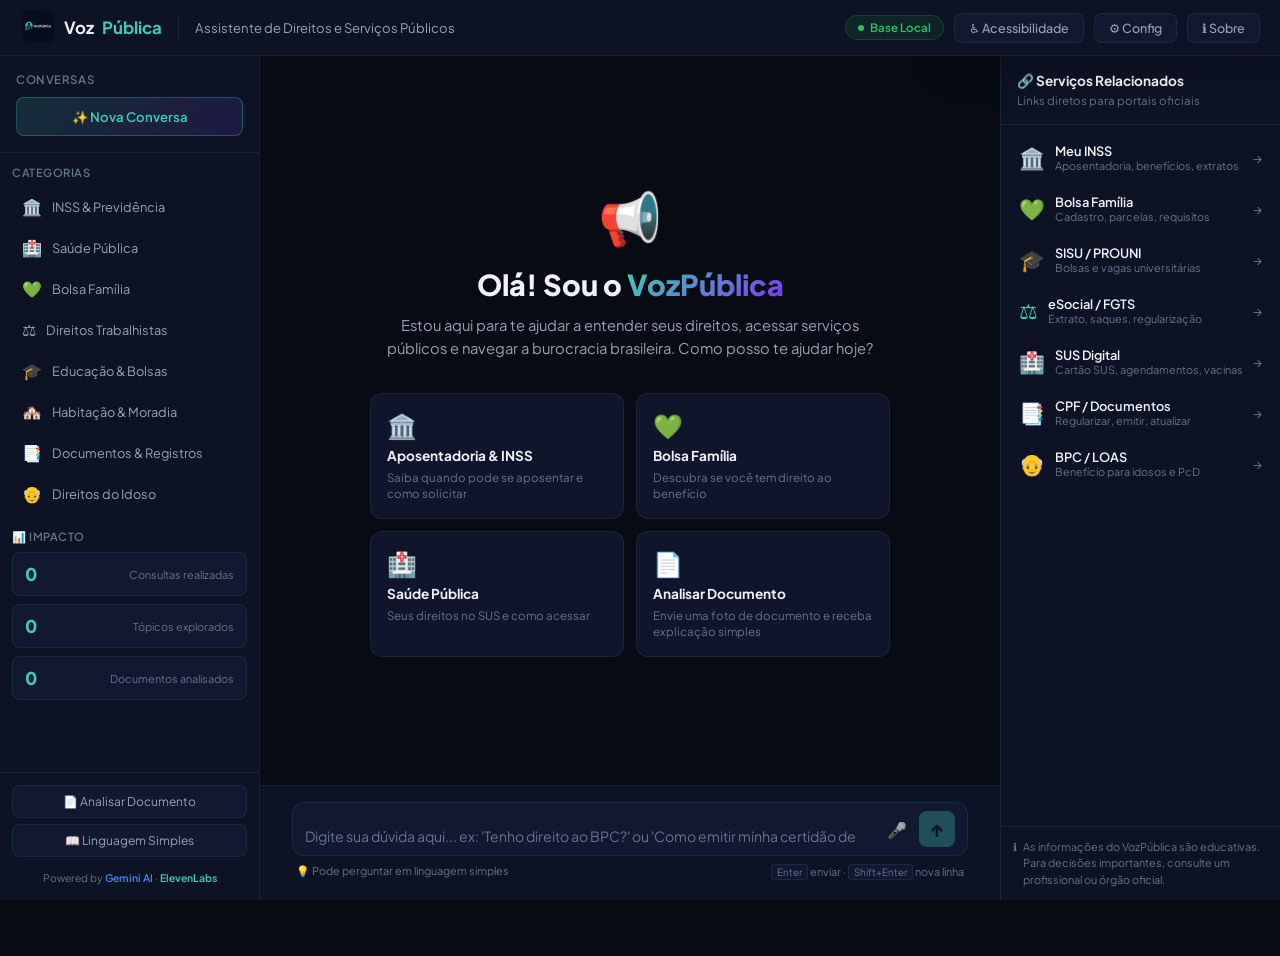
==== app.html @ a8956387 "feat: VozPublica - Social impact AI assistant for Brazilian citizens" ====
<!DOCTYPE html>
<html lang="pt-BR">
<head>
  <meta charset="UTF-8">
  <meta name="viewport" content="width=device-width, initial-scale=1.0">
  <meta name="description" content="VozPública — Converse com IA para entender seus direitos e acessar serviços públicos.">
  <title>VozPública — Assistente de Direitos e Serviços</title>
  <link rel="stylesheet" href="css/app.css">
  <link rel="manifest" href="manifest.json">
  <meta name="theme-color" content="#3ecfb2">
  <meta name="apple-mobile-web-app-capable" content="yes">
  <meta name="apple-mobile-web-app-status-bar-style" content="black-translucent">
  <link rel="icon" href="data:image/svg+xml,<svg xmlns='http://www.w3.org/2000/svg' viewBox='0 0 100 100'><text y='.9em' font-size='90'>📢</text></svg>">
</head>
<body>

  <!-- TOPBAR -->
  <header class="topbar" role="banner">
    <a href="index.html" class="topbar-logo" aria-label="Voltar ao início do VozPública">
      <div class="logo-icon" style="background:none;box-shadow:none;padding:2px" aria-hidden="true"><img src="assets/logo.png" alt="VozPública logo" style="width:32px;height:32px;object-fit:contain;border-radius:6px"></div>
      Voz<span>Pública</span>
    </a>
    <div class="topbar-divider" aria-hidden="true"></div>
    <span class="topbar-title">Assistente de Direitos e Serviços Públicos</span>
    <div class="topbar-actions">
      <div class="status-badge" id="aiStatus" role="status" aria-live="polite">
        <div class="status-dot" aria-hidden="true"></div>
        <span id="aiStatusText">IA Online</span>
      </div>
      <button class="topbar-btn" id="accessibilityToggle" aria-label="Abrir painel de acessibilidade" aria-expanded="false">
        ♿ Acessibilidade
      </button>
      <button class="topbar-btn" id="settingsBtn" aria-label="Configurações de API">
        ⚙️ Config
      </button>
      <a href="index.html" class="topbar-btn" aria-label="Ver sobre o VozPública">ℹ️ Sobre</a>
    </div>
  </header>

  <!-- ACCESSIBILITY PANEL -->
  <aside class="a11y-panel" id="a11yPanel" role="dialog" aria-modal="false" aria-label="Opções de acessibilidade" aria-hidden="true">
    <p class="a11y-title">⚙️ Opções de Acessibilidade</p>
    <div class="a11y-option">
      <span class="a11y-label">Tamanho da fonte</span>
      <div class="a11y-control">
        <button class="a11y-btn" id="fontDecrease" aria-label="Diminuir fonte">−</button>
        <span class="a11y-value" id="fontSizeLabel" aria-live="polite">100%</span>
        <button class="a11y-btn" id="fontIncrease" aria-label="Aumentar fonte">+</button>
      </div>
    </div>
    <div class="a11y-option">
      <span class="a11y-label">Alto contraste</span>
      <button class="toggle-switch" id="contrastToggle" role="switch" aria-checked="false" aria-label="Ativar alto contraste">
        <div class="toggle-knob"></div>
      </button>
    </div>
    <div class="a11y-option">
      <span class="a11y-label">Leitura automática (ElevenLabs)</span>
      <button class="toggle-switch" id="ttsToggle" role="switch" aria-checked="false" aria-label="Ativar leitura em voz alta das respostas">
        <div class="toggle-knob"></div>
      </button>
    </div>
  </aside>

  <!-- SETTINGS MODAL -->
  <div class="modal-overlay" id="settingsModal" aria-hidden="true">
    <div class="modal" role="dialog" aria-modal="true" aria-labelledby="settingsTitle">
      <div class="modal-header">
        <h2 id="settingsTitle" class="modal-title">⚙️ Configurações de IA</h2>
        <button class="modal-close" id="settingsClose" aria-label="Fechar">&times;</button>
      </div>
      <div class="modal-body">
        <div class="setting-group">
          <label for="geminiKeyInput" class="setting-label">
            🤖 Google Gemini API Key
            <span class="setting-hint">Grátis em <a href="https://aistudio.google.com/apikey" target="_blank" rel="noopener">aistudio.google.com</a></span>
          </label>
          <div class="setting-input-row">
            <input type="password" id="geminiKeyInput" class="setting-input" placeholder="Cole sua chave aqui..." autocomplete="off">
            <button class="setting-save-btn" id="saveGeminiKey">Salvar</button>
          </div>
          <div class="setting-status" id="geminiStatus">❌ Não configurado — usando base local</div>
        </div>
        <div class="setting-group">
          <label for="elevenLabsKeyInput" class="setting-label">
            🔊 ElevenLabs API Key
            <span class="setting-hint">Grátis em <a href="https://elevenlabs.io" target="_blank" rel="noopener">elevenlabs.io</a></span>
          </label>
          <div class="setting-input-row">
            <input type="password" id="elevenLabsKeyInput" class="setting-input" placeholder="Cole sua chave aqui..." autocomplete="off">
            <button class="setting-save-btn" id="saveElevenLabsKey">Salvar</button>
          </div>
          <div class="setting-status" id="elevenLabsStatus">❌ Não configurado — usando voz do navegador</div>
        </div>
        <div class="setting-note">
          🔒 Suas chaves são salvas <strong>apenas no seu navegador</strong> (localStorage) e nunca são enviadas para servidores externos.
        </div>
      </div>
    </div>
  </div>

  <!-- APP LAYOUT -->
  <div class="app-layout" role="main">

    <!-- SIDEBAR -->
    <nav class="sidebar" id="sidebar" role="navigation" aria-label="Navegação do aplicativo">
      <div class="sidebar-header">
        <p class="sidebar-label">Conversas</p>
        <button class="new-chat-btn" id="newChatBtn" aria-label="Iniciar nova conversa">
          ✨ Nova Conversa
        </button>
      </div>
      <div class="topics-section">
        <div class="topic-group">
          <p class="topic-group-title">Categorias</p>
          <button class="topic-btn" onclick="startTopic('inss')">
            <span class="topic-icon" aria-hidden="true">🏛️</span> INSS &amp; Previdência
          </button>
          <button class="topic-btn" onclick="startTopic('saude')">
            <span class="topic-icon" aria-hidden="true">🏥</span> Saúde Pública
          </button>
          <button class="topic-btn" onclick="startTopic('bolsa')">
            <span class="topic-icon" aria-hidden="true">💚</span> Bolsa Família
          </button>
          <button class="topic-btn" onclick="startTopic('trabalho')">
            <span class="topic-icon" aria-hidden="true">⚖️</span> Direitos Trabalhistas
          </button>
          <button class="topic-btn" onclick="startTopic('educacao')">
            <span class="topic-icon" aria-hidden="true">🎓</span> Educação &amp; Bolsas
          </button>
          <button class="topic-btn" onclick="startTopic('habitacao')">
            <span class="topic-icon" aria-hidden="true">🏘️</span> Habitação &amp; Moradia
          </button>
          <button class="topic-btn" onclick="startTopic('documentos')">
            <span class="topic-icon" aria-hidden="true">📑</span> Documentos &amp; Registros
          </button>
          <button class="topic-btn" onclick="startTopic('idoso')">
            <span class="topic-icon" aria-hidden="true">👴</span> Direitos do Idoso
          </button>
        </div>

        <!-- IMPACT DASHBOARD -->
        <div class="topic-group">
          <p class="topic-group-title">📊 Impacto</p>
          <div class="impact-mini-dashboard" id="impactDashboard">
            <div class="mini-stat">
              <span class="mini-stat-value" id="totalQueries">0</span>
              <span class="mini-stat-label">Consultas realizadas</span>
            </div>
            <div class="mini-stat">
              <span class="mini-stat-value" id="topicsExplored">0</span>
              <span class="mini-stat-label">Tópicos explorados</span>
            </div>
            <div class="mini-stat">
              <span class="mini-stat-value" id="docsAnalyzed">0</span>
              <span class="mini-stat-label">Documentos analisados</span>
            </div>
          </div>
        </div>
      </div>
      <div class="sidebar-footer">
        <div class="access-controls">
          <button class="access-control-btn" id="docAnalyzerBtn" onclick="toggleDocAnalyzer()">
            📄 Analisar Documento
          </button>
          <button class="access-control-btn" onclick="setLanguage('simples')">
            📖 Linguagem Simples
          </button>
        </div>
        <div class="powered-by">
          Powered by <span class="pb-gemini">Gemini AI</span> · <span class="pb-eleven">ElevenLabs</span>
        </div>
      </div>
    </nav>

    <!-- CHAT AREA -->
    <section class="chat-area" aria-label="Área de chat com VozPública">
      <div class="chat-messages" id="chatMessages" role="log" aria-live="polite" aria-label="Mensagens da conversa">

        <!-- WELCOME SCREEN -->
        <div class="welcome-screen" id="welcomeScreen">
          <div class="welcome-icon" role="img" aria-label="VozPública">📢</div>
          <h1 class="welcome-title">Olá! Sou o <span class="gradient-text">VozPública</span></h1>
          <p class="welcome-subtitle">
            Estou aqui para te ajudar a entender seus direitos, acessar serviços públicos e navegar a burocracia brasileira. Como posso te ajudar hoje?
          </p>
          <div class="quick-grid" role="list" aria-label="Tópicos frequentes">
            <button class="quick-card" onclick="startTopic('inss')" role="listitem">
              <span class="quick-card-icon" aria-hidden="true">🏛️</span>
              <span class="quick-card-title">Aposentadoria &amp; INSS</span>
              <span class="quick-card-desc">Saiba quando pode se aposentar e como solicitar</span>
            </button>
            <button class="quick-card" onclick="startTopic('bolsa')" role="listitem">
              <span class="quick-card-icon" aria-hidden="true">💚</span>
              <span class="quick-card-title">Bolsa Família</span>
              <span class="quick-card-desc">Descubra se você tem direito ao benefício</span>
            </button>
            <button class="quick-card" onclick="startTopic('saude')" role="listitem">
              <span class="quick-card-icon" aria-hidden="true">🏥</span>
              <span class="quick-card-title">Saúde Pública</span>
              <span class="quick-card-desc">Seus direitos no SUS e como acessar</span>
            </button>
            <button class="quick-card" onclick="toggleDocAnalyzer()" role="listitem">
              <span class="quick-card-icon" aria-hidden="true">📄</span>
              <span class="quick-card-title">Analisar Documento</span>
              <span class="quick-card-desc">Envie uma foto de documento e receba explicação simples</span>
            </button>
          </div>
        </div>

        <!-- DOC ANALYZER -->
        <div class="doc-analyzer" id="docAnalyzer" style="display:none">
          <div class="doc-analyzer-card">
            <div class="doc-analyzer-header">
              <span>📄 Analisador de Documentos</span>
              <button class="doc-close" onclick="toggleDocAnalyzer()" aria-label="Fechar analisador">&times;</button>
            </div>
            <div class="doc-drop-zone" id="dropZone" role="button" tabindex="0" aria-label="Clique ou arraste um documento para analisar">
              <div class="doc-drop-icon">📎</div>
              <p class="doc-drop-text">Arraste uma <strong>foto ou imagem</strong> de um documento governamental aqui</p>
              <p class="doc-drop-hint">ou clique para selecionar • JPG, PNG, WebP, PDF • máx 10MB</p>
              <input type="file" id="docFileInput" accept="image/*,.pdf" style="display:none" aria-label="Selecionar arquivo">
            </div>
            <div class="doc-preview" id="docPreview" style="display:none">
              <img id="docPreviewImg" alt="Preview do documento" src="">
              <button class="doc-analyze-btn" id="analyzeBtn" onclick="analyzeUploadedDoc()">🔍 Analisar com IA</button>
            </div>
          </div>
        </div>

      </div>

      <!-- INPUT AREA -->
      <div class="input-area" role="form" aria-label="Enviar mensagem para o VozPública">
        <div class="input-wrapper">
          <textarea
            id="messageInput"
            placeholder="Digite sua dúvida aqui... ex: 'Tenho direito ao BPC?' ou 'Como emitir minha certidão de nascimento?'"
            rows="1"
            aria-label="Campo de texto para sua pergunta"
          ></textarea>
          <div class="input-actions">
            <button class="input-btn" id="voiceMsgBtn" title="Entrada por voz" aria-label="Ativar entrada por voz">🎤</button>
            <button class="input-btn send-btn" id="sendBtn" title="Enviar mensagem" aria-label="Enviar mensagem" disabled>
              ↑
            </button>
          </div>
        </div>
        <div class="input-hint">
          <span>💡 Pode perguntar em linguagem simples</span>
          <span><kbd>Enter</kbd> enviar · <kbd>Shift+Enter</kbd> nova linha</span>
        </div>
      </div>
    </section>

    <!-- RIGHT PANEL -->
    <aside class="right-panel" aria-label="Serviços e links rápidos">
      <div class="right-panel-header">
        <p class="right-panel-title">🔗 Serviços Relacionados</p>
        <p class="right-panel-sub">Links diretos para portais oficiais</p>
      </div>
      <div class="service-list" role="list" aria-label="Lista de serviços públicos">
        <a href="https://meu.inss.gov.br" target="_blank" rel="noopener" class="service-item" role="listitem">
          <span class="service-icon" aria-hidden="true">🏛️</span>
          <div class="service-info"><div class="service-name">Meu INSS</div><div class="service-desc">Aposentadoria, benefícios, extratos</div></div>
          <span class="service-arrow" aria-hidden="true">→</span>
        </a>
        <a href="https://www.gov.br/cidadania/pt-br/acoes-e-programas/bolsa-familia" target="_blank" rel="noopener" class="service-item" role="listitem">
          <span class="service-icon" aria-hidden="true">💚</span>
          <div class="service-info"><div class="service-name">Bolsa Família</div><div class="service-desc">Cadastro, parcelas, requisitos</div></div>
          <span class="service-arrow" aria-hidden="true">→</span>
        </a>
        <a href="https://sisu.mec.gov.br" target="_blank" rel="noopener" class="service-item" role="listitem">
          <span class="service-icon" aria-hidden="true">🎓</span>
          <div class="service-info"><div class="service-name">SISU / PROUNI</div><div class="service-desc">Bolsas e vagas universitárias</div></div>
          <span class="service-arrow" aria-hidden="true">→</span>
        </a>
        <a href="https://www.gov.br/esocial" target="_blank" rel="noopener" class="service-item" role="listitem">
          <span class="service-icon" aria-hidden="true">⚖️</span>
          <div class="service-info"><div class="service-name">eSocial / FGTS</div><div class="service-desc">Extrato, saques, regularização</div></div>
          <span class="service-arrow" aria-hidden="true">→</span>
        </a>
        <a href="https://www.gov.br/saude" target="_blank" rel="noopener" class="service-item" role="listitem">
          <span class="service-icon" aria-hidden="true">🏥</span>
          <div class="service-info"><div class="service-name">SUS Digital</div><div class="service-desc">Cartão SUS, agendamentos, vacinas</div></div>
          <span class="service-arrow" aria-hidden="true">→</span>
        </a>
        <a href="https://www.gov.br/pt-br/servicos/emitir-segunda-via-de-cpf" target="_blank" rel="noopener" class="service-item" role="listitem">
          <span class="service-icon" aria-hidden="true">📑</span>
          <div class="service-info"><div class="service-name">CPF / Documentos</div><div class="service-desc">Regularizar, emitir, atualizar</div></div>
          <span class="service-arrow" aria-hidden="true">→</span>
        </a>
        <a href="https://www.gov.br/previdencia/pt-br/assuntos/bpc-loas" target="_blank" rel="noopener" class="service-item" role="listitem">
          <span class="service-icon" aria-hidden="true">👴</span>
          <div class="service-info"><div class="service-name">BPC / LOAS</div><div class="service-desc">Benefício para idosos e PcD</div></div>
          <span class="service-arrow" aria-hidden="true">→</span>
        </a>
      </div>
      <div class="right-panel-footer">
        <p class="disclaimer">
          <span class="disclaimer-icon" aria-hidden="true">ℹ️</span>
          <span>As informações do VozPública são educativas. Para decisões importantes, consulte um profissional ou órgão oficial.</span>
        </p>
      </div>
    </aside>

  </div>

  <script src="js/ai.js"></script>
  <script src="js/analyzer.js"></script>
  <script src="js/app.js"></script>
  <script>
    // Register Service Worker
    if ('serviceWorker' in navigator) {
      navigator.serviceWorker.register('./sw.js')
        .then(() => console.log('SW registered'))
        .catch(err => console.log('SW error:', err));
    }
  </script>
</body>
</html>
---- css/app.css ----
/* ==========================================
   VozPública — App CSS (app.css)
   Premium dark theme with glassmorphism
   ========================================== */

@import url('https://fonts.googleapis.com/css2?family=Plus+Jakarta+Sans:wght@300;400;500;600;700;800&display=swap');

/* ── Design Tokens ── */
:root {
  --bg-primary: #080b14;
  --bg-secondary: #0d1224;
  --bg-tertiary: #131831;
  --bg-card: rgba(19, 24, 49, 0.85);
  --bg-glass: rgba(19, 24, 49, 0.6);
  --border-subtle: rgba(62, 207, 178, 0.1);
  --border-active: rgba(62, 207, 178, 0.3);
  --text-primary: #f0f2f8;
  --text-secondary: #94a3b8;
  --text-tertiary: #64748b;
  --accent: #3ecfb2;
  --accent-hover: #50e8c9;
  --accent-glow: rgba(62, 207, 178, 0.15);
  --purple: #7c3aed;
  --purple-glow: rgba(124, 58, 237, 0.15);
  --danger: #ef4444;
  --success: #22c55e;
  --warning: #f59e0b;
  --radius-sm: 8px;
  --radius-md: 12px;
  --radius-lg: 16px;
  --radius-xl: 20px;
  --shadow-sm: 0 2px 8px rgba(0,0,0,0.3);
  --shadow-md: 0 8px 24px rgba(0,0,0,0.4);
  --shadow-lg: 0 16px 48px rgba(0,0,0,0.5);
  --transition: 0.2s cubic-bezier(0.4, 0, 0.2, 1);
  --font: 'Plus Jakarta Sans', system-ui, -apple-system, sans-serif;
}

/* ── Reset ── */
*, *::before, *::after { margin: 0; padding: 0; box-sizing: border-box; }
html { font-size: 100%; scroll-behavior: smooth; }
body {
  font-family: var(--font);
  background: var(--bg-primary);
  color: var(--text-primary);
  overflow: hidden;
  height: 100vh;
  -webkit-font-smoothing: antialiased;
}
a { color: var(--accent); text-decoration: none; }
a:hover { text-decoration: underline; }
button { cursor: pointer; font-family: var(--font); border: none; background: none; color: inherit; }
img { max-width: 100%; height: auto; }
ul { list-style: none; padding-left: 0; }

/* ── Gradient Text ── */
.gradient-text {
  background: linear-gradient(135deg, var(--accent), var(--purple));
  -webkit-background-clip: text;
  -webkit-text-fill-color: transparent;
  background-clip: text;
}

/* ══════════════════════
   TOPBAR
   ══════════════════════ */
.topbar {
  display: flex;
  align-items: center;
  height: 56px;
  padding: 0 20px;
  background: var(--bg-secondary);
  border-bottom: 1px solid var(--border-subtle);
  position: fixed;
  top: 0; left: 0; right: 0;
  z-index: 100;
  backdrop-filter: blur(12px);
}

.topbar-logo {
  display: flex;
  align-items: center;
  gap: 8px;
  font-weight: 700;
  font-size: 1.05rem;
  color: var(--text-primary);
  text-decoration: none;
}
.topbar-logo span { color: var(--accent); }
.topbar-logo:hover { text-decoration: none; opacity: 0.9; }
.topbar-divider {
  width: 1px; height: 24px;
  background: var(--border-subtle);
  margin: 0 16px;
}
.topbar-title {
  font-size: 0.82rem;
  color: var(--text-secondary);
  white-space: nowrap;
  overflow: hidden;
  text-overflow: ellipsis;
}
.topbar-actions {
  margin-left: auto;
  display: flex;
  align-items: center;
  gap: 10px;
}
.topbar-btn {
  padding: 6px 14px;
  font-size: 0.78rem;
  font-weight: 500;
  border-radius: var(--radius-sm);
  background: var(--bg-tertiary);
  color: var(--text-secondary);
  border: 1px solid var(--border-subtle);
  transition: var(--transition);
  text-decoration: none;
  white-space: nowrap;
}
.topbar-btn:hover {
  background: var(--accent-glow);
  color: var(--accent);
  border-color: var(--border-active);
  text-decoration: none;
}

.status-badge {
  display: flex;
  align-items: center;
  gap: 6px;
  padding: 4px 12px;
  background: rgba(34, 197, 94, 0.1);
  border: 1px solid rgba(34, 197, 94, 0.2);
  border-radius: 20px;
  font-size: 0.72rem;
  font-weight: 600;
  color: var(--success);
}
.status-badge.ai-active {
  background: var(--accent-glow);
  border-color: var(--border-active);
  color: var(--accent);
}
.status-dot {
  width: 6px;
  height: 6px;
  background: var(--success);
  border-radius: 50%;
  animation: pulse-dot 2s infinite;
}

@keyframes pulse-dot {
  0%, 100% { opacity: 1; }
  50% { opacity: 0.4; }
}

/* ══════════════════════
   ACCESSIBILITY PANEL
   ══════════════════════ */
.a11y-panel {
  position: fixed;
  top: 56px;
  right: 0;
  width: 320px;
  background: var(--bg-secondary);
  border-left: 1px solid var(--border-subtle);
  border-bottom: 1px solid var(--border-subtle);
  border-radius: 0 0 0 var(--radius-lg);
  padding: 20px;
  z-index: 99;
  transform: translateY(-110%);
  transition: transform 0.3s ease;
  box-shadow: var(--shadow-lg);
}
.a11y-panel[aria-hidden="false"] {
  transform: translateY(0);
}
.a11y-title {
  font-size: 0.9rem;
  font-weight: 700;
  margin-bottom: 16px;
  color: var(--text-primary);
}
.a11y-option {
  display: flex;
  align-items: center;
  justify-content: space-between;
  padding: 12px 0;
  border-bottom: 1px solid var(--border-subtle);
}
.a11y-option:last-child { border-bottom: none; }
.a11y-label { font-size: 0.82rem; color: var(--text-secondary); }
.a11y-control {
  display: flex;
  align-items: center;
  gap: 10px;
}
.a11y-btn {
  width: 32px; height: 32px;
  background: var(--bg-tertiary);
  border: 1px solid var(--border-subtle);
  border-radius: var(--radius-sm);
  display: flex;
  align-items: center;
  justify-content: center;
  font-size: 1rem;
  font-weight: 700;
  color: var(--text-primary);
  transition: var(--transition);
}
.a11y-btn:hover {
  background: var(--accent-glow);
  border-color: var(--accent);
  color: var(--accent);
}
.a11y-value {
  font-size: 0.82rem;
  font-weight: 600;
  color: var(--accent);
  min-width: 40px;
  text-align: center;
}

.toggle-switch {
  width: 44px;
  height: 24px;
  background: var(--bg-tertiary);
  border-radius: 12px;
  position: relative;
  border: 1px solid var(--border-subtle);
  transition: var(--transition);
}
.toggle-switch[aria-checked="true"] {
  background: var(--accent);
  border-color: var(--accent);
}
.toggle-knob {
  width: 18px;
  height: 18px;
  background: white;
  border-radius: 50%;
  position: absolute;
  top: 2px;
  left: 2px;
  transition: var(--transition);
}
.toggle-switch[aria-checked="true"] .toggle-knob {
  left: 22px;
}

/* ══════════════════════
   SETTINGS MODAL
   ══════════════════════ */
.modal-overlay {
  position: fixed;
  inset: 0;
  background: rgba(0,0,0,0.6);
  backdrop-filter: blur(4px);
  display: none;
  align-items: center;
  justify-content: center;
  z-index: 200;
}
.modal {
  background: var(--bg-secondary);
  border: 1px solid var(--border-subtle);
  border-radius: var(--radius-xl);
  width: 90%;
  max-width: 520px;
  box-shadow: var(--shadow-lg);
  animation: modalIn 0.3s ease;
}
@keyframes modalIn {
  from { opacity: 0; transform: translateY(20px) scale(0.97); }
  to { opacity: 1; transform: translateY(0) scale(1); }
}
.modal-header {
  display: flex;
  align-items: center;
  justify-content: space-between;
  padding: 20px 24px 16px;
  border-bottom: 1px solid var(--border-subtle);
}
.modal-title {
  font-size: 1.05rem;
  font-weight: 700;
}
.modal-close {
  font-size: 1.5rem;
  color: var(--text-tertiary);
  transition: var(--transition);
  padding: 4px;
}
.modal-close:hover { color: var(--text-primary); }
.modal-body {
  padding: 20px 24px 24px;
}
.setting-group {
  margin-bottom: 20px;
}
.setting-label {
  display: flex;
  flex-direction: column;
  font-size: 0.85rem;
  font-weight: 600;
  margin-bottom: 8px;
  color: var(--text-primary);
}
.setting-hint {
  font-size: 0.72rem;
  font-weight: 400;
  color: var(--text-tertiary);
  margin-top: 2px;
}
.setting-input-row {
  display: flex;
  gap: 8px;
}
.setting-input {
  flex: 1;
  padding: 10px 14px;
  background: var(--bg-tertiary);
  border: 1px solid var(--border-subtle);
  border-radius: var(--radius-sm);
  color: var(--text-primary);
  font-family: var(--font);
  font-size: 0.82rem;
  outline: none;
  transition: var(--transition);
}
.setting-input:focus {
  border-color: var(--accent);
  box-shadow: 0 0 0 3px var(--accent-glow);
}
.setting-save-btn {
  padding: 10px 16px;
  background: var(--accent);
  color: var(--bg-primary);
  border-radius: var(--radius-sm);
  font-size: 0.82rem;
  font-weight: 600;
  transition: var(--transition);
}
.setting-save-btn:hover {
  background: var(--accent-hover);
}
.setting-status {
  font-size: 0.75rem;
  color: var(--text-tertiary);
  margin-top: 6px;
}
.setting-note {
  font-size: 0.75rem;
  color: var(--text-tertiary);
  background: var(--bg-tertiary);
  padding: 12px;
  border-radius: var(--radius-sm);
  line-height: 1.5;
}

/* ══════════════════════
   APP LAYOUT
   ══════════════════════ */
.app-layout {
  display: grid;
  grid-template-columns: 260px 1fr 280px;
  height: calc(100vh - 56px);
  margin-top: 56px;
}

/* ══════════════════════
   SIDEBAR
   ══════════════════════ */
.sidebar {
  background: var(--bg-secondary);
  border-right: 1px solid var(--border-subtle);
  display: flex;
  flex-direction: column;
  overflow-y: auto;
}
.sidebar-header {
  padding: 16px;
  border-bottom: 1px solid var(--border-subtle);
}
.sidebar-label {
  font-size: 0.72rem;
  text-transform: uppercase;
  letter-spacing: 0.05em;
  color: var(--text-tertiary);
  margin-bottom: 10px;
  font-weight: 600;
}
.new-chat-btn {
  width: 100%;
  padding: 10px;
  background: linear-gradient(135deg, var(--accent-glow), var(--purple-glow));
  border: 1px solid var(--border-active);
  border-radius: var(--radius-sm);
  font-size: 0.82rem;
  font-weight: 600;
  color: var(--accent);
  transition: var(--transition);
}
.new-chat-btn:hover {
  background: linear-gradient(135deg, rgba(62,207,178,0.25), rgba(124,58,237,0.25));
  transform: translateY(-1px);
}

.topics-section {
  flex: 1;
  padding: 12px;
  overflow-y: auto;
}
.topic-group {
  margin-bottom: 16px;
}
.topic-group-title {
  font-size: 0.7rem;
  text-transform: uppercase;
  letter-spacing: 0.05em;
  color: var(--text-tertiary);
  margin-bottom: 8px;
  font-weight: 600;
}
.topic-btn {
  display: flex;
  align-items: center;
  gap: 10px;
  width: 100%;
  padding: 9px 10px;
  border-radius: var(--radius-sm);
  font-size: 0.8rem;
  color: var(--text-secondary);
  transition: var(--transition);
  margin-bottom: 2px;
}
.topic-btn:hover {
  background: var(--accent-glow);
  color: var(--text-primary);
}
.topic-icon { font-size: 1rem; }

/* ── Impact mini dashboard ── */
.impact-mini-dashboard {
  display: grid;
  grid-template-columns: 1fr;
  gap: 8px;
}
.mini-stat {
  display: flex;
  align-items: center;
  justify-content: space-between;
  padding: 10px 12px;
  background: var(--bg-tertiary);
  border-radius: var(--radius-sm);
  border: 1px solid var(--border-subtle);
}
.mini-stat-value {
  font-size: 1.1rem;
  font-weight: 800;
  color: var(--accent);
}
.mini-stat-label {
  font-size: 0.68rem;
  color: var(--text-tertiary);
  text-align: right;
}

.sidebar-footer {
  padding: 12px;
  border-top: 1px solid var(--border-subtle);
}
.access-controls {
  display: flex;
  flex-direction: column;
  gap: 6px;
  margin-bottom: 10px;
}
.access-control-btn {
  padding: 8px 10px;
  background: var(--bg-tertiary);
  border: 1px solid var(--border-subtle);
  border-radius: var(--radius-sm);
  font-size: 0.75rem;
  color: var(--text-secondary);
  transition: var(--transition);
}
.access-control-btn:hover {
  background: var(--accent-glow);
  color: var(--accent);
  border-color: var(--border-active);
}
.powered-by {
  font-size: 0.65rem;
  color: var(--text-tertiary);
  text-align: center;
  padding: 4px;
}
.pb-gemini { color: #4285f4; font-weight: 600; }
.pb-eleven { color: var(--accent); font-weight: 600; }

/* ══════════════════════
   CHAT AREA
   ══════════════════════ */
.chat-area {
  display: flex;
  flex-direction: column;
  background: var(--bg-primary);
  position: relative;
}
.chat-messages {
  flex: 1;
  overflow-y: auto;
  padding: 24px 32px;
  scroll-behavior: smooth;
}

/* ── Welcome Screen ── */
.welcome-screen {
  display: flex;
  flex-direction: column;
  align-items: center;
  justify-content: center;
  text-align: center;
  padding: 48px 24px;
  min-height: 100%;
}
.welcome-icon {
  font-size: 3.2rem;
  margin-bottom: 16px;
  animation: floatIcon 3s ease-in-out infinite;
}
@keyframes floatIcon {
  0%, 100% { transform: translateY(0); }
  50% { transform: translateY(-10px); }
}
.welcome-title {
  font-size: 1.8rem;
  font-weight: 800;
  margin-bottom: 12px;
}
.welcome-subtitle {
  font-size: 0.92rem;
  color: var(--text-secondary);
  max-width: 500px;
  line-height: 1.6;
  margin-bottom: 32px;
}
.quick-grid {
  display: grid;
  grid-template-columns: repeat(2, 1fr);
  gap: 12px;
  max-width: 520px;
  width: 100%;
}
.quick-card {
  display: flex;
  flex-direction: column;
  align-items: flex-start;
  gap: 6px;
  padding: 16px;
  background: var(--bg-card);
  border: 1px solid var(--border-subtle);
  border-radius: var(--radius-md);
  text-align: left;
  transition: var(--transition);
}
.quick-card:hover {
  background: var(--accent-glow);
  border-color: var(--border-active);
  transform: translateY(-2px);
  box-shadow: var(--shadow-md);
}
.quick-card-icon { font-size: 1.5rem; }
.quick-card-title {
  font-size: 0.85rem;
  font-weight: 700;
  color: var(--text-primary);
}
.quick-card-desc {
  font-size: 0.72rem;
  color: var(--text-tertiary);
  line-height: 1.4;
}

/* ── Document Analyzer ── */
.doc-analyzer {
  padding: 24px;
  display: flex;
  justify-content: center;
}
.doc-analyzer-card {
  background: var(--bg-card);
  border: 1px solid var(--border-subtle);
  border-radius: var(--radius-lg);
  max-width: 500px;
  width: 100%;
  overflow: hidden;
}
.doc-analyzer-header {
  display: flex;
  align-items: center;
  justify-content: space-between;
  padding: 16px 20px;
  background: var(--bg-tertiary);
  font-size: 0.9rem;
  font-weight: 600;
}
.doc-close {
  font-size: 1.3rem;
  color: var(--text-tertiary);
  transition: var(--transition);
}
.doc-close:hover { color: var(--text-primary); }
.doc-drop-zone {
  padding: 40px 20px;
  text-align: center;
  border: 2px dashed var(--border-subtle);
  margin: 16px;
  border-radius: var(--radius-md);
  transition: var(--transition);
  cursor: pointer;
}
.doc-drop-zone:hover,
.doc-drop-zone.drag-active {
  border-color: var(--accent);
  background: var(--accent-glow);
}
.doc-drop-icon { font-size: 2.5rem; margin-bottom: 12px; }
.doc-drop-text {
  font-size: 0.88rem;
  color: var(--text-primary);
  margin-bottom: 8px;
}
.doc-drop-hint {
  font-size: 0.72rem;
  color: var(--text-tertiary);
}
.doc-preview {
  padding: 16px;
  text-align: center;
}
.doc-preview img {
  max-height: 200px;
  border-radius: var(--radius-sm);
  margin-bottom: 12px;
}
.doc-analyze-btn {
  padding: 12px 24px;
  background: linear-gradient(135deg, var(--accent), var(--purple));
  color: white;
  border-radius: var(--radius-sm);
  font-size: 0.88rem;
  font-weight: 700;
  transition: var(--transition);
}
.doc-analyze-btn:hover {
  transform: translateY(-1px);
  box-shadow: 0 4px 16px var(--accent-glow);
}

/* ── Messages ── */
.message {
  display: flex;
  gap: 12px;
  margin-bottom: 20px;
  animation: msgIn 0.3s ease;
}
@keyframes msgIn {
  from { opacity: 0; transform: translateY(10px); }
  to { opacity: 1; transform: translateY(0); }
}
.message.user {
  flex-direction: row-reverse;
}
.msg-avatar {
  width: 36px;
  height: 36px;
  border-radius: 50%;
  display: flex;
  align-items: center;
  justify-content: center;
  font-size: 1.1rem;
  flex-shrink: 0;
  margin-top: 2px;
}
.msg-avatar.ai {
  background: linear-gradient(135deg, var(--accent-glow), var(--purple-glow));
  border: 1px solid var(--border-active);
}
.msg-avatar.user {
  background: var(--bg-tertiary);
  border: 1px solid var(--border-subtle);
}
.msg-body {
  max-width: 680px;
}
.message.user .msg-body {
  align-items: flex-end;
}
.msg-header {
  display: flex;
  align-items: center;
  gap: 8px;
  margin-bottom: 6px;
}
.msg-name {
  font-size: 0.78rem;
  font-weight: 700;
  color: var(--text-secondary);
}
.msg-time {
  font-size: 0.68rem;
  color: var(--text-tertiary);
}
.msg-content {
  padding: 14px 18px;
  border-radius: var(--radius-lg);
  font-size: 0.88rem;
  line-height: 1.65;
  color: var(--text-primary);
}
.message.ai .msg-content {
  background: var(--bg-card);
  border: 1px solid var(--border-subtle);
  border-top-left-radius: 4px;
}
.message.user .msg-content {
  background: linear-gradient(135deg, rgba(62,207,178,0.15), rgba(124,58,237,0.15));
  border: 1px solid var(--border-active);
  border-top-right-radius: 4px;
}
.msg-content ul { padding-left: 16px; }
.msg-content li {
  margin-bottom: 6px;
  line-height: 1.5;
  list-style: none;
}
.msg-content strong { color: var(--accent); }
.msg-content a { color: var(--accent); text-decoration: underline; }

/* ── TTS Button ── */
.msg-tts-btn {
  margin-left: auto;
  padding: 4px 8px;
  font-size: 0.82rem;
  color: var(--text-tertiary);
  border-radius: var(--radius-sm);
  transition: var(--transition);
  display: flex;
  align-items: center;
}
.msg-tts-btn:hover { color: var(--accent); background: var(--accent-glow); }

.tts-wave {
  display: flex;
  align-items: center;
  gap: 2px;
  height: 16px;
}
.wave-bar {
  width: 3px;
  height: 100%;
  background: var(--accent);
  border-radius: 2px;
  animation: waveAnim 0.6s infinite alternate;
}
.wave-bar:nth-child(1) { animation-delay: 0s; height: 40%; }
.wave-bar:nth-child(2) { animation-delay: 0.15s; height: 70%; }
.wave-bar:nth-child(3) { animation-delay: 0.3s; height: 100%; }
.wave-bar:nth-child(4) { animation-delay: 0.45s; height: 55%; }

@keyframes waveAnim {
  from { transform: scaleY(0.5); }
  to { transform: scaleY(1); }
}

/* ── Sources ── */
.msg-sources {
  margin-top: 8px;
  font-size: 0.72rem;
  color: var(--text-tertiary);
}
.source-label { font-weight: 600; }

/* ── Chips ── */
.msg-chips {
  display: flex;
  flex-wrap: wrap;
  gap: 6px;
  margin-top: 12px;
}
.msg-chip {
  padding: 6px 14px;
  background: var(--bg-tertiary);
  border: 1px solid var(--border-subtle);
  border-radius: 20px;
  font-size: 0.72rem;
  font-weight: 500;
  color: var(--text-secondary);
  transition: var(--transition);
}
.msg-chip:hover {
  background: var(--accent-glow);
  border-color: var(--accent);
  color: var(--accent);
}

/* ── Typing Indicator ── */
.typing-indicator {
  display: flex;
  gap: 4px;
  padding: 14px 18px;
  background: var(--bg-card);
  border: 1px solid var(--border-subtle);
  border-radius: var(--radius-lg);
  border-top-left-radius: 4px;
}
.typing-dot {
  width: 8px;
  height: 8px;
  background: var(--text-tertiary);
  border-radius: 50%;
  animation: typingBounce 1.4s infinite;
}
.typing-dot:nth-child(2) { animation-delay: 0.2s; }
.typing-dot:nth-child(3) { animation-delay: 0.4s; }

@keyframes typingBounce {
  0%, 60%, 100% { transform: translateY(0); }
  30% { transform: translateY(-6px); }
}

/* ══════════════════════
   INPUT AREA
   ══════════════════════ */
.input-area {
  padding: 16px 32px 20px;
  border-top: 1px solid var(--border-subtle);
  background: var(--bg-secondary);
}
.input-wrapper {
  display: flex;
  align-items: flex-end;
  gap: 8px;
  background: var(--bg-tertiary);
  border: 1px solid var(--border-subtle);
  border-radius: var(--radius-md);
  padding: 8px 12px;
  transition: var(--transition);
}
.input-wrapper:focus-within {
  border-color: var(--accent);
  box-shadow: 0 0 0 4px var(--accent-glow);
}
.input-wrapper textarea {
  flex: 1;
  background: transparent;
  border: none;
  color: var(--text-primary);
  font-family: var(--font);
  font-size: 0.88rem;
  line-height: 1.5;
  resize: none;
  outline: none;
  max-height: 120px;
}
.input-wrapper textarea::placeholder {
  color: var(--text-tertiary);
}
.input-actions {
  display: flex;
  gap: 4px;
}
.input-btn {
  width: 36px;
  height: 36px;
  display: flex;
  align-items: center;
  justify-content: center;
  border-radius: var(--radius-sm);
  font-size: 1rem;
  transition: var(--transition);
  color: var(--text-tertiary);
}
.input-btn:hover { background: var(--accent-glow); color: var(--accent); }
.input-btn.send-btn {
  background: var(--accent);
  color: var(--bg-primary);
  font-weight: 800;
  font-size: 1.2rem;
}
.input-btn.send-btn:disabled {
  opacity: 0.3;
  cursor: not-allowed;
}
.input-btn.send-btn:not(:disabled):hover {
  background: var(--accent-hover);
  transform: translateY(-1px);
}
.input-btn.voice-active {
  background: rgba(239, 68, 68, 0.2);
  color: var(--danger);
  animation: voicePulse 1.5s infinite;
}
@keyframes voicePulse {
  0%, 100% { box-shadow: 0 0 0 0 rgba(239, 68, 68, 0.4); }
  50% { box-shadow: 0 0 0 8px rgba(239, 68, 68, 0); }
}
.input-hint {
  display: flex;
  justify-content: space-between;
  font-size: 0.68rem;
  color: var(--text-tertiary);
  margin-top: 8px;
  padding: 0 4px;
}
.input-hint kbd {
  display: inline-block;
  padding: 1px 5px;
  background: var(--bg-tertiary);
  border: 1px solid var(--border-subtle);
  border-radius: 3px;
  font-family: var(--font);
  font-size: 0.62rem;
}

/* ══════════════════════
   RIGHT PANEL
   ══════════════════════ */
.right-panel {
  background: var(--bg-secondary);
  border-left: 1px solid var(--border-subtle);
  display: flex;
  flex-direction: column;
  overflow-y: auto;
}
.right-panel-header {
  padding: 16px;
  border-bottom: 1px solid var(--border-subtle);
}
.right-panel-title {
  font-size: 0.85rem;
  font-weight: 700;
  margin-bottom: 4px;
}
.right-panel-sub {
  font-size: 0.72rem;
  color: var(--text-tertiary);
}
.service-list {
  flex: 1;
  padding: 8px;
}
.service-item {
  display: flex;
  align-items: center;
  gap: 10px;
  padding: 10px;
  border-radius: var(--radius-sm);
  transition: var(--transition);
  text-decoration: none;
  margin-bottom: 2px;
}
.service-item:hover {
  background: var(--accent-glow);
  text-decoration: none;
}
.service-icon { font-size: 1.3rem; }
.service-info { flex: 1; min-width: 0; }
.service-name {
  font-size: 0.8rem;
  font-weight: 600;
  color: var(--text-primary);
}
.service-desc {
  font-size: 0.68rem;
  color: var(--text-tertiary);
}
.service-arrow {
  font-size: 0.8rem;
  color: var(--text-tertiary);
}
.right-panel-footer {
  padding: 12px;
  border-top: 1px solid var(--border-subtle);
}
.disclaimer {
  display: flex;
  align-items: flex-start;
  gap: 6px;
  font-size: 0.68rem;
  color: var(--text-tertiary);
  line-height: 1.5;
}

/* ══════════════════════
   HIGH CONTRAST MODE
   ══════════════════════ */
.high-contrast {
  --bg-primary: #000;
  --bg-secondary: #111;
  --bg-tertiary: #222;
  --bg-card: #1a1a1a;
  --text-primary: #fff;
  --text-secondary: #ddd;
  --text-tertiary: #aaa;
  --accent: #00ff99;
  --border-subtle: rgba(255,255,255,0.2);
}

/* ══════════════════════
   RESPONSIVE
   ══════════════════════ */
@media (max-width: 1024px) {
  .app-layout {
    grid-template-columns: 220px 1fr;
  }
  .right-panel { display: none; }
}

@media (max-width: 768px) {
  .app-layout {
    grid-template-columns: 1fr;
  }
  .sidebar { display: none; }
  .topbar-title { display: none; }
  .topbar-actions { gap: 6px; }
  .topbar-btn { padding: 5px 8px; font-size: 0.72rem; }
  .chat-messages { padding: 16px; }
  .input-area { padding: 12px 16px 16px; }
  .quick-grid { grid-template-columns: 1fr; }
  .welcome-title { font-size: 1.4rem; }
}

/* ── Scrollbar ── */
::-webkit-scrollbar { width: 6px; }
::-webkit-scrollbar-track { background: transparent; }
::-webkit-scrollbar-thumb {
  background: var(--bg-tertiary);
  border-radius: 3px;
}
::-webkit-scrollbar-thumb:hover {
  background: var(--text-tertiary);
}
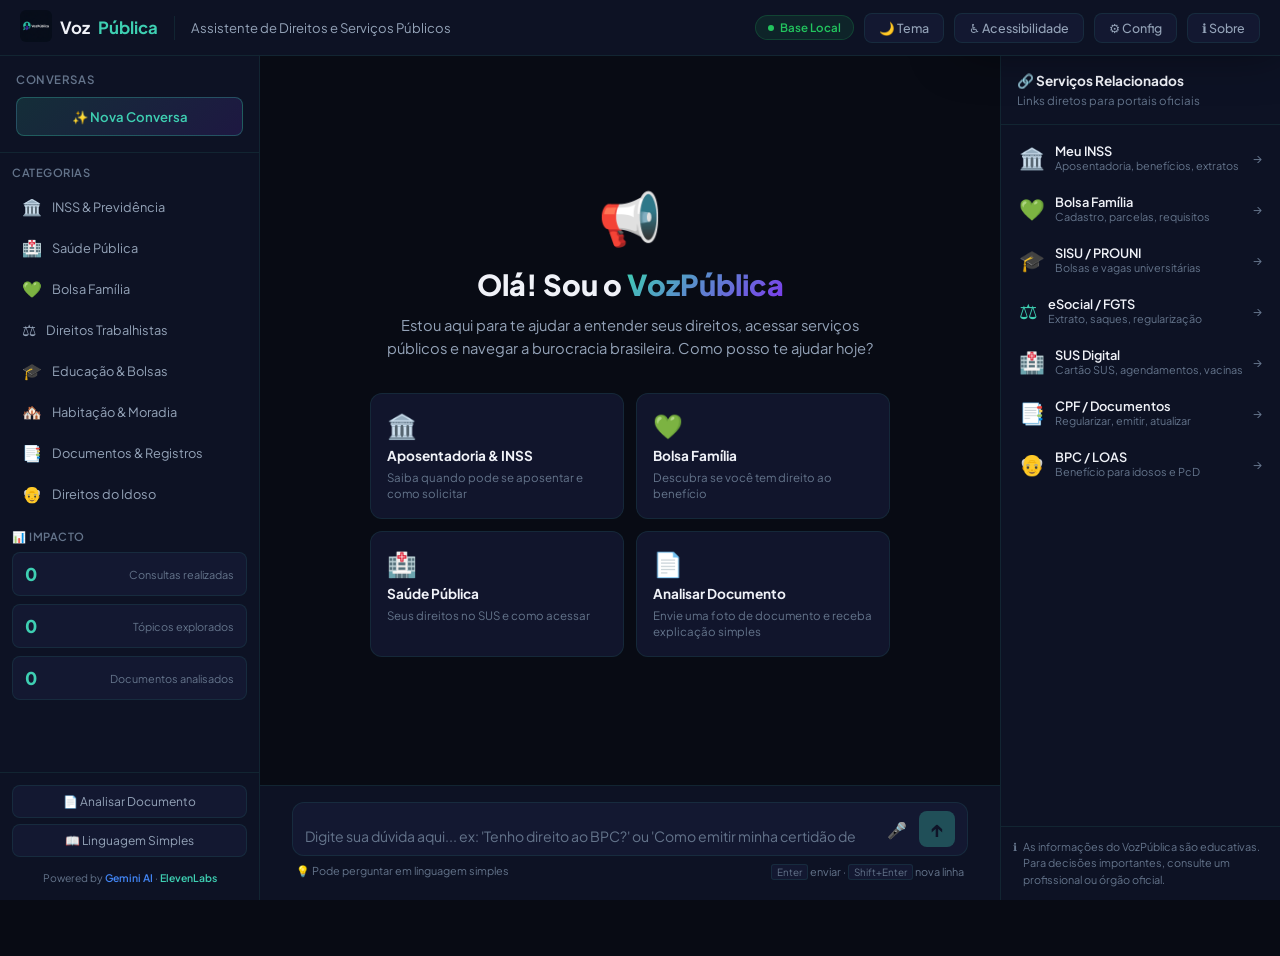
==== commit d85f2baf: "Implement Light Mode and fix layout visual bugs" ====
--- a/app.html
+++ b/app.html
@@ -17,7 +17,7 @@
   <!-- TOPBAR -->
   <header class="topbar" role="banner">
     <a href="index.html" class="topbar-logo" aria-label="Voltar ao início do VozPública">
-      <div class="logo-icon" style="background:none;box-shadow:none;padding:2px" aria-hidden="true"><img src="assets/logo.png" alt="VozPública logo" style="width:32px;height:32px;object-fit:contain;border-radius:6px"></div>
+      <div class="logo-icon logo-clean" aria-hidden="true"><img src="assets/logo.png" alt="VozPública logo" class="logo-img-sm"></div>
       Voz<span>Pública</span>
     </a>
     <div class="topbar-divider" aria-hidden="true"></div>
@@ -27,6 +27,9 @@
         <div class="status-dot" aria-hidden="true"></div>
         <span id="aiStatusText">IA Online</span>
       </div>
+      <button class="topbar-btn" id="themeToggleBtn" aria-label="Alternar tema">
+        <span class="theme-icon">🌙</span> Tema
+      </button>
       <button class="topbar-btn" id="accessibilityToggle" aria-label="Abrir painel de acessibilidade" aria-expanded="false">
         ♿ Acessibilidade
       </button>
--- a/css/app.css
+++ b/css/app.css
@@ -36,6 +36,23 @@
   --font: 'Plus Jakarta Sans', system-ui, -apple-system, sans-serif;
 }
 
+/* ── Light Mode Variables ── */
+.light-mode {
+  --bg-primary: #f8fafc;
+  --bg-secondary: #ffffff;
+  --bg-tertiary: #f1f5f9;
+  --bg-card: rgba(255, 255, 255, 0.85);
+  --bg-glass: rgba(255, 255, 255, 0.6);
+  --border-subtle: rgba(0, 0, 0, 0.08);
+  --border-active: rgba(62, 207, 178, 0.5);
+  --text-primary: #0f172a;
+  --text-secondary: #334155;
+  --text-tertiary: #64748b;
+  --shadow-sm: 0 2px 8px rgba(0,0,0,0.05);
+  --shadow-md: 0 8px 24px rgba(0,0,0,0.08);
+  --shadow-lg: 0 16px 48px rgba(0,0,0,0.1);
+}
+
 /* ── Reset ── */
 *, *::before, *::after { margin: 0; padding: 0; box-sizing: border-box; }
 html { font-size: 100%; scroll-behavior: smooth; }
@@ -88,6 +105,18 @@
 }
 .topbar-logo span { color: var(--accent); }
 .topbar-logo:hover { text-decoration: none; opacity: 0.9; }
+
+.logo-icon.logo-clean {
+  background: none;
+  box-shadow: none;
+  padding: 0;
+}
+.logo-img-sm {
+  width: 32px;
+  height: 32px;
+  object-fit: contain;
+  border-radius: 6px;
+}
 .topbar-divider {
   width: 1px; height: 24px;
   background: var(--border-subtle);
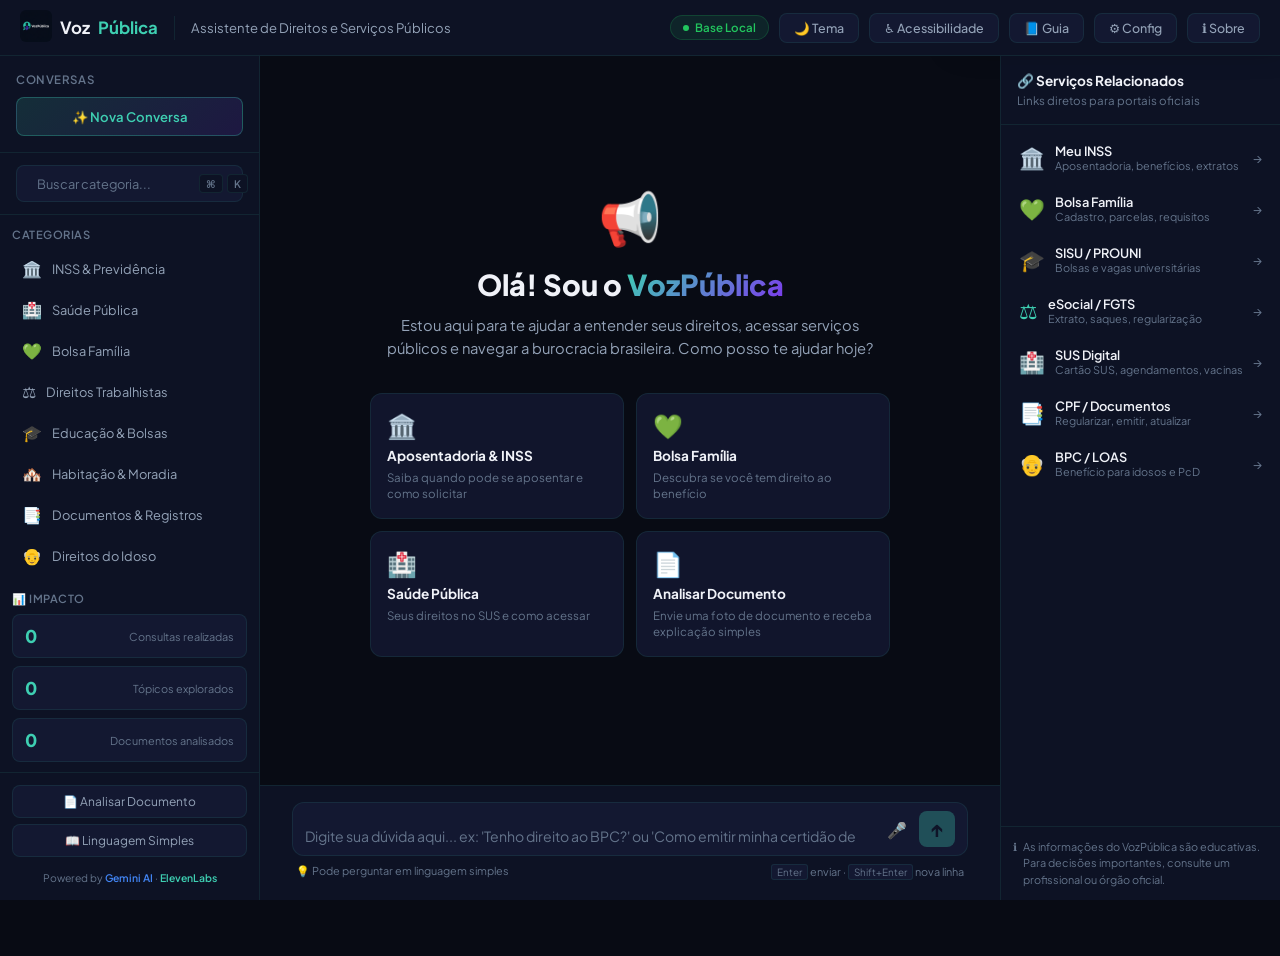
==== commit d0c44a01: "Implement Search Bar, User Guide Modal, and Premium UI Shadows" ====
--- a/app.html
+++ b/app.html
@@ -33,6 +33,9 @@
       <button class="topbar-btn" id="accessibilityToggle" aria-label="Abrir painel de acessibilidade" aria-expanded="false">
         ♿ Acessibilidade
       </button>
+      <button class="topbar-btn" id="guideBtn" aria-label="Abrir Guia do Usuário">
+        📘 Guia
+      </button>
       <button class="topbar-btn" id="settingsBtn" aria-label="Configurações de API">
         ⚙️ Config
       </button>
@@ -102,6 +105,40 @@
     </div>
   </div>
 
+  <!-- USER GUIDE MODAL -->
+  <div class="modal-overlay" id="guideModal" aria-hidden="true">
+    <div class="modal guide-modal" role="dialog" aria-modal="true" aria-labelledby="guideTitle">
+      <div class="modal-header">
+        <h2 id="guideTitle" class="modal-title">📘 Guia Rápido</h2>
+        <button class="modal-close" id="guideClose" aria-label="Fechar">&times;</button>
+      </div>
+      <div class="modal-body guide-body">
+        <div class="guide-grid">
+          <div class="guide-card">
+            <div class="guide-step">Passo 1</div>
+            <h3 class="guide-card-title">Faça sua Pergunta</h3>
+            <p class="guide-card-desc">Digite ou fale sua dúvida na barra inferior. A Inteligência Artificial responderá em linguagem simples.</p>
+          </div>
+          <div class="guide-card">
+            <div class="guide-step">Passo 2</div>
+            <h3 class="guide-card-title">Análise de Documentos</h3>
+            <p class="guide-card-desc">Precisa entender uma carta oficial ou ofício? Clique em "Analisar Documento" e envie uma foto.</p>
+          </div>
+          <div class="guide-card">
+            <div class="guide-step">Passo 3</div>
+            <h3 class="guide-card-title">Use Atalhos</h3>
+            <p class="guide-card-desc">Pressione <kbd>Ctrl</kbd> + <kbd>K</kbd> (ou <kbd>Cmd</kbd> + <kbd>K</kbd>) para buscar por categorias rapidamente.</p>
+          </div>
+          <div class="guide-card">
+            <div class="guide-step">Dica</div>
+            <h3 class="guide-card-title">Acessibilidade Ativa</h3>
+            <p class="guide-card-desc">Se precisar, ative a Leitura Automática ou o Alto Contraste no painel de Acessibilidade no topo.</p>
+          </div>
+        </div>
+      </div>
+    </div>
+  </div>
+
   <!-- APP LAYOUT -->
   <div class="app-layout" role="main">
 
@@ -113,8 +150,17 @@
           ✨ Nova Conversa
         </button>
       </div>
+      
+      <div class="sidebar-search">
+        <div class="search-wrapper">
+          <svg class="search-icon" xmlns="http://www.w3.org/2000/svg" viewBox="0 0 24 24" fill="none" stroke="currentColor" stroke-width="2" stroke-linecap="round" stroke-linejoin="round"><circle cx="11" cy="11" r="8"></circle><line x1="21" y1="21" x2="16.65" y2="16.65"></line></svg>
+          <input type="text" id="topicSearchInput" class="search-input" placeholder="Buscar categoria...">
+          <div class="search-shortcut"><kbd>⌘</kbd><kbd>K</kbd></div>
+        </div>
+      </div>
+
       <div class="topics-section">
-        <div class="topic-group">
+        <div class="topic-group" id="topicGroupList">
           <p class="topic-group-title">Categorias</p>
           <button class="topic-btn" onclick="startTopic('inss')">
             <span class="topic-icon" aria-hidden="true">🏛️</span> INSS &amp; Previdência
--- a/css/app.css
+++ b/css/app.css
@@ -30,8 +30,8 @@
   --radius-lg: 16px;
   --radius-xl: 20px;
   --shadow-sm: 0 2px 8px rgba(0,0,0,0.3);
-  --shadow-md: 0 8px 24px rgba(0,0,0,0.4);
-  --shadow-lg: 0 16px 48px rgba(0,0,0,0.5);
+  --shadow-md: 0 4px 16px rgba(0,0,0,0.4);
+  --shadow-lg: 0 8px 32px rgba(0, 0, 0, 0.5);
   --transition: 0.2s cubic-bezier(0.4, 0, 0.2, 1);
   --font: 'Plus Jakarta Sans', system-ui, -apple-system, sans-serif;
 }
@@ -48,9 +48,9 @@
   --text-primary: #0f172a;
   --text-secondary: #334155;
   --text-tertiary: #64748b;
-  --shadow-sm: 0 2px 8px rgba(0,0,0,0.05);
-  --shadow-md: 0 8px 24px rgba(0,0,0,0.08);
-  --shadow-lg: 0 16px 48px rgba(0,0,0,0.1);
+  --shadow-sm: 0 2px 8px rgba(31, 38, 135, 0.05);
+  --shadow-md: 0 4px 16px rgba(31, 38, 135, 0.08);
+  --shadow-lg: 0 8px 32px rgba(31, 38, 135, 0.1);
 }
 
 /* ── Reset ── */
@@ -379,13 +379,67 @@
   color: var(--text-tertiary);
   margin-top: 6px;
 }
-.setting-note {
+.modal-note {
   font-size: 0.75rem;
   color: var(--text-tertiary);
   background: var(--bg-tertiary);
   padding: 12px;
   border-radius: var(--radius-sm);
   line-height: 1.5;
+}
+
+/* ── User Guide Modal ── */
+.guide-modal {
+  max-width: 680px;
+}
+.guide-body {
+  padding: 24px;
+}
+.guide-grid {
+  display: grid;
+  grid-template-columns: repeat(2, 1fr);
+  gap: 16px;
+}
+.guide-card {
+  background: var(--bg-tertiary);
+  border: 1px solid var(--border-subtle);
+  border-radius: var(--radius-md);
+  padding: 20px;
+  transition: var(--transition);
+}
+.guide-card:hover {
+  border-color: var(--border-active);
+  transform: translateY(-2px);
+  box-shadow: var(--shadow-sm);
+}
+.guide-step {
+  display: inline-block;
+  padding: 4px 10px;
+  background: var(--accent-glow);
+  color: var(--accent);
+  font-size: 0.7rem;
+  font-weight: 700;
+  border-radius: var(--radius-sm);
+  margin-bottom: 12px;
+  text-transform: uppercase;
+  letter-spacing: 0.05em;
+}
+.guide-card-title {
+  font-size: 0.95rem;
+  font-weight: 700;
+  color: var(--text-primary);
+  margin-bottom: 8px;
+}
+.guide-card-desc {
+  font-size: 0.8rem;
+  color: var(--text-secondary);
+  line-height: 1.5;
+}
+
+@media (max-width: 600px) {
+  .guide-grid {
+    grid-template-columns: 1fr;
+  }
 }
 
 /* ══════════════════════
@@ -434,6 +488,56 @@
 .new-chat-btn:hover {
   background: linear-gradient(135deg, rgba(62,207,178,0.25), rgba(124,58,237,0.25));
   transform: translateY(-1px);
+}
+
+.sidebar-search {
+  padding: 12px 16px;
+  border-bottom: 1px solid var(--border-subtle);
+}
+.search-wrapper {
+  display: flex;
+  align-items: center;
+  background: var(--bg-tertiary);
+  border: 1px solid var(--border-subtle);
+  border-radius: var(--radius-sm);
+  padding: 8px 12px;
+  transition: var(--transition);
+}
+.search-wrapper:focus-within {
+  border-color: var(--accent);
+  box-shadow: 0 0 0 3px var(--accent-glow);
+}
+.search-icon {
+  width: 16px;
+  height: 16px;
+  color: var(--text-tertiary);
+  margin-right: 8px;
+}
+.search-input {
+  flex: 1;
+  background: transparent;
+  border: none;
+  font-size: 0.8rem;
+  color: var(--text-primary);
+  outline: none;
+  font-family: var(--font);
+}
+.search-input::placeholder {
+  color: var(--text-tertiary);
+}
+.search-shortcut {
+  display: flex;
+  gap: 4px;
+}
+.search-shortcut kbd {
+  background: var(--bg-secondary);
+  border: 1px solid var(--border-subtle);
+  border-radius: 4px;
+  padding: 2px 6px;
+  font-size: 0.65rem;
+  color: var(--text-tertiary);
+  font-family: var(--font);
+  font-weight: 600;
 }
 
 .topics-section {
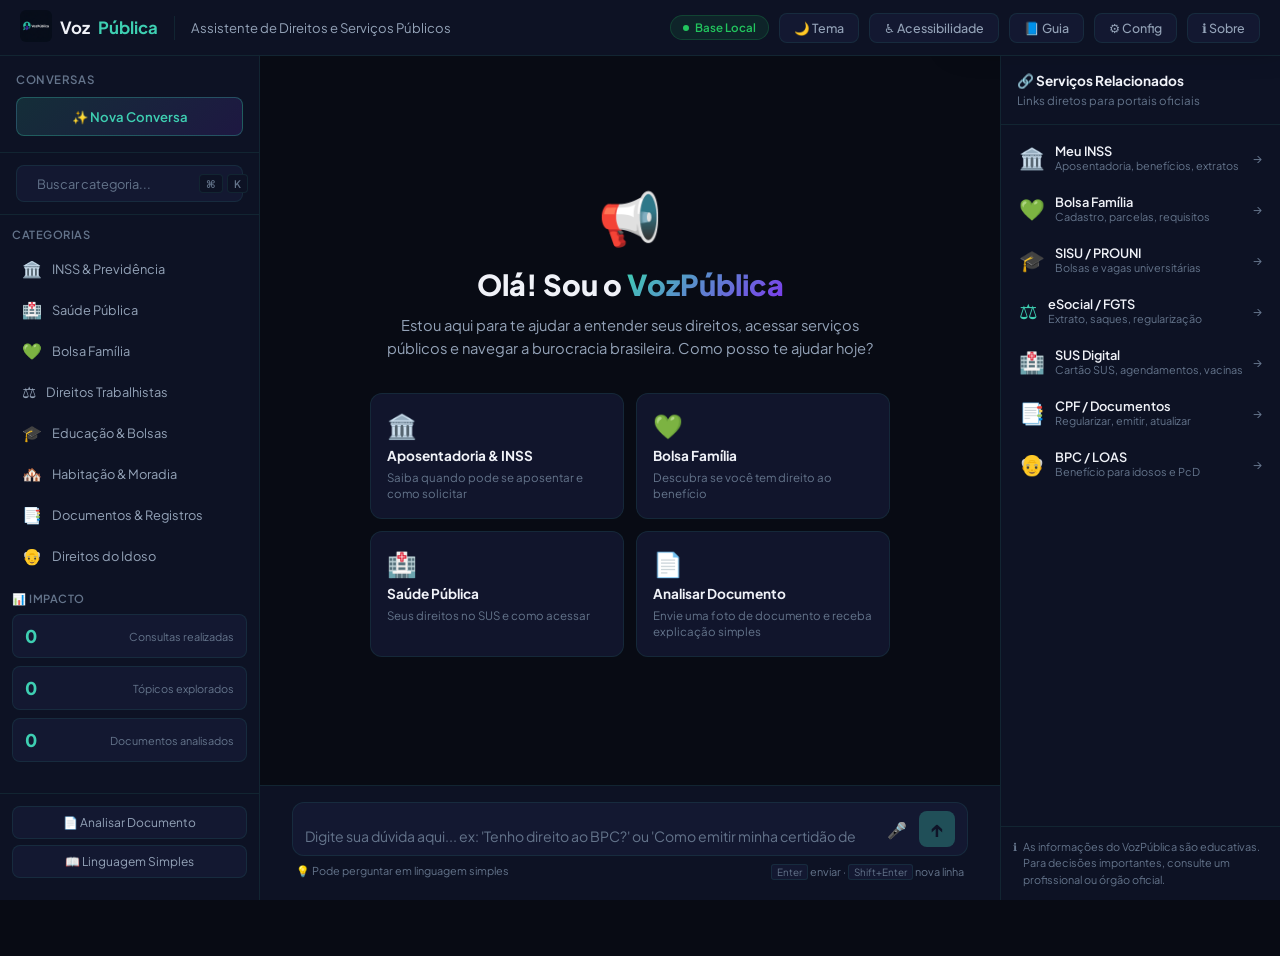
==== commit 55194914: "Fix bugs: Nova Conversa behavior, Sobre Modal, remove powered by" ====
--- a/app.html
+++ b/app.html
@@ -39,7 +39,7 @@
       <button class="topbar-btn" id="settingsBtn" aria-label="Configurações de API">
         ⚙️ Config
       </button>
-      <a href="index.html" class="topbar-btn" aria-label="Ver sobre o VozPública">ℹ️ Sobre</a>
+      <button class="topbar-btn" id="aboutBtn" aria-label="Sobre o VozPública">ℹ️ Sobre</button>
     </div>
   </header>
 
@@ -139,6 +139,27 @@
     </div>
   </div>
 
+  <!-- ABOUT MODAL -->
+  <div class="modal-overlay" id="aboutModal" aria-hidden="true">
+    <div class="modal guide-modal" role="dialog" aria-modal="true" aria-labelledby="aboutTitle" style="max-width: 500px">
+      <div class="modal-header">
+        <h2 id="aboutTitle" class="modal-title">ℹ️ Sobre o VozPública</h2>
+        <button class="modal-close" id="aboutClose" aria-label="Fechar">&times;</button>
+      </div>
+      <div class="modal-body guide-body">
+        <p style="margin-bottom: 16px; color: var(--text-secondary); line-height: 1.6;">
+          O <strong>VozPública</strong> é um assistente de inteligência artificial criado para democratizar o acesso à informação sobre direitos e serviços públicos no Brasil.
+        </p>
+        <p style="margin-bottom: 16px; color: var(--text-secondary); line-height: 1.6;">
+          Nossa missão é combater a burocracia, traduzindo o termos difíceis para uma linguagem simples e acessível a todos os cidadãos.
+        </p>
+        <div class="modal-note">
+          As informações do VozPública são de caráter educativo. Para decisões oficiais importantes, utilize os canais oficiais do governo.
+        </div>
+      </div>
+    </div>
+  </div>
+
   <!-- APP LAYOUT -->
   <div class="app-layout" role="main">
 
@@ -146,7 +167,7 @@
     <nav class="sidebar" id="sidebar" role="navigation" aria-label="Navegação do aplicativo">
       <div class="sidebar-header">
         <p class="sidebar-label">Conversas</p>
-        <button class="new-chat-btn" id="newChatBtn" aria-label="Iniciar nova conversa">
+        <button type="button" class="new-chat-btn" id="newChatBtn" aria-label="Iniciar nova conversa">
           ✨ Nova Conversa
         </button>
       </div>
@@ -215,9 +236,6 @@
           <button class="access-control-btn" onclick="setLanguage('simples')">
             📖 Linguagem Simples
           </button>
-        </div>
-        <div class="powered-by">
-          Powered by <span class="pb-gemini">Gemini AI</span> · <span class="pb-eleven">ElevenLabs</span>
         </div>
       </div>
     </nav>
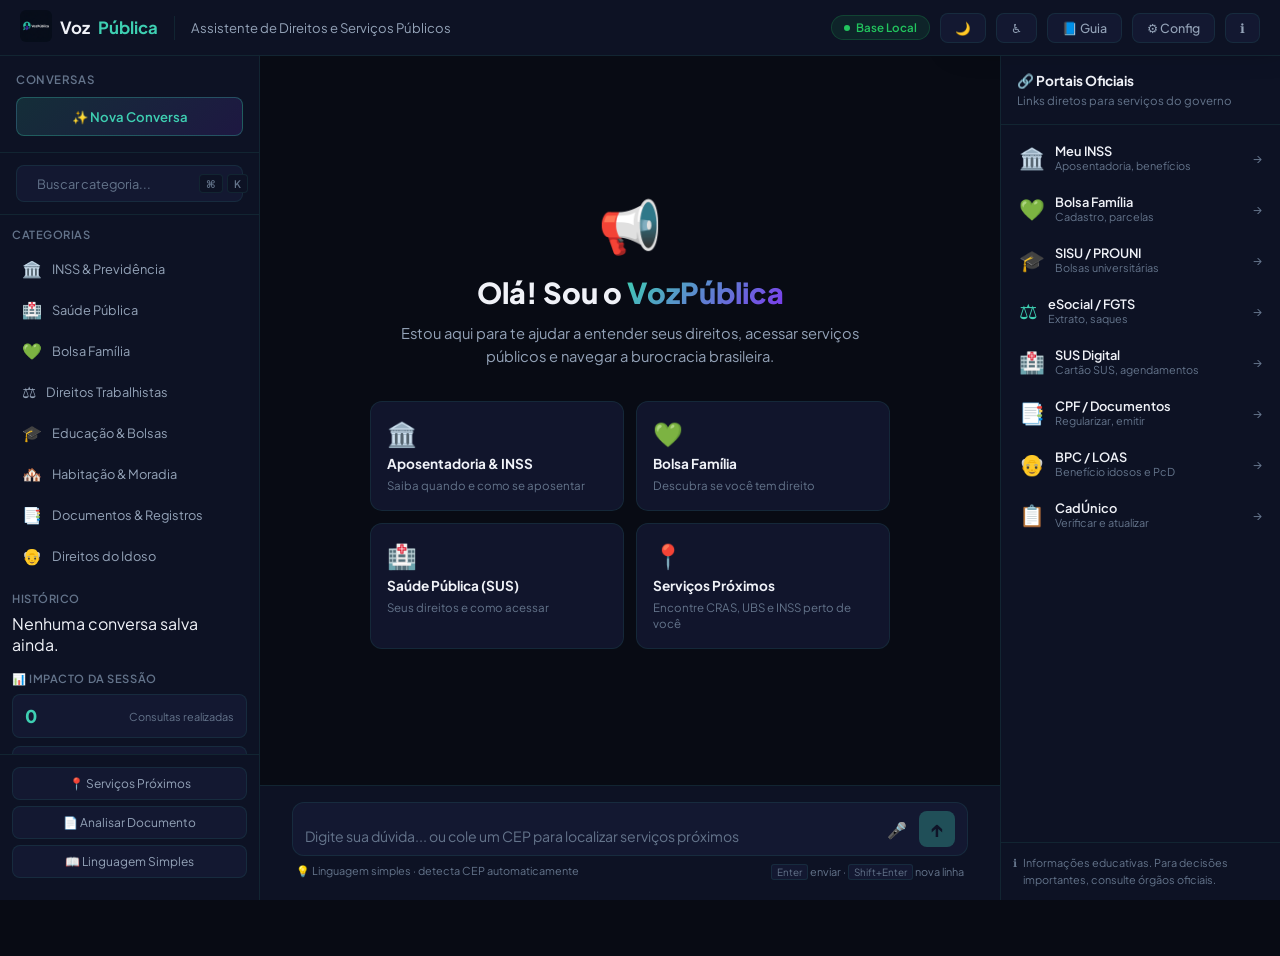
==== commit a69cdd36: "Update print statement from 'Hello' to 'Goodbye'" ====
--- a/app.html
+++ b/app.html
@@ -9,15 +9,16 @@
   <link rel="manifest" href="manifest.json">
   <meta name="theme-color" content="#3ecfb2">
   <meta name="apple-mobile-web-app-capable" content="yes">
-  <meta name="apple-mobile-web-app-status-bar-style" content="black-translucent">
   <link rel="icon" href="data:image/svg+xml,<svg xmlns='http://www.w3.org/2000/svg' viewBox='0 0 100 100'><text y='.9em' font-size='90'>📢</text></svg>">
 </head>
 <body>
 
   <!-- TOPBAR -->
   <header class="topbar" role="banner">
-    <a href="index.html" class="topbar-logo" aria-label="Voltar ao início do VozPública">
-      <div class="logo-icon logo-clean" aria-hidden="true"><img src="assets/logo.png" alt="VozPública logo" class="logo-img-sm"></div>
+    <a href="index.html" class="topbar-logo" aria-label="Voltar ao início">
+      <div class="logo-icon logo-clean" aria-hidden="true">
+        <img src="assets/logo.png" alt="VozPública" class="logo-img-sm">
+      </div>
       Voz<span>Pública</span>
     </a>
     <div class="topbar-divider" aria-hidden="true"></div>
@@ -25,44 +26,39 @@
     <div class="topbar-actions">
       <div class="status-badge" id="aiStatus" role="status" aria-live="polite">
         <div class="status-dot" aria-hidden="true"></div>
-        <span id="aiStatusText">IA Online</span>
+        <span id="aiStatusText">Base Local</span>
       </div>
       <button class="topbar-btn" id="themeToggleBtn" aria-label="Alternar tema">
-        <span class="theme-icon">🌙</span> Tema
+        <span class="theme-icon">🌙</span>
       </button>
-      <button class="topbar-btn" id="accessibilityToggle" aria-label="Abrir painel de acessibilidade" aria-expanded="false">
-        ♿ Acessibilidade
-      </button>
-      <button class="topbar-btn" id="guideBtn" aria-label="Abrir Guia do Usuário">
-        📘 Guia
-      </button>
-      <button class="topbar-btn" id="settingsBtn" aria-label="Configurações de API">
-        ⚙️ Config
-      </button>
-      <button class="topbar-btn" id="aboutBtn" aria-label="Sobre o VozPública">ℹ️ Sobre</button>
+      <button class="topbar-btn" id="accessibilityToggle" aria-label="Acessibilidade" aria-expanded="false">♿</button>
+      <button class="topbar-btn" id="guideBtn" aria-label="Guia">📘 Guia</button>
+      <button class="topbar-btn" id="settingsBtn" aria-label="Configurações">⚙️ Config</button>
+      <button class="topbar-btn" id="aboutBtn" aria-label="Sobre">ℹ️</button>
     </div>
   </header>
 
   <!-- ACCESSIBILITY PANEL -->
-  <aside class="a11y-panel" id="a11yPanel" role="dialog" aria-modal="false" aria-label="Opções de acessibilidade" aria-hidden="true">
-    <p class="a11y-title">⚙️ Opções de Acessibilidade</p>
+  <aside class="a11y-panel" id="a11yPanel" role="dialog" aria-modal="false"
+    aria-label="Acessibilidade" aria-hidden="true">
+    <p class="a11y-title">⚙️ Acessibilidade</p>
     <div class="a11y-option">
       <span class="a11y-label">Tamanho da fonte</span>
       <div class="a11y-control">
-        <button class="a11y-btn" id="fontDecrease" aria-label="Diminuir fonte">−</button>
+        <button class="a11y-btn" id="fontDecrease" aria-label="Diminuir">−</button>
         <span class="a11y-value" id="fontSizeLabel" aria-live="polite">100%</span>
-        <button class="a11y-btn" id="fontIncrease" aria-label="Aumentar fonte">+</button>
+        <button class="a11y-btn" id="fontIncrease" aria-label="Aumentar">+</button>
       </div>
     </div>
     <div class="a11y-option">
       <span class="a11y-label">Alto contraste</span>
-      <button class="toggle-switch" id="contrastToggle" role="switch" aria-checked="false" aria-label="Ativar alto contraste">
+      <button class="toggle-switch" id="contrastToggle" role="switch" aria-checked="false">
         <div class="toggle-knob"></div>
       </button>
     </div>
     <div class="a11y-option">
-      <span class="a11y-label">Leitura automática (ElevenLabs)</span>
-      <button class="toggle-switch" id="ttsToggle" role="switch" aria-checked="false" aria-label="Ativar leitura em voz alta das respostas">
+      <span class="a11y-label">Leitura automática</span>
+      <button class="toggle-switch" id="ttsToggle" role="switch" aria-checked="false">
         <div class="toggle-knob"></div>
       </button>
     </div>
@@ -82,7 +78,7 @@
             <span class="setting-hint">Grátis em <a href="https://aistudio.google.com/apikey" target="_blank" rel="noopener">aistudio.google.com</a></span>
           </label>
           <div class="setting-input-row">
-            <input type="password" id="geminiKeyInput" class="setting-input" placeholder="Cole sua chave aqui..." autocomplete="off">
+            <input type="password" id="geminiKeyInput" class="setting-input" placeholder="Cole sua chave..." autocomplete="off">
             <button class="setting-save-btn" id="saveGeminiKey">Salvar</button>
           </div>
           <div class="setting-status" id="geminiStatus">❌ Não configurado — usando base local</div>
@@ -93,19 +89,17 @@
             <span class="setting-hint">Grátis em <a href="https://elevenlabs.io" target="_blank" rel="noopener">elevenlabs.io</a></span>
           </label>
           <div class="setting-input-row">
-            <input type="password" id="elevenLabsKeyInput" class="setting-input" placeholder="Cole sua chave aqui..." autocomplete="off">
+            <input type="password" id="elevenLabsKeyInput" class="setting-input" placeholder="Cole sua chave..." autocomplete="off">
             <button class="setting-save-btn" id="saveElevenLabsKey">Salvar</button>
           </div>
           <div class="setting-status" id="elevenLabsStatus">❌ Não configurado — usando voz do navegador</div>
         </div>
-        <div class="setting-note">
-          🔒 Suas chaves são salvas <strong>apenas no seu navegador</strong> (localStorage) e nunca são enviadas para servidores externos.
-        </div>
+        <div class="modal-note">🔒 Suas chaves ficam <strong>apenas no seu navegador</strong> e nunca são enviadas para servidores externos.</div>
       </div>
     </div>
   </div>
 
-  <!-- USER GUIDE MODAL -->
+  <!-- GUIDE MODAL -->
   <div class="modal-overlay" id="guideModal" aria-hidden="true">
     <div class="modal guide-modal" role="dialog" aria-modal="true" aria-labelledby="guideTitle">
       <div class="modal-header">
@@ -117,22 +111,22 @@
           <div class="guide-card">
             <div class="guide-step">Passo 1</div>
             <h3 class="guide-card-title">Faça sua Pergunta</h3>
-            <p class="guide-card-desc">Digite ou fale sua dúvida na barra inferior. A Inteligência Artificial responderá em linguagem simples.</p>
+            <p class="guide-card-desc">Digite ou fale sua dúvida. A IA responde em linguagem simples.</p>
           </div>
           <div class="guide-card">
             <div class="guide-step">Passo 2</div>
             <h3 class="guide-card-title">Análise de Documentos</h3>
-            <p class="guide-card-desc">Precisa entender uma carta oficial ou ofício? Clique em "Analisar Documento" e envie uma foto.</p>
+            <p class="guide-card-desc">Clique em "📄 Analisar Documento" e envie uma foto de um documento oficial.</p>
           </div>
           <div class="guide-card">
             <div class="guide-step">Passo 3</div>
-            <h3 class="guide-card-title">Use Atalhos</h3>
-            <p class="guide-card-desc">Pressione <kbd>Ctrl</kbd> + <kbd>K</kbd> (ou <kbd>Cmd</kbd> + <kbd>K</kbd>) para buscar por categorias rapidamente.</p>
+            <h3 class="guide-card-title">Serviços Próximos</h3>
+            <p class="guide-card-desc">Use "📍 Serviços Próximos" para localizar CRAS, UBS, INSS perto de você.</p>
           </div>
           <div class="guide-card">
             <div class="guide-step">Dica</div>
-            <h3 class="guide-card-title">Acessibilidade Ativa</h3>
-            <p class="guide-card-desc">Se precisar, ative a Leitura Automática ou o Alto Contraste no painel de Acessibilidade no topo.</p>
+            <h3 class="guide-card-title">Histórico Automático</h3>
+            <p class="guide-card-desc">Conversas são salvas automaticamente. Acesse pelo menu lateral quando quiser.</p>
           </div>
         </div>
       </div>
@@ -141,20 +135,65 @@
 
   <!-- ABOUT MODAL -->
   <div class="modal-overlay" id="aboutModal" aria-hidden="true">
-    <div class="modal guide-modal" role="dialog" aria-modal="true" aria-labelledby="aboutTitle" style="max-width: 500px">
+    <div class="modal guide-modal" role="dialog" aria-modal="true" aria-labelledby="aboutTitle" style="max-width:480px">
       <div class="modal-header">
         <h2 id="aboutTitle" class="modal-title">ℹ️ Sobre o VozPública</h2>
         <button class="modal-close" id="aboutClose" aria-label="Fechar">&times;</button>
       </div>
       <div class="modal-body guide-body">
-        <p style="margin-bottom: 16px; color: var(--text-secondary); line-height: 1.6;">
-          O <strong>VozPública</strong> é um assistente de inteligência artificial criado para democratizar o acesso à informação sobre direitos e serviços públicos no Brasil.
+        <p style="margin-bottom:14px;color:var(--tx-2);line-height:1.65;font-size:0.88rem">
+          O <strong>VozPública</strong> é um assistente de IA para democratizar o acesso à informação sobre direitos e serviços públicos no Brasil.
         </p>
-        <p style="margin-bottom: 16px; color: var(--text-secondary); line-height: 1.6;">
-          Nossa missão é combater a burocracia, traduzindo o termos difíceis para uma linguagem simples e acessível a todos os cidadãos.
+        <p style="margin-bottom:14px;color:var(--tx-2);line-height:1.65;font-size:0.88rem">
+          <strong>v2.0</strong> — Agora com histórico persistente, geolocalização de serviços, busca por CEP via ViaCEP e dashboard expandido.
         </p>
-        <div class="modal-note">
-          As informações do VozPública são de caráter educativo. Para decisões oficiais importantes, utilize os canais oficiais do governo.
+        <div class="modal-note">Informações educativas. Para decisões oficiais, utilize os canais do governo.</div>
+      </div>
+    </div>
+  </div>
+
+  <!-- GEO MODAL -->
+  <div class="modal-overlay" id="geoModal" aria-hidden="true">
+    <div class="modal geo-modal" role="dialog" aria-modal="true" aria-labelledby="geoTitle">
+      <div class="modal-header">
+        <h2 id="geoTitle" class="modal-title">📍 Serviços Públicos Próximos</h2>
+        <button class="modal-close" id="geoClose" aria-label="Fechar">&times;</button>
+      </div>
+      <div class="modal-body">
+        <p class="geo-intro">Encontre CRAS, UBS, INSS e Defensoria Pública perto de você usando localização ou CEP.</p>
+        <div class="geo-services-grid">
+          <button class="geo-service-btn" onclick="findNearbyService('cras')">
+            <span class="geo-service-icon">🏠</span>CRAS
+            <small style="font-size:0.65rem;font-weight:400;color:var(--tx-3)">CadÚnico · Bolsa Família</small>
+          </button>
+          <button class="geo-service-btn" onclick="findNearbyService('ubs')">
+            <span class="geo-service-icon">🏥</span>UBS / Posto SUS
+            <small style="font-size:0.65rem;font-weight:400;color:var(--tx-3)">Consultas · Vacinas</small>
+          </button>
+          <button class="geo-service-btn" onclick="findNearbyService('inss')">
+            <span class="geo-service-icon">🏛️</span>Agência INSS
+            <small style="font-size:0.65rem;font-weight:400;color:var(--tx-3)">Aposentadoria · BPC</small>
+          </button>
+          <button class="geo-service-btn" onclick="findNearbyService('crea')">
+            <span class="geo-service-icon">⚖️</span>Defensoria Pública
+            <small style="font-size:0.65rem;font-weight:400;color:var(--tx-3)">Apoio jurídico gratuito</small>
+          </button>
+        </div>
+        <p class="geo-status" id="geoStatus"></p>
+        <div class="geo-divider">ou busque pelo CEP</div>
+        <div>
+          <select id="geoServiceSelect" style="width:100%;padding:9px 12px;background:var(--bg-3);border:1px solid var(--border-dim);border-radius:var(--r-sm);color:var(--tx-1);font-family:var(--font-body);font-size:0.8rem;outline:none;margin-bottom:8px;cursor:pointer">
+            <option value="cras">CRAS</option>
+            <option value="ubs">UBS / Posto de Saúde</option>
+            <option value="inss">Agência INSS</option>
+            <option value="crea">Defensoria Pública</option>
+          </select>
+          <div class="geo-cep-row">
+            <input type="text" id="geoCepInput" class="geo-cep-input"
+              placeholder="CEP (ex: 01310-100)" maxlength="9"
+              oninput="this.value=this.value.replace(/\D/g,'').replace(/^(\d{5})(\d)/,'$1-$2').slice(0,9)">
+            <button class="geo-cep-btn" onclick="lookupCEPAndFind()">Buscar</button>
+          </div>
         </div>
       </div>
     </div>
@@ -164,55 +203,49 @@
   <div class="app-layout" role="main">
 
     <!-- SIDEBAR -->
-    <nav class="sidebar" id="sidebar" role="navigation" aria-label="Navegação do aplicativo">
+    <nav class="sidebar" id="sidebar" role="navigation" aria-label="Navegação">
       <div class="sidebar-header">
         <p class="sidebar-label">Conversas</p>
-        <button type="button" class="new-chat-btn" id="newChatBtn" aria-label="Iniciar nova conversa">
-          ✨ Nova Conversa
-        </button>
-      </div>
-      
+        <button type="button" class="new-chat-btn" id="newChatBtn">✨ Nova Conversa</button>
+      </div>
+
       <div class="sidebar-search">
         <div class="search-wrapper">
-          <svg class="search-icon" xmlns="http://www.w3.org/2000/svg" viewBox="0 0 24 24" fill="none" stroke="currentColor" stroke-width="2" stroke-linecap="round" stroke-linejoin="round"><circle cx="11" cy="11" r="8"></circle><line x1="21" y1="21" x2="16.65" y2="16.65"></line></svg>
+          <svg class="search-icon" xmlns="http://www.w3.org/2000/svg" viewBox="0 0 24 24" fill="none" stroke="currentColor" stroke-width="2" stroke-linecap="round" stroke-linejoin="round">
+            <circle cx="11" cy="11" r="8"/><line x1="21" y1="21" x2="16.65" y2="16.65"/>
+          </svg>
           <input type="text" id="topicSearchInput" class="search-input" placeholder="Buscar categoria...">
           <div class="search-shortcut"><kbd>⌘</kbd><kbd>K</kbd></div>
         </div>
       </div>
 
       <div class="topics-section">
+
+        <!-- Categories -->
         <div class="topic-group" id="topicGroupList">
           <p class="topic-group-title">Categorias</p>
-          <button class="topic-btn" onclick="startTopic('inss')">
-            <span class="topic-icon" aria-hidden="true">🏛️</span> INSS &amp; Previdência
-          </button>
-          <button class="topic-btn" onclick="startTopic('saude')">
-            <span class="topic-icon" aria-hidden="true">🏥</span> Saúde Pública
-          </button>
-          <button class="topic-btn" onclick="startTopic('bolsa')">
-            <span class="topic-icon" aria-hidden="true">💚</span> Bolsa Família
-          </button>
-          <button class="topic-btn" onclick="startTopic('trabalho')">
-            <span class="topic-icon" aria-hidden="true">⚖️</span> Direitos Trabalhistas
-          </button>
-          <button class="topic-btn" onclick="startTopic('educacao')">
-            <span class="topic-icon" aria-hidden="true">🎓</span> Educação &amp; Bolsas
-          </button>
-          <button class="topic-btn" onclick="startTopic('habitacao')">
-            <span class="topic-icon" aria-hidden="true">🏘️</span> Habitação &amp; Moradia
-          </button>
-          <button class="topic-btn" onclick="startTopic('documentos')">
-            <span class="topic-icon" aria-hidden="true">📑</span> Documentos &amp; Registros
-          </button>
-          <button class="topic-btn" onclick="startTopic('idoso')">
-            <span class="topic-icon" aria-hidden="true">👴</span> Direitos do Idoso
-          </button>
-        </div>
-
-        <!-- IMPACT DASHBOARD -->
+          <button class="topic-btn" onclick="startTopic('inss')"><span class="topic-icon">🏛️</span> INSS &amp; Previdência</button>
+          <button class="topic-btn" onclick="startTopic('saude')"><span class="topic-icon">🏥</span> Saúde Pública</button>
+          <button class="topic-btn" onclick="startTopic('bolsa')"><span class="topic-icon">💚</span> Bolsa Família</button>
+          <button class="topic-btn" onclick="startTopic('trabalho')"><span class="topic-icon">⚖️</span> Direitos Trabalhistas</button>
+          <button class="topic-btn" onclick="startTopic('educacao')"><span class="topic-icon">🎓</span> Educação &amp; Bolsas</button>
+          <button class="topic-btn" onclick="startTopic('habitacao')"><span class="topic-icon">🏘️</span> Habitação &amp; Moradia</button>
+          <button class="topic-btn" onclick="startTopic('documentos')"><span class="topic-icon">📑</span> Documentos &amp; Registros</button>
+          <button class="topic-btn" onclick="startTopic('idoso')"><span class="topic-icon">👴</span> Direitos do Idoso</button>
+        </div>
+
+        <!-- Conversation History -->
         <div class="topic-group">
-          <p class="topic-group-title">📊 Impacto</p>
-          <div class="impact-mini-dashboard" id="impactDashboard">
+          <p class="topic-group-title">Histórico</p>
+          <div class="history-list" id="historyList">
+            <p class="history-empty">Nenhuma conversa salva ainda.</p>
+          </div>
+        </div>
+
+        <!-- Impact Dashboard -->
+        <div class="topic-group">
+          <p class="topic-group-title">📊 Impacto da sessão</p>
+          <div class="impact-mini-dashboard">
             <div class="mini-stat">
               <span class="mini-stat-value" id="totalQueries">0</span>
               <span class="mini-stat-label">Consultas realizadas</span>
@@ -225,12 +258,22 @@
               <span class="mini-stat-value" id="docsAnalyzed">0</span>
               <span class="mini-stat-label">Documentos analisados</span>
             </div>
-          </div>
-        </div>
-      </div>
+            <div class="mini-stat">
+              <span class="mini-stat-value" id="sessionTime">—</span>
+              <span class="mini-stat-label">Tempo na sessão</span>
+            </div>
+          </div>
+          <div class="dashboard-categories" id="categoryBars" style="margin-top:10px"></div>
+        </div>
+
+      </div>
+
       <div class="sidebar-footer">
         <div class="access-controls">
-          <button class="access-control-btn" id="docAnalyzerBtn" onclick="toggleDocAnalyzer()">
+          <button class="access-control-btn geo-btn" id="geoSidebarBtn" onclick="openGeoModal()">
+            📍 Serviços Próximos
+          </button>
+          <button class="access-control-btn" onclick="toggleDocAnalyzer()">
             📄 Analisar Documento
           </button>
           <button class="access-control-btn" onclick="setLanguage('simples')">
@@ -241,36 +284,34 @@
     </nav>
 
     <!-- CHAT AREA -->
-    <section class="chat-area" aria-label="Área de chat com VozPública">
-      <div class="chat-messages" id="chatMessages" role="log" aria-live="polite" aria-label="Mensagens da conversa">
+    <section class="chat-area" aria-label="Chat">
+      <div class="chat-messages" id="chatMessages" role="log" aria-live="polite">
 
         <!-- WELCOME SCREEN -->
         <div class="welcome-screen" id="welcomeScreen">
-          <div class="welcome-icon" role="img" aria-label="VozPública">📢</div>
+          <div class="welcome-icon">📢</div>
           <h1 class="welcome-title">Olá! Sou o <span class="gradient-text">VozPública</span></h1>
-          <p class="welcome-subtitle">
-            Estou aqui para te ajudar a entender seus direitos, acessar serviços públicos e navegar a burocracia brasileira. Como posso te ajudar hoje?
-          </p>
-          <div class="quick-grid" role="list" aria-label="Tópicos frequentes">
+          <p class="welcome-subtitle">Estou aqui para te ajudar a entender seus direitos, acessar serviços públicos e navegar a burocracia brasileira.</p>
+          <div class="quick-grid" role="list">
             <button class="quick-card" onclick="startTopic('inss')" role="listitem">
-              <span class="quick-card-icon" aria-hidden="true">🏛️</span>
+              <span class="quick-card-icon">🏛️</span>
               <span class="quick-card-title">Aposentadoria &amp; INSS</span>
-              <span class="quick-card-desc">Saiba quando pode se aposentar e como solicitar</span>
+              <span class="quick-card-desc">Saiba quando e como se aposentar</span>
             </button>
             <button class="quick-card" onclick="startTopic('bolsa')" role="listitem">
-              <span class="quick-card-icon" aria-hidden="true">💚</span>
+              <span class="quick-card-icon">💚</span>
               <span class="quick-card-title">Bolsa Família</span>
-              <span class="quick-card-desc">Descubra se você tem direito ao benefício</span>
+              <span class="quick-card-desc">Descubra se você tem direito</span>
             </button>
             <button class="quick-card" onclick="startTopic('saude')" role="listitem">
-              <span class="quick-card-icon" aria-hidden="true">🏥</span>
-              <span class="quick-card-title">Saúde Pública</span>
-              <span class="quick-card-desc">Seus direitos no SUS e como acessar</span>
+              <span class="quick-card-icon">🏥</span>
+              <span class="quick-card-title">Saúde Pública (SUS)</span>
+              <span class="quick-card-desc">Seus direitos e como acessar</span>
             </button>
-            <button class="quick-card" onclick="toggleDocAnalyzer()" role="listitem">
-              <span class="quick-card-icon" aria-hidden="true">📄</span>
-              <span class="quick-card-title">Analisar Documento</span>
-              <span class="quick-card-desc">Envie uma foto de documento e receba explicação simples</span>
+            <button class="quick-card" onclick="openGeoModal()" role="listitem">
+              <span class="quick-card-icon">📍</span>
+              <span class="quick-card-title">Serviços Próximos</span>
+              <span class="quick-card-desc">Encontre CRAS, UBS e INSS perto de você</span>
             </button>
           </div>
         </div>
@@ -280,17 +321,17 @@
           <div class="doc-analyzer-card">
             <div class="doc-analyzer-header">
               <span>📄 Analisador de Documentos</span>
-              <button class="doc-close" onclick="toggleDocAnalyzer()" aria-label="Fechar analisador">&times;</button>
-            </div>
-            <div class="doc-drop-zone" id="dropZone" role="button" tabindex="0" aria-label="Clique ou arraste um documento para analisar">
+              <button class="doc-close" onclick="toggleDocAnalyzer()">&times;</button>
+            </div>
+            <div class="doc-drop-zone" id="dropZone" role="button" tabindex="0">
               <div class="doc-drop-icon">📎</div>
-              <p class="doc-drop-text">Arraste uma <strong>foto ou imagem</strong> de um documento governamental aqui</p>
-              <p class="doc-drop-hint">ou clique para selecionar • JPG, PNG, WebP, PDF • máx 10MB</p>
-              <input type="file" id="docFileInput" accept="image/*,.pdf" style="display:none" aria-label="Selecionar arquivo">
+              <p class="doc-drop-text">Arraste uma <strong>foto de documento</strong> governamental aqui</p>
+              <p class="doc-drop-hint">ou clique · JPG, PNG, WebP, PDF · máx 10MB</p>
+              <input type="file" id="docFileInput" accept="image/*,.pdf" style="display:none">
             </div>
             <div class="doc-preview" id="docPreview" style="display:none">
-              <img id="docPreviewImg" alt="Preview do documento" src="">
-              <button class="doc-analyze-btn" id="analyzeBtn" onclick="analyzeUploadedDoc()">🔍 Analisar com IA</button>
+              <img id="docPreviewImg" alt="Preview" src="">
+              <button class="doc-analyze-btn" onclick="analyzeUploadedDoc()">🔍 Analisar com IA</button>
             </div>
           </div>
         </div>
@@ -298,75 +339,75 @@
       </div>
 
       <!-- INPUT AREA -->
-      <div class="input-area" role="form" aria-label="Enviar mensagem para o VozPública">
+      <div class="input-area" role="form">
         <div class="input-wrapper">
-          <textarea
-            id="messageInput"
-            placeholder="Digite sua dúvida aqui... ex: 'Tenho direito ao BPC?' ou 'Como emitir minha certidão de nascimento?'"
-            rows="1"
-            aria-label="Campo de texto para sua pergunta"
-          ></textarea>
+          <textarea id="messageInput"
+            placeholder="Digite sua dúvida... ou cole um CEP para localizar serviços próximos"
+            rows="1" aria-label="Sua pergunta"></textarea>
           <div class="input-actions">
-            <button class="input-btn" id="voiceMsgBtn" title="Entrada por voz" aria-label="Ativar entrada por voz">🎤</button>
-            <button class="input-btn send-btn" id="sendBtn" title="Enviar mensagem" aria-label="Enviar mensagem" disabled>
-              ↑
-            </button>
+            <button class="input-btn" id="voiceMsgBtn" aria-label="Voz">🎤</button>
+            <button class="input-btn send-btn" id="sendBtn" aria-label="Enviar" disabled>↑</button>
           </div>
         </div>
         <div class="input-hint">
-          <span>💡 Pode perguntar em linguagem simples</span>
+          <span>💡 Linguagem simples · detecta CEP automaticamente</span>
           <span><kbd>Enter</kbd> enviar · <kbd>Shift+Enter</kbd> nova linha</span>
         </div>
       </div>
     </section>
 
     <!-- RIGHT PANEL -->
-    <aside class="right-panel" aria-label="Serviços e links rápidos">
+    <aside class="right-panel" aria-label="Links rápidos">
       <div class="right-panel-header">
-        <p class="right-panel-title">🔗 Serviços Relacionados</p>
-        <p class="right-panel-sub">Links diretos para portais oficiais</p>
-      </div>
-      <div class="service-list" role="list" aria-label="Lista de serviços públicos">
-        <a href="https://meu.inss.gov.br" target="_blank" rel="noopener" class="service-item" role="listitem">
-          <span class="service-icon" aria-hidden="true">🏛️</span>
-          <div class="service-info"><div class="service-name">Meu INSS</div><div class="service-desc">Aposentadoria, benefícios, extratos</div></div>
-          <span class="service-arrow" aria-hidden="true">→</span>
-        </a>
-        <a href="https://www.gov.br/cidadania/pt-br/acoes-e-programas/bolsa-familia" target="_blank" rel="noopener" class="service-item" role="listitem">
-          <span class="service-icon" aria-hidden="true">💚</span>
-          <div class="service-info"><div class="service-name">Bolsa Família</div><div class="service-desc">Cadastro, parcelas, requisitos</div></div>
-          <span class="service-arrow" aria-hidden="true">→</span>
-        </a>
-        <a href="https://sisu.mec.gov.br" target="_blank" rel="noopener" class="service-item" role="listitem">
-          <span class="service-icon" aria-hidden="true">🎓</span>
-          <div class="service-info"><div class="service-name">SISU / PROUNI</div><div class="service-desc">Bolsas e vagas universitárias</div></div>
-          <span class="service-arrow" aria-hidden="true">→</span>
-        </a>
-        <a href="https://www.gov.br/esocial" target="_blank" rel="noopener" class="service-item" role="listitem">
-          <span class="service-icon" aria-hidden="true">⚖️</span>
-          <div class="service-info"><div class="service-name">eSocial / FGTS</div><div class="service-desc">Extrato, saques, regularização</div></div>
-          <span class="service-arrow" aria-hidden="true">→</span>
-        </a>
-        <a href="https://www.gov.br/saude" target="_blank" rel="noopener" class="service-item" role="listitem">
-          <span class="service-icon" aria-hidden="true">🏥</span>
-          <div class="service-info"><div class="service-name">SUS Digital</div><div class="service-desc">Cartão SUS, agendamentos, vacinas</div></div>
-          <span class="service-arrow" aria-hidden="true">→</span>
-        </a>
-        <a href="https://www.gov.br/pt-br/servicos/emitir-segunda-via-de-cpf" target="_blank" rel="noopener" class="service-item" role="listitem">
-          <span class="service-icon" aria-hidden="true">📑</span>
-          <div class="service-info"><div class="service-name">CPF / Documentos</div><div class="service-desc">Regularizar, emitir, atualizar</div></div>
-          <span class="service-arrow" aria-hidden="true">→</span>
-        </a>
-        <a href="https://www.gov.br/previdencia/pt-br/assuntos/bpc-loas" target="_blank" rel="noopener" class="service-item" role="listitem">
-          <span class="service-icon" aria-hidden="true">👴</span>
-          <div class="service-info"><div class="service-name">BPC / LOAS</div><div class="service-desc">Benefício para idosos e PcD</div></div>
-          <span class="service-arrow" aria-hidden="true">→</span>
+        <p class="right-panel-title">🔗 Portais Oficiais</p>
+        <p class="right-panel-sub">Links diretos para serviços do governo</p>
+      </div>
+      <div class="service-list" role="list">
+        <a href="https://meu.inss.gov.br" target="_blank" rel="noopener" class="service-item">
+          <span class="service-icon">🏛️</span>
+          <div class="service-info"><div class="service-name">Meu INSS</div><div class="service-desc">Aposentadoria, benefícios</div></div>
+          <span class="service-arrow">→</span>
+        </a>
+        <a href="https://www.gov.br/cidadania/pt-br/acoes-e-programas/bolsa-familia" target="_blank" rel="noopener" class="service-item">
+          <span class="service-icon">💚</span>
+          <div class="service-info"><div class="service-name">Bolsa Família</div><div class="service-desc">Cadastro, parcelas</div></div>
+          <span class="service-arrow">→</span>
+        </a>
+        <a href="https://sisu.mec.gov.br" target="_blank" rel="noopener" class="service-item">
+          <span class="service-icon">🎓</span>
+          <div class="service-info"><div class="service-name">SISU / PROUNI</div><div class="service-desc">Bolsas universitárias</div></div>
+          <span class="service-arrow">→</span>
+        </a>
+        <a href="https://www.gov.br/esocial" target="_blank" rel="noopener" class="service-item">
+          <span class="service-icon">⚖️</span>
+          <div class="service-info"><div class="service-name">eSocial / FGTS</div><div class="service-desc">Extrato, saques</div></div>
+          <span class="service-arrow">→</span>
+        </a>
+        <a href="https://www.gov.br/saude" target="_blank" rel="noopener" class="service-item">
+          <span class="service-icon">🏥</span>
+          <div class="service-info"><div class="service-name">SUS Digital</div><div class="service-desc">Cartão SUS, agendamentos</div></div>
+          <span class="service-arrow">→</span>
+        </a>
+        <a href="https://www.gov.br/pt-br/servicos/emitir-segunda-via-de-cpf" target="_blank" rel="noopener" class="service-item">
+          <span class="service-icon">📑</span>
+          <div class="service-info"><div class="service-name">CPF / Documentos</div><div class="service-desc">Regularizar, emitir</div></div>
+          <span class="service-arrow">→</span>
+        </a>
+        <a href="https://www.gov.br/previdencia/pt-br/assuntos/bpc-loas" target="_blank" rel="noopener" class="service-item">
+          <span class="service-icon">👴</span>
+          <div class="service-info"><div class="service-name">BPC / LOAS</div><div class="service-desc">Benefício idosos e PcD</div></div>
+          <span class="service-arrow">→</span>
+        </a>
+        <a href="https://cadunico.dataprev.gov.br" target="_blank" rel="noopener" class="service-item">
+          <span class="service-icon">📋</span>
+          <div class="service-info"><div class="service-name">CadÚnico</div><div class="service-desc">Verificar e atualizar</div></div>
+          <span class="service-arrow">→</span>
         </a>
       </div>
       <div class="right-panel-footer">
         <p class="disclaimer">
-          <span class="disclaimer-icon" aria-hidden="true">ℹ️</span>
-          <span>As informações do VozPública são educativas. Para decisões importantes, consulte um profissional ou órgão oficial.</span>
+          <span class="disclaimer-icon">ℹ️</span>
+          <span>Informações educativas. Para decisões importantes, consulte órgãos oficiais.</span>
         </p>
       </div>
     </aside>
@@ -375,13 +416,11 @@
 
   <script src="js/ai.js"></script>
   <script src="js/analyzer.js"></script>
+  <script src="js/geo.js"></script>
   <script src="js/app.js"></script>
   <script>
-    // Register Service Worker
     if ('serviceWorker' in navigator) {
-      navigator.serviceWorker.register('./sw.js')
-        .then(() => console.log('SW registered'))
-        .catch(err => console.log('SW error:', err));
+      navigator.serviceWorker.register('./sw.js').catch(() => {});
     }
   </script>
 </body>
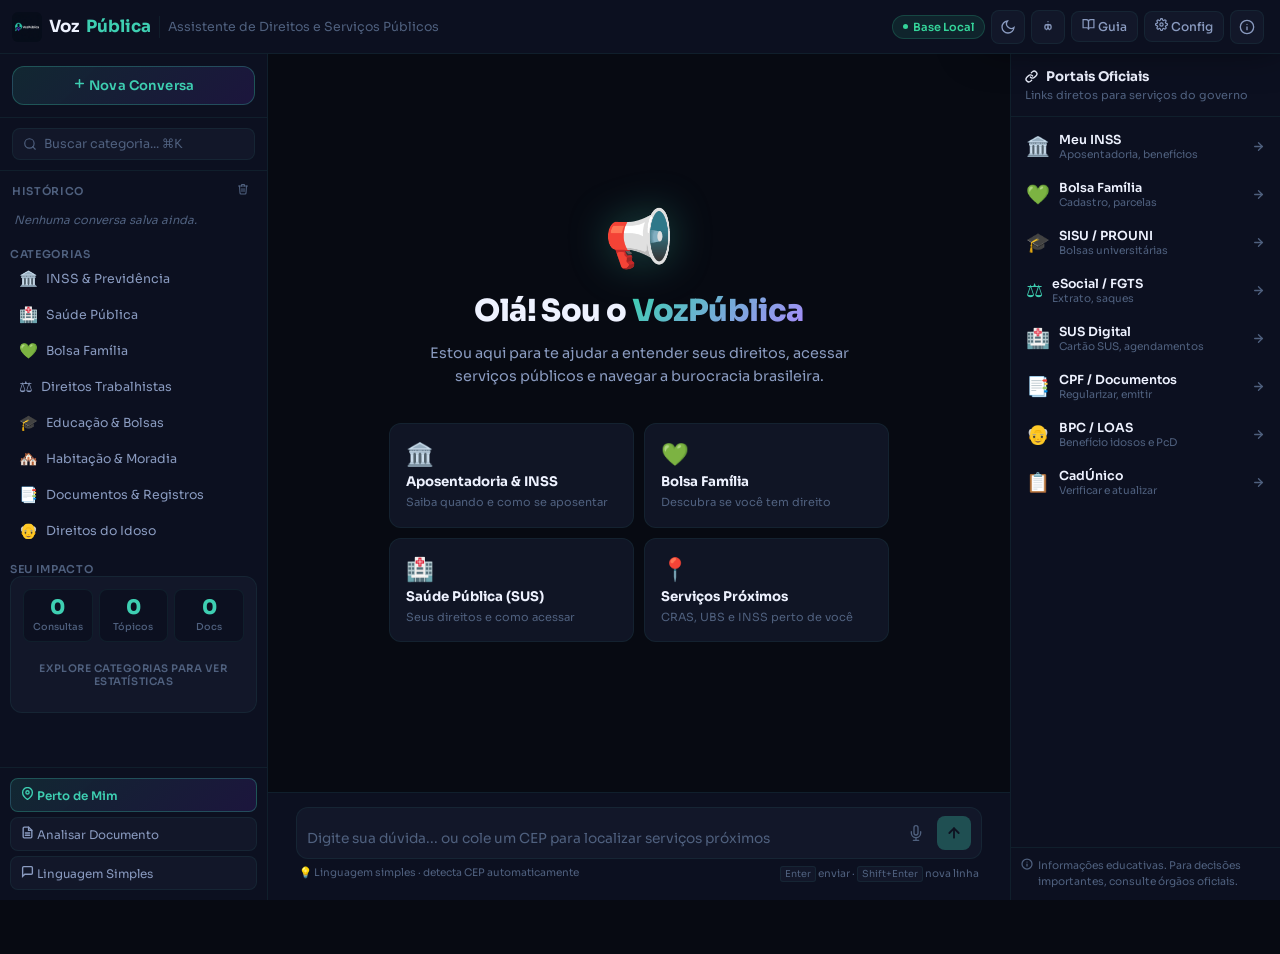
==== commit 7d579348: "Update print statement from 'Hello' to 'Goodbye'" ====
--- a/app.html
+++ b/app.html
@@ -5,6 +5,9 @@
   <meta name="viewport" content="width=device-width, initial-scale=1.0">
   <meta name="description" content="VozPública — Converse com IA para entender seus direitos e acessar serviços públicos.">
   <title>VozPública — Assistente de Direitos e Serviços</title>
+  <link rel="preconnect" href="https://fonts.googleapis.com">
+  <link rel="preconnect" href="https://fonts.gstatic.com" crossorigin>
+  <link href="https://fonts.googleapis.com/css2?family=Sora:wght@300;400;500;600;700;800&display=swap" rel="stylesheet">
   <link rel="stylesheet" href="css/app.css">
   <link rel="manifest" href="manifest.json">
   <meta name="theme-color" content="#3ecfb2">
@@ -15,33 +18,57 @@
 
   <!-- TOPBAR -->
   <header class="topbar" role="banner">
-    <a href="index.html" class="topbar-logo" aria-label="Voltar ao início">
-      <div class="logo-icon logo-clean" aria-hidden="true">
-        <img src="assets/logo.png" alt="VozPública" class="logo-img-sm">
-      </div>
+    <button class="topbar-menu-btn" id="sidebarToggle" aria-label="Menu lateral">
+      <svg width="18" height="18" viewBox="0 0 24 24" fill="none" stroke="currentColor" stroke-width="2.2" stroke-linecap="round"><line x1="3" y1="6" x2="21" y2="6"/><line x1="3" y1="12" x2="21" y2="12"/><line x1="3" y1="18" x2="21" y2="18"/></svg>
+    </button>
+
+    <a href="index.html" class="topbar-logo" aria-label="VozPública — Início">
+      <img src="assets/logo.png" alt="" class="logo-img-sm" aria-hidden="true">
       Voz<span>Pública</span>
     </a>
+
     <div class="topbar-divider" aria-hidden="true"></div>
     <span class="topbar-title">Assistente de Direitos e Serviços Públicos</span>
+
     <div class="topbar-actions">
       <div class="status-badge" id="aiStatus" role="status" aria-live="polite">
-        <div class="status-dot" aria-hidden="true"></div>
+        <div class="status-dot"></div>
         <span id="aiStatusText">Base Local</span>
       </div>
-      <button class="topbar-btn" id="themeToggleBtn" aria-label="Alternar tema">
-        <span class="theme-icon">🌙</span>
+
+      <!-- Tema -->
+      <button class="topbar-icon-btn" id="themeToggleBtn" aria-label="Alternar tema" title="Tema">
+        <svg class="icon-moon" width="16" height="16" viewBox="0 0 24 24" fill="none" stroke="currentColor" stroke-width="2" stroke-linecap="round"><path d="M21 12.79A9 9 0 1 1 11.21 3 7 7 0 0 0 21 12.79z"/></svg>
+        <svg class="icon-sun" width="16" height="16" viewBox="0 0 24 24" fill="none" stroke="currentColor" stroke-width="2" stroke-linecap="round" style="display:none"><circle cx="12" cy="12" r="5"/><line x1="12" y1="1" x2="12" y2="3"/><line x1="12" y1="21" x2="12" y2="23"/><line x1="4.22" y1="4.22" x2="5.64" y2="5.64"/><line x1="18.36" y1="18.36" x2="19.78" y2="19.78"/><line x1="1" y1="12" x2="3" y2="12"/><line x1="21" y1="12" x2="23" y2="12"/><line x1="4.22" y1="19.78" x2="5.64" y2="18.36"/><line x1="18.36" y1="5.64" x2="19.78" y2="4.22"/></svg>
       </button>
-      <button class="topbar-btn" id="accessibilityToggle" aria-label="Acessibilidade" aria-expanded="false">♿</button>
-      <button class="topbar-btn" id="guideBtn" aria-label="Guia">📘 Guia</button>
-      <button class="topbar-btn" id="settingsBtn" aria-label="Configurações">⚙️ Config</button>
-      <button class="topbar-btn" id="aboutBtn" aria-label="Sobre">ℹ️</button>
+
+      <!-- Acessibilidade -->
+      <button class="topbar-icon-btn" id="accessibilityToggle" aria-label="Acessibilidade" aria-expanded="false" title="Acessibilidade">
+        <svg width="16" height="16" viewBox="0 0 24 24" fill="none" stroke="currentColor" stroke-width="2" stroke-linecap="round"><circle cx="12" cy="4" r="1" fill="currentColor" stroke="none"/><path d="M9 9l3-1 3 1M12 8v5l-2 3M12 13l2 3"/><path d="M8 9c-1 2-1 4 0 6M16 9c1 2 1 4 0 6"/></svg>
+      </button>
+
+      <!-- Guia -->
+      <button class="topbar-btn" id="guideBtn" title="Guia do usuário">
+        <svg width="13" height="13" viewBox="0 0 24 24" fill="none" stroke="currentColor" stroke-width="2.2" stroke-linecap="round"><path d="M2 3h6a4 4 0 0 1 4 4v14a3 3 0 0 0-3-3H2z"/><path d="M22 3h-6a4 4 0 0 0-4 4v14a3 3 0 0 1 3-3h7z"/></svg>
+        Guia
+      </button>
+
+      <!-- Config -->
+      <button class="topbar-btn" id="settingsBtn" title="Configurações de API">
+        <svg width="13" height="13" viewBox="0 0 24 24" fill="none" stroke="currentColor" stroke-width="2.2" stroke-linecap="round"><circle cx="12" cy="12" r="3"/><path d="M19.4 15a1.65 1.65 0 0 0 .33 1.82l.06.06a2 2 0 0 1-2.83 2.83l-.06-.06a1.65 1.65 0 0 0-1.82-.33 1.65 1.65 0 0 0-1 1.51V21a2 2 0 0 1-4 0v-.09A1.65 1.65 0 0 0 9 19.4a1.65 1.65 0 0 0-1.82.33l-.06.06a2 2 0 0 1-2.83-2.83l.06-.06A1.65 1.65 0 0 0 4.68 15a1.65 1.65 0 0 0-1.51-1H3a2 2 0 0 1 0-4h.09A1.65 1.65 0 0 0 4.6 9a1.65 1.65 0 0 0-.33-1.82l-.06-.06a2 2 0 0 1 2.83-2.83l.06.06A1.65 1.65 0 0 0 9 4.68a1.65 1.65 0 0 0 1-1.51V3a2 2 0 0 1 4 0v.09a1.65 1.65 0 0 0 1 1.51 1.65 1.65 0 0 0 1.82-.33l.06-.06a2 2 0 0 1 2.83 2.83l-.06.06A1.65 1.65 0 0 0 19.4 9a1.65 1.65 0 0 0 1.51 1H21a2 2 0 0 1 0 4h-.09a1.65 1.65 0 0 0-1.51 1z"/></svg>
+        Config
+      </button>
+
+      <!-- Sobre -->
+      <button class="topbar-icon-btn" id="aboutBtn" title="Sobre o VozPública">
+        <svg width="16" height="16" viewBox="0 0 24 24" fill="none" stroke="currentColor" stroke-width="2" stroke-linecap="round"><circle cx="12" cy="12" r="10"/><line x1="12" y1="16" x2="12" y2="12"/><line x1="12" y1="8" x2="12.01" y2="8"/></svg>
+      </button>
     </div>
   </header>
 
   <!-- ACCESSIBILITY PANEL -->
-  <aside class="a11y-panel" id="a11yPanel" role="dialog" aria-modal="false"
-    aria-label="Acessibilidade" aria-hidden="true">
-    <p class="a11y-title">⚙️ Acessibilidade</p>
+  <aside class="a11y-panel" id="a11yPanel" role="dialog" aria-modal="false" aria-label="Acessibilidade" aria-hidden="true">
+    <p class="a11y-title">Acessibilidade</p>
     <div class="a11y-option">
       <span class="a11y-label">Tamanho da fonte</span>
       <div class="a11y-control">
@@ -52,15 +79,11 @@
     </div>
     <div class="a11y-option">
       <span class="a11y-label">Alto contraste</span>
-      <button class="toggle-switch" id="contrastToggle" role="switch" aria-checked="false">
-        <div class="toggle-knob"></div>
-      </button>
+      <button class="toggle-switch" id="contrastToggle" role="switch" aria-checked="false"><div class="toggle-knob"></div></button>
     </div>
     <div class="a11y-option">
       <span class="a11y-label">Leitura automática</span>
-      <button class="toggle-switch" id="ttsToggle" role="switch" aria-checked="false">
-        <div class="toggle-knob"></div>
-      </button>
+      <button class="toggle-switch" id="ttsToggle" role="switch" aria-checked="false"><div class="toggle-knob"></div></button>
     </div>
   </aside>
 
@@ -68,33 +91,30 @@
   <div class="modal-overlay" id="settingsModal" aria-hidden="true">
     <div class="modal" role="dialog" aria-modal="true" aria-labelledby="settingsTitle">
       <div class="modal-header">
-        <h2 id="settingsTitle" class="modal-title">⚙️ Configurações de IA</h2>
+        <h2 id="settingsTitle" class="modal-title">
+          <svg width="16" height="16" viewBox="0 0 24 24" fill="none" stroke="currentColor" stroke-width="2" stroke-linecap="round" style="vertical-align:-2px;margin-right:7px"><circle cx="12" cy="12" r="3"/><path d="M19.4 15a1.65 1.65 0 0 0 .33 1.82l.06.06a2 2 0 0 1-2.83 2.83l-.06-.06a1.65 1.65 0 0 0-1.82-.33 1.65 1.65 0 0 0-1 1.51V21a2 2 0 0 1-4 0v-.09A1.65 1.65 0 0 0 9 19.4a1.65 1.65 0 0 0-1.82.33l-.06.06a2 2 0 0 1-2.83-2.83l.06-.06A1.65 1.65 0 0 0 4.68 15a1.65 1.65 0 0 0-1.51-1H3a2 2 0 0 1 0-4h.09A1.65 1.65 0 0 0 4.6 9a1.65 1.65 0 0 0-.33-1.82l-.06-.06a2 2 0 0 1 2.83-2.83l.06.06A1.65 1.65 0 0 0 9 4.68a1.65 1.65 0 0 0 1-1.51V3a2 2 0 0 1 4 0v.09a1.65 1.65 0 0 0 1 1.51 1.65 1.65 0 0 0 1.82-.33l.06-.06a2 2 0 0 1 2.83 2.83l-.06.06A1.65 1.65 0 0 0 19.4 9a1.65 1.65 0 0 0 1.51 1H21a2 2 0 0 1 0 4h-.09a1.65 1.65 0 0 0-1.51 1z"/></svg>
+          Configurações de IA
+        </h2>
         <button class="modal-close" id="settingsClose" aria-label="Fechar">&times;</button>
       </div>
       <div class="modal-body">
         <div class="setting-group">
-          <label for="geminiKeyInput" class="setting-label">
-            🤖 Google Gemini API Key
-            <span class="setting-hint">Grátis em <a href="https://aistudio.google.com/apikey" target="_blank" rel="noopener">aistudio.google.com</a></span>
-          </label>
+          <label for="geminiKeyInput" class="setting-label">🤖 Google Gemini API Key<span class="setting-hint">Grátis em <a href="https://aistudio.google.com/apikey" target="_blank" rel="noopener">aistudio.google.com</a></span></label>
           <div class="setting-input-row">
-            <input type="password" id="geminiKeyInput" class="setting-input" placeholder="Cole sua chave..." autocomplete="off">
+            <input type="password" id="geminiKeyInput" class="setting-input" placeholder="Cole sua chave aqui..." autocomplete="off">
             <button class="setting-save-btn" id="saveGeminiKey">Salvar</button>
           </div>
           <div class="setting-status" id="geminiStatus">❌ Não configurado — usando base local</div>
         </div>
         <div class="setting-group">
-          <label for="elevenLabsKeyInput" class="setting-label">
-            🔊 ElevenLabs API Key
-            <span class="setting-hint">Grátis em <a href="https://elevenlabs.io" target="_blank" rel="noopener">elevenlabs.io</a></span>
-          </label>
+          <label for="elevenLabsKeyInput" class="setting-label">🔊 ElevenLabs API Key<span class="setting-hint">Grátis em <a href="https://elevenlabs.io" target="_blank" rel="noopener">elevenlabs.io</a></span></label>
           <div class="setting-input-row">
-            <input type="password" id="elevenLabsKeyInput" class="setting-input" placeholder="Cole sua chave..." autocomplete="off">
+            <input type="password" id="elevenLabsKeyInput" class="setting-input" placeholder="Cole sua chave aqui..." autocomplete="off">
             <button class="setting-save-btn" id="saveElevenLabsKey">Salvar</button>
           </div>
           <div class="setting-status" id="elevenLabsStatus">❌ Não configurado — usando voz do navegador</div>
         </div>
-        <div class="modal-note">🔒 Suas chaves ficam <strong>apenas no seu navegador</strong> e nunca são enviadas para servidores externos.</div>
+        <div class="modal-note">🔒 Suas chaves ficam <strong>apenas no seu navegador</strong> e nunca são enviadas a servidores externos.</div>
       </div>
     </div>
   </div>
@@ -103,31 +123,18 @@
   <div class="modal-overlay" id="guideModal" aria-hidden="true">
     <div class="modal guide-modal" role="dialog" aria-modal="true" aria-labelledby="guideTitle">
       <div class="modal-header">
-        <h2 id="guideTitle" class="modal-title">📘 Guia Rápido</h2>
+        <h2 id="guideTitle" class="modal-title">
+          <svg width="16" height="16" viewBox="0 0 24 24" fill="none" stroke="currentColor" stroke-width="2" stroke-linecap="round" style="vertical-align:-2px;margin-right:7px"><path d="M2 3h6a4 4 0 0 1 4 4v14a3 3 0 0 0-3-3H2z"/><path d="M22 3h-6a4 4 0 0 0-4 4v14a3 3 0 0 1 3-3h7z"/></svg>
+          Guia Rápido
+        </h2>
         <button class="modal-close" id="guideClose" aria-label="Fechar">&times;</button>
       </div>
       <div class="modal-body guide-body">
         <div class="guide-grid">
-          <div class="guide-card">
-            <div class="guide-step">Passo 1</div>
-            <h3 class="guide-card-title">Faça sua Pergunta</h3>
-            <p class="guide-card-desc">Digite ou fale sua dúvida. A IA responde em linguagem simples.</p>
-          </div>
-          <div class="guide-card">
-            <div class="guide-step">Passo 2</div>
-            <h3 class="guide-card-title">Análise de Documentos</h3>
-            <p class="guide-card-desc">Clique em "📄 Analisar Documento" e envie uma foto de um documento oficial.</p>
-          </div>
-          <div class="guide-card">
-            <div class="guide-step">Passo 3</div>
-            <h3 class="guide-card-title">Serviços Próximos</h3>
-            <p class="guide-card-desc">Use "📍 Serviços Próximos" para localizar CRAS, UBS, INSS perto de você.</p>
-          </div>
-          <div class="guide-card">
-            <div class="guide-step">Dica</div>
-            <h3 class="guide-card-title">Histórico Automático</h3>
-            <p class="guide-card-desc">Conversas são salvas automaticamente. Acesse pelo menu lateral quando quiser.</p>
-          </div>
+          <div class="guide-card"><div class="guide-step">Passo 1</div><h3 class="guide-card-title">Faça sua Pergunta</h3><p class="guide-card-desc">Digite ou fale sua dúvida. A IA responde em linguagem simples, sem burocracia.</p></div>
+          <div class="guide-card"><div class="guide-step">Passo 2</div><h3 class="guide-card-title">Análise de Documentos</h3><p class="guide-card-desc">Clique em "Analisar Documento" e envie uma foto de um documento oficial para explicação simples.</p></div>
+          <div class="guide-card"><div class="guide-step">Passo 3</div><h3 class="guide-card-title">Serviços Próximos</h3><p class="guide-card-desc">Use "Perto de Mim" para localizar CRAS, UBS e hospitais por GPS ou CEP.</p></div>
+          <div class="guide-card"><div class="guide-step">Dica</div><h3 class="guide-card-title">Histórico Automático</h3><p class="guide-card-desc">Conversas são salvas automaticamente. Acesse qualquer conversa pelo menu lateral.</p></div>
         </div>
       </div>
     </div>
@@ -135,18 +142,17 @@
 
   <!-- ABOUT MODAL -->
   <div class="modal-overlay" id="aboutModal" aria-hidden="true">
-    <div class="modal guide-modal" role="dialog" aria-modal="true" aria-labelledby="aboutTitle" style="max-width:480px">
+    <div class="modal" role="dialog" aria-modal="true" aria-labelledby="aboutTitle" style="max-width:480px">
       <div class="modal-header">
-        <h2 id="aboutTitle" class="modal-title">ℹ️ Sobre o VozPública</h2>
+        <h2 id="aboutTitle" class="modal-title">
+          <svg width="16" height="16" viewBox="0 0 24 24" fill="none" stroke="currentColor" stroke-width="2" stroke-linecap="round" style="vertical-align:-2px;margin-right:7px"><circle cx="12" cy="12" r="10"/><line x1="12" y1="16" x2="12" y2="12"/><line x1="12" y1="8" x2="12.01" y2="8"/></svg>
+          Sobre o VozPública
+        </h2>
         <button class="modal-close" id="aboutClose" aria-label="Fechar">&times;</button>
       </div>
-      <div class="modal-body guide-body">
-        <p style="margin-bottom:14px;color:var(--tx-2);line-height:1.65;font-size:0.88rem">
-          O <strong>VozPública</strong> é um assistente de IA para democratizar o acesso à informação sobre direitos e serviços públicos no Brasil.
-        </p>
-        <p style="margin-bottom:14px;color:var(--tx-2);line-height:1.65;font-size:0.88rem">
-          <strong>v2.0</strong> — Agora com histórico persistente, geolocalização de serviços, busca por CEP via ViaCEP e dashboard expandido.
-        </p>
+      <div class="modal-body">
+        <p style="margin-bottom:14px;color:var(--text-secondary);line-height:1.65;font-size:0.88rem">O <strong>VozPública</strong> é um assistente de IA criado para democratizar o acesso a informações sobre direitos e serviços públicos no Brasil.</p>
+        <p style="margin-bottom:14px;color:var(--text-secondary);line-height:1.65;font-size:0.88rem"><strong>v2.0</strong> — Histórico persistente, geolocalização de serviços, busca por CEP e dashboard expandido.</p>
         <div class="modal-note">Informações educativas. Para decisões oficiais, utilize os canais do governo.</div>
       </div>
     </div>
@@ -156,44 +162,56 @@
   <div class="modal-overlay" id="geoModal" aria-hidden="true">
     <div class="modal geo-modal" role="dialog" aria-modal="true" aria-labelledby="geoTitle">
       <div class="modal-header">
-        <h2 id="geoTitle" class="modal-title">📍 Serviços Públicos Próximos</h2>
+        <h2 id="geoTitle" class="modal-title">
+          <svg width="16" height="16" viewBox="0 0 24 24" fill="none" stroke="currentColor" stroke-width="2" stroke-linecap="round" style="vertical-align:-2px;margin-right:7px"><path d="M21 10c0 7-9 13-9 13s-9-6-9-13a9 9 0 0 1 18 0z"/><circle cx="12" cy="10" r="3"/></svg>
+          Serviços Públicos Próximos
+        </h2>
         <button class="modal-close" id="geoClose" aria-label="Fechar">&times;</button>
       </div>
-      <div class="modal-body">
-        <p class="geo-intro">Encontre CRAS, UBS, INSS e Defensoria Pública perto de você usando localização ou CEP.</p>
-        <div class="geo-services-grid">
-          <button class="geo-service-btn" onclick="findNearbyService('cras')">
-            <span class="geo-service-icon">🏠</span>CRAS
-            <small style="font-size:0.65rem;font-weight:400;color:var(--tx-3)">CadÚnico · Bolsa Família</small>
+      <div class="modal-body geo-body">
+
+        <div class="geo-state" id="geoStateIdle">
+          <div class="geo-state-svg"><svg width="56" height="56" viewBox="0 0 24 24" fill="none" stroke="currentColor" stroke-width="1.4" stroke-linecap="round" style="color:var(--accent)"><path d="M21 10c0 7-9 13-9 13s-9-6-9-13a9 9 0 0 1 18 0z"/><circle cx="12" cy="10" r="3"/></svg></div>
+          <h3 class="geo-state-title">Encontre CRAS e UBS próximos</h3>
+          <p class="geo-state-desc">Use sua localização ou informe um CEP para encontrar unidades de saúde e assistência social perto de você.</p>
+          <button class="geo-search-btn" id="geoSearchBtn">
+            <svg width="15" height="15" viewBox="0 0 24 24" fill="none" stroke="currentColor" stroke-width="2.5" stroke-linecap="round"><path d="M21 10c0 7-9 13-9 13s-9-6-9-13a9 9 0 0 1 18 0z"/><circle cx="12" cy="10" r="3"/></svg>
+            Usar minha localização
           </button>
-          <button class="geo-service-btn" onclick="findNearbyService('ubs')">
-            <span class="geo-service-icon">🏥</span>UBS / Posto SUS
-            <small style="font-size:0.65rem;font-weight:400;color:var(--tx-3)">Consultas · Vacinas</small>
-          </button>
-          <button class="geo-service-btn" onclick="findNearbyService('inss')">
-            <span class="geo-service-icon">🏛️</span>Agência INSS
-            <small style="font-size:0.65rem;font-weight:400;color:var(--tx-3)">Aposentadoria · BPC</small>
-          </button>
-          <button class="geo-service-btn" onclick="findNearbyService('crea')">
-            <span class="geo-service-icon">⚖️</span>Defensoria Pública
-            <small style="font-size:0.65rem;font-weight:400;color:var(--tx-3)">Apoio jurídico gratuito</small>
-          </button>
-        </div>
-        <p class="geo-status" id="geoStatus"></p>
-        <div class="geo-divider">ou busque pelo CEP</div>
-        <div>
-          <select id="geoServiceSelect" style="width:100%;padding:9px 12px;background:var(--bg-3);border:1px solid var(--border-dim);border-radius:var(--r-sm);color:var(--tx-1);font-family:var(--font-body);font-size:0.8rem;outline:none;margin-bottom:8px;cursor:pointer">
-            <option value="cras">CRAS</option>
-            <option value="ubs">UBS / Posto de Saúde</option>
-            <option value="inss">Agência INSS</option>
-            <option value="crea">Defensoria Pública</option>
-          </select>
+          <p class="geo-state-hint">ou busque pelo CEP:</p>
           <div class="geo-cep-row">
-            <input type="text" id="geoCepInput" class="geo-cep-input"
-              placeholder="CEP (ex: 01310-100)" maxlength="9"
+            <input type="text" id="geoCepInput" class="geo-cep-input" placeholder="00000-000" maxlength="9"
               oninput="this.value=this.value.replace(/\D/g,'').replace(/^(\d{5})(\d)/,'$1-$2').slice(0,9)">
-            <button class="geo-cep-btn" onclick="lookupCEPAndFind()">Buscar</button>
-          </div>
+            <button class="geo-cep-btn" id="geoCepBtn">Buscar</button>
+          </div>
+        </div>
+
+        <div class="geo-state" id="geoStateLoading" style="display:none">
+          <div class="geo-spinner"><div class="geo-spin-ring"></div></div>
+          <h3 class="geo-state-title" id="geoLoadingText">Obtendo localização...</h3>
+          <p class="geo-state-desc">Aguarde um momento</p>
+        </div>
+
+        <div class="geo-state" id="geoStateError" style="display:none">
+          <div class="geo-state-svg"><svg width="48" height="48" viewBox="0 0 24 24" fill="none" stroke="currentColor" stroke-width="1.5" stroke-linecap="round" style="color:var(--warning)"><path d="M10.29 3.86L1.82 18a2 2 0 0 0 1.71 3h16.94a2 2 0 0 0 1.71-3L13.71 3.86a2 2 0 0 0-3.42 0z"/><line x1="12" y1="9" x2="12" y2="13"/><line x1="12" y1="17" x2="12.01" y2="17"/></svg></div>
+          <h3 class="geo-state-title">Não foi possível localizar</h3>
+          <p class="geo-state-desc" id="geoErrorMsg">Verifique as permissões do navegador.</p>
+          <button class="geo-search-btn" id="geoRetryBtn">Tentar novamente</button>
+        </div>
+
+        <div id="geoStateResults" style="display:none">
+          <div class="geo-location-label">
+            <svg width="12" height="12" viewBox="0 0 24 24" fill="none" stroke="currentColor" stroke-width="2.5" stroke-linecap="round" style="flex-shrink:0;color:var(--accent)"><path d="M21 10c0 7-9 13-9 13s-9-6-9-13a9 9 0 0 1 18 0z"/><circle cx="12" cy="10" r="3"/></svg>
+            <span id="geoLocationText"></span>
+          </div>
+          <div class="geo-filter-row" id="geoFilterRow" role="group" aria-label="Filtrar tipo">
+            <button class="geo-filter-btn active" data-filter="all">Todos</button>
+            <button class="geo-filter-btn" data-filter="CRAS">CRAS</button>
+            <button class="geo-filter-btn" data-filter="UBS">UBS</button>
+            <button class="geo-filter-btn" data-filter="Hospital">Hospital</button>
+          </div>
+          <div class="facility-list" id="facilityList" role="list"></div>
+          <p class="geo-osm-credit">Dados: <a href="https://www.openstreetmap.org" target="_blank" rel="noopener">OpenStreetMap</a> · <a href="https://overpass-api.de" target="_blank" rel="noopener">Overpass API</a></p>
         </div>
       </div>
     </div>
@@ -201,27 +219,40 @@
 
   <!-- APP LAYOUT -->
   <div class="app-layout" role="main">
+    <div class="sidebar-overlay" id="sidebarOverlay" aria-hidden="true"></div>
 
     <!-- SIDEBAR -->
     <nav class="sidebar" id="sidebar" role="navigation" aria-label="Navegação">
       <div class="sidebar-header">
-        <p class="sidebar-label">Conversas</p>
-        <button type="button" class="new-chat-btn" id="newChatBtn">✨ Nova Conversa</button>
+        <button type="button" class="new-chat-btn" id="newChatBtn">
+          <svg width="13" height="13" viewBox="0 0 24 24" fill="none" stroke="currentColor" stroke-width="2.8" stroke-linecap="round" style="flex-shrink:0"><line x1="12" y1="5" x2="12" y2="19"/><line x1="5" y1="12" x2="19" y2="12"/></svg>
+          Nova Conversa
+        </button>
       </div>
 
       <div class="sidebar-search">
         <div class="search-wrapper">
-          <svg class="search-icon" xmlns="http://www.w3.org/2000/svg" viewBox="0 0 24 24" fill="none" stroke="currentColor" stroke-width="2" stroke-linecap="round" stroke-linejoin="round">
-            <circle cx="11" cy="11" r="8"/><line x1="21" y1="21" x2="16.65" y2="16.65"/>
-          </svg>
-          <input type="text" id="topicSearchInput" class="search-input" placeholder="Buscar categoria...">
-          <div class="search-shortcut"><kbd>⌘</kbd><kbd>K</kbd></div>
+          <svg class="search-icon" viewBox="0 0 24 24" fill="none" stroke="currentColor" stroke-width="2" stroke-linecap="round"><circle cx="11" cy="11" r="8"/><line x1="21" y1="21" x2="16.65" y2="16.65"/></svg>
+          <input type="text" id="topicSearchInput" class="search-input" placeholder="Buscar categoria... ⌘K">
         </div>
       </div>
 
       <div class="topics-section">
 
-        <!-- Categories -->
+        <!-- Histórico -->
+        <div class="topic-group">
+          <div class="topic-group-header">
+            <p class="topic-group-title">Histórico</p>
+            <button class="clear-history-btn" id="clearHistoryBtn" aria-label="Limpar histórico" title="Apagar tudo">
+              <svg width="12" height="12" viewBox="0 0 24 24" fill="none" stroke="currentColor" stroke-width="2.2" stroke-linecap="round"><polyline points="3 6 5 6 21 6"/><path d="M19 6l-1 14a2 2 0 0 1-2 2H8a2 2 0 0 1-2-2L5 6"/><path d="M10 11v6M14 11v6"/><path d="M9 6V4a1 1 0 0 1 1-1h4a1 1 0 0 1 1 1v2"/></svg>
+            </button>
+          </div>
+          <div class="conv-list" id="convList" role="list">
+            <p class="conv-empty" id="convEmpty">Nenhuma conversa salva ainda.</p>
+          </div>
+        </div>
+
+        <!-- Categorias -->
         <div class="topic-group" id="topicGroupList">
           <p class="topic-group-title">Categorias</p>
           <button class="topic-btn" onclick="startTopic('inss')"><span class="topic-icon">🏛️</span> INSS &amp; Previdência</button>
@@ -234,57 +265,41 @@
           <button class="topic-btn" onclick="startTopic('idoso')"><span class="topic-icon">👴</span> Direitos do Idoso</button>
         </div>
 
-        <!-- Conversation History -->
+        <!-- Dashboard -->
         <div class="topic-group">
-          <p class="topic-group-title">Histórico</p>
-          <div class="history-list" id="historyList">
-            <p class="history-empty">Nenhuma conversa salva ainda.</p>
-          </div>
-        </div>
-
-        <!-- Impact Dashboard -->
-        <div class="topic-group">
-          <p class="topic-group-title">📊 Impacto da sessão</p>
-          <div class="impact-mini-dashboard">
-            <div class="mini-stat">
-              <span class="mini-stat-value" id="totalQueries">0</span>
-              <span class="mini-stat-label">Consultas realizadas</span>
+          <p class="topic-group-title">Seu Impacto</p>
+          <div class="impact-dashboard" id="impactDashboard">
+            <div class="dash-stats-row">
+              <div class="dash-stat"><span class="dash-stat-value" id="totalQueries">0</span><span class="dash-stat-label">Consultas</span></div>
+              <div class="dash-stat"><span class="dash-stat-value" id="topicsExplored">0</span><span class="dash-stat-label">Tópicos</span></div>
+              <div class="dash-stat"><span class="dash-stat-value" id="docsAnalyzed">0</span><span class="dash-stat-label">Docs</span></div>
             </div>
-            <div class="mini-stat">
-              <span class="mini-stat-value" id="topicsExplored">0</span>
-              <span class="mini-stat-label">Tópicos explorados</span>
-            </div>
-            <div class="mini-stat">
-              <span class="mini-stat-value" id="docsAnalyzed">0</span>
-              <span class="mini-stat-label">Documentos analisados</span>
-            </div>
-            <div class="mini-stat">
-              <span class="mini-stat-value" id="sessionTime">—</span>
-              <span class="mini-stat-label">Tempo na sessão</span>
-            </div>
-          </div>
-          <div class="dashboard-categories" id="categoryBars" style="margin-top:10px"></div>
+            <div class="dash-topics-chart" id="dashTopicsChart"></div>
+          </div>
         </div>
 
       </div>
 
       <div class="sidebar-footer">
         <div class="access-controls">
-          <button class="access-control-btn geo-btn" id="geoSidebarBtn" onclick="openGeoModal()">
-            📍 Serviços Próximos
+          <button class="access-control-btn geo-btn" onclick="openGeoModal()">
+            <svg width="13" height="13" viewBox="0 0 24 24" fill="none" stroke="currentColor" stroke-width="2.5" stroke-linecap="round" style="flex-shrink:0"><path d="M21 10c0 7-9 13-9 13s-9-6-9-13a9 9 0 0 1 18 0z"/><circle cx="12" cy="10" r="3"/></svg>
+            Perto de Mim
           </button>
           <button class="access-control-btn" onclick="toggleDocAnalyzer()">
-            📄 Analisar Documento
+            <svg width="13" height="13" viewBox="0 0 24 24" fill="none" stroke="currentColor" stroke-width="2.5" stroke-linecap="round" style="flex-shrink:0"><path d="M14 2H6a2 2 0 0 0-2 2v16a2 2 0 0 0 2 2h12a2 2 0 0 0 2-2V8z"/><polyline points="14 2 14 8 20 8"/><line x1="16" y1="13" x2="8" y2="13"/><line x1="16" y1="17" x2="8" y2="17"/></svg>
+            Analisar Documento
           </button>
           <button class="access-control-btn" onclick="setLanguage('simples')">
-            📖 Linguagem Simples
+            <svg width="13" height="13" viewBox="0 0 24 24" fill="none" stroke="currentColor" stroke-width="2.5" stroke-linecap="round" style="flex-shrink:0"><path d="M21 15a2 2 0 0 1-2 2H7l-4 4V5a2 2 0 0 1 2-2h14a2 2 0 0 1 2 2z"/></svg>
+            Linguagem Simples
           </button>
         </div>
       </div>
     </nav>
 
     <!-- CHAT AREA -->
-    <section class="chat-area" aria-label="Chat">
+    <section class="chat-area" aria-label="Chat com VozPública">
       <div class="chat-messages" id="chatMessages" role="log" aria-live="polite">
 
         <!-- WELCOME SCREEN -->
@@ -311,7 +326,7 @@
             <button class="quick-card" onclick="openGeoModal()" role="listitem">
               <span class="quick-card-icon">📍</span>
               <span class="quick-card-title">Serviços Próximos</span>
-              <span class="quick-card-desc">Encontre CRAS, UBS e INSS perto de você</span>
+              <span class="quick-card-desc">CRAS, UBS e INSS perto de você</span>
             </button>
           </div>
         </div>
@@ -320,18 +335,26 @@
         <div class="doc-analyzer" id="docAnalyzer" style="display:none">
           <div class="doc-analyzer-card">
             <div class="doc-analyzer-header">
-              <span>📄 Analisador de Documentos</span>
-              <button class="doc-close" onclick="toggleDocAnalyzer()">&times;</button>
+              <span>
+                <svg width="14" height="14" viewBox="0 0 24 24" fill="none" stroke="currentColor" stroke-width="2.5" stroke-linecap="round" style="vertical-align:-2px;margin-right:6px"><path d="M14 2H6a2 2 0 0 0-2 2v16a2 2 0 0 0 2 2h12a2 2 0 0 0 2-2V8z"/><polyline points="14 2 14 8 20 8"/></svg>
+                Analisador de Documentos
+              </span>
+              <button class="doc-close" onclick="toggleDocAnalyzer()" aria-label="Fechar">&times;</button>
             </div>
-            <div class="doc-drop-zone" id="dropZone" role="button" tabindex="0">
-              <div class="doc-drop-icon">📎</div>
+            <div class="doc-drop-zone" id="dropZone" role="button" tabindex="0" aria-label="Clique para selecionar documento">
+              <div class="doc-drop-icon">
+                <svg width="36" height="36" viewBox="0 0 24 24" fill="none" stroke="currentColor" stroke-width="1.8" stroke-linecap="round" style="color:var(--accent)"><path d="M21 15v4a2 2 0 0 1-2 2H5a2 2 0 0 1-2-2v-4"/><polyline points="17 8 12 3 7 8"/><line x1="12" y1="3" x2="12" y2="15"/></svg>
+              </div>
               <p class="doc-drop-text">Arraste uma <strong>foto de documento</strong> governamental aqui</p>
-              <p class="doc-drop-hint">ou clique · JPG, PNG, WebP, PDF · máx 10MB</p>
-              <input type="file" id="docFileInput" accept="image/*,.pdf" style="display:none">
+              <p class="doc-drop-hint">ou clique para selecionar · JPG, PNG, WebP, PDF · máx 10MB</p>
+              <input type="file" id="docFileInput" accept="image/*,.pdf" style="display:none" aria-label="Selecionar arquivo">
             </div>
             <div class="doc-preview" id="docPreview" style="display:none">
-              <img id="docPreviewImg" alt="Preview" src="">
-              <button class="doc-analyze-btn" onclick="analyzeUploadedDoc()">🔍 Analisar com IA</button>
+              <img id="docPreviewImg" alt="Preview do documento" src="">
+              <button class="doc-analyze-btn" onclick="analyzeUploadedDoc()">
+                <svg width="14" height="14" viewBox="0 0 24 24" fill="none" stroke="currentColor" stroke-width="2.5" stroke-linecap="round" style="vertical-align:-2px;margin-right:5px"><circle cx="11" cy="11" r="8"/><line x1="21" y1="21" x2="16.65" y2="16.65"/></svg>
+                Analisar com IA
+              </button>
             </div>
           </div>
         </div>
@@ -339,14 +362,16 @@
       </div>
 
       <!-- INPUT AREA -->
-      <div class="input-area" role="form">
+      <div class="input-area" role="form" aria-label="Enviar mensagem">
         <div class="input-wrapper">
-          <textarea id="messageInput"
-            placeholder="Digite sua dúvida... ou cole um CEP para localizar serviços próximos"
-            rows="1" aria-label="Sua pergunta"></textarea>
+          <textarea id="messageInput" placeholder="Digite sua dúvida... ou cole um CEP para localizar serviços próximos" rows="1" aria-label="Sua pergunta"></textarea>
           <div class="input-actions">
-            <button class="input-btn" id="voiceMsgBtn" aria-label="Voz">🎤</button>
-            <button class="input-btn send-btn" id="sendBtn" aria-label="Enviar" disabled>↑</button>
+            <button class="input-btn" id="voiceMsgBtn" title="Voz" aria-label="Entrada por voz">
+              <svg width="16" height="16" viewBox="0 0 24 24" fill="none" stroke="currentColor" stroke-width="2" stroke-linecap="round"><path d="M12 1a3 3 0 0 0-3 3v8a3 3 0 0 0 6 0V4a3 3 0 0 0-3-3z"/><path d="M19 10v2a7 7 0 0 1-14 0v-2"/><line x1="12" y1="19" x2="12" y2="23"/><line x1="8" y1="23" x2="16" y2="23"/></svg>
+            </button>
+            <button class="input-btn send-btn" id="sendBtn" title="Enviar" aria-label="Enviar mensagem" disabled>
+              <svg width="16" height="16" viewBox="0 0 24 24" fill="none" stroke="currentColor" stroke-width="2.8" stroke-linecap="round"><line x1="12" y1="19" x2="12" y2="5"/><polyline points="5 12 12 5 19 12"/></svg>
+            </button>
           </div>
         </div>
         <div class="input-hint">
@@ -357,56 +382,27 @@
     </section>
 
     <!-- RIGHT PANEL -->
-    <aside class="right-panel" aria-label="Links rápidos">
+    <aside class="right-panel" aria-label="Portais oficiais">
       <div class="right-panel-header">
-        <p class="right-panel-title">🔗 Portais Oficiais</p>
+        <p class="right-panel-title">
+          <svg width="13" height="13" viewBox="0 0 24 24" fill="none" stroke="currentColor" stroke-width="2.5" stroke-linecap="round" style="vertical-align:-2px;margin-right:5px"><path d="M10 13a5 5 0 0 0 7.54.54l3-3a5 5 0 0 0-7.07-7.07l-1.72 1.71"/><path d="M14 11a5 5 0 0 0-7.54-.54l-3 3a5 5 0 0 0 7.07 7.07l1.71-1.71"/></svg>
+          Portais Oficiais
+        </p>
         <p class="right-panel-sub">Links diretos para serviços do governo</p>
       </div>
       <div class="service-list" role="list">
-        <a href="https://meu.inss.gov.br" target="_blank" rel="noopener" class="service-item">
-          <span class="service-icon">🏛️</span>
-          <div class="service-info"><div class="service-name">Meu INSS</div><div class="service-desc">Aposentadoria, benefícios</div></div>
-          <span class="service-arrow">→</span>
-        </a>
-        <a href="https://www.gov.br/cidadania/pt-br/acoes-e-programas/bolsa-familia" target="_blank" rel="noopener" class="service-item">
-          <span class="service-icon">💚</span>
-          <div class="service-info"><div class="service-name">Bolsa Família</div><div class="service-desc">Cadastro, parcelas</div></div>
-          <span class="service-arrow">→</span>
-        </a>
-        <a href="https://sisu.mec.gov.br" target="_blank" rel="noopener" class="service-item">
-          <span class="service-icon">🎓</span>
-          <div class="service-info"><div class="service-name">SISU / PROUNI</div><div class="service-desc">Bolsas universitárias</div></div>
-          <span class="service-arrow">→</span>
-        </a>
-        <a href="https://www.gov.br/esocial" target="_blank" rel="noopener" class="service-item">
-          <span class="service-icon">⚖️</span>
-          <div class="service-info"><div class="service-name">eSocial / FGTS</div><div class="service-desc">Extrato, saques</div></div>
-          <span class="service-arrow">→</span>
-        </a>
-        <a href="https://www.gov.br/saude" target="_blank" rel="noopener" class="service-item">
-          <span class="service-icon">🏥</span>
-          <div class="service-info"><div class="service-name">SUS Digital</div><div class="service-desc">Cartão SUS, agendamentos</div></div>
-          <span class="service-arrow">→</span>
-        </a>
-        <a href="https://www.gov.br/pt-br/servicos/emitir-segunda-via-de-cpf" target="_blank" rel="noopener" class="service-item">
-          <span class="service-icon">📑</span>
-          <div class="service-info"><div class="service-name">CPF / Documentos</div><div class="service-desc">Regularizar, emitir</div></div>
-          <span class="service-arrow">→</span>
-        </a>
-        <a href="https://www.gov.br/previdencia/pt-br/assuntos/bpc-loas" target="_blank" rel="noopener" class="service-item">
-          <span class="service-icon">👴</span>
-          <div class="service-info"><div class="service-name">BPC / LOAS</div><div class="service-desc">Benefício idosos e PcD</div></div>
-          <span class="service-arrow">→</span>
-        </a>
-        <a href="https://cadunico.dataprev.gov.br" target="_blank" rel="noopener" class="service-item">
-          <span class="service-icon">📋</span>
-          <div class="service-info"><div class="service-name">CadÚnico</div><div class="service-desc">Verificar e atualizar</div></div>
-          <span class="service-arrow">→</span>
-        </a>
+        <a href="https://meu.inss.gov.br" target="_blank" rel="noopener" class="service-item"><span class="service-icon">🏛️</span><div class="service-info"><div class="service-name">Meu INSS</div><div class="service-desc">Aposentadoria, benefícios</div></div><svg class="service-arrow-svg" width="13" height="13" viewBox="0 0 24 24" fill="none" stroke="currentColor" stroke-width="2.5" stroke-linecap="round"><line x1="5" y1="12" x2="19" y2="12"/><polyline points="12 5 19 12 12 19"/></svg></a>
+        <a href="https://www.gov.br/cidadania/pt-br/acoes-e-programas/bolsa-familia" target="_blank" rel="noopener" class="service-item"><span class="service-icon">💚</span><div class="service-info"><div class="service-name">Bolsa Família</div><div class="service-desc">Cadastro, parcelas</div></div><svg class="service-arrow-svg" width="13" height="13" viewBox="0 0 24 24" fill="none" stroke="currentColor" stroke-width="2.5" stroke-linecap="round"><line x1="5" y1="12" x2="19" y2="12"/><polyline points="12 5 19 12 12 19"/></svg></a>
+        <a href="https://sisu.mec.gov.br" target="_blank" rel="noopener" class="service-item"><span class="service-icon">🎓</span><div class="service-info"><div class="service-name">SISU / PROUNI</div><div class="service-desc">Bolsas universitárias</div></div><svg class="service-arrow-svg" width="13" height="13" viewBox="0 0 24 24" fill="none" stroke="currentColor" stroke-width="2.5" stroke-linecap="round"><line x1="5" y1="12" x2="19" y2="12"/><polyline points="12 5 19 12 12 19"/></svg></a>
+        <a href="https://www.gov.br/esocial" target="_blank" rel="noopener" class="service-item"><span class="service-icon">⚖️</span><div class="service-info"><div class="service-name">eSocial / FGTS</div><div class="service-desc">Extrato, saques</div></div><svg class="service-arrow-svg" width="13" height="13" viewBox="0 0 24 24" fill="none" stroke="currentColor" stroke-width="2.5" stroke-linecap="round"><line x1="5" y1="12" x2="19" y2="12"/><polyline points="12 5 19 12 12 19"/></svg></a>
+        <a href="https://www.gov.br/saude" target="_blank" rel="noopener" class="service-item"><span class="service-icon">🏥</span><div class="service-info"><div class="service-name">SUS Digital</div><div class="service-desc">Cartão SUS, agendamentos</div></div><svg class="service-arrow-svg" width="13" height="13" viewBox="0 0 24 24" fill="none" stroke="currentColor" stroke-width="2.5" stroke-linecap="round"><line x1="5" y1="12" x2="19" y2="12"/><polyline points="12 5 19 12 12 19"/></svg></a>
+        <a href="https://www.gov.br/pt-br/servicos/emitir-segunda-via-de-cpf" target="_blank" rel="noopener" class="service-item"><span class="service-icon">📑</span><div class="service-info"><div class="service-name">CPF / Documentos</div><div class="service-desc">Regularizar, emitir</div></div><svg class="service-arrow-svg" width="13" height="13" viewBox="0 0 24 24" fill="none" stroke="currentColor" stroke-width="2.5" stroke-linecap="round"><line x1="5" y1="12" x2="19" y2="12"/><polyline points="12 5 19 12 12 19"/></svg></a>
+        <a href="https://www.gov.br/previdencia/pt-br/assuntos/bpc-loas" target="_blank" rel="noopener" class="service-item"><span class="service-icon">👴</span><div class="service-info"><div class="service-name">BPC / LOAS</div><div class="service-desc">Benefício idosos e PcD</div></div><svg class="service-arrow-svg" width="13" height="13" viewBox="0 0 24 24" fill="none" stroke="currentColor" stroke-width="2.5" stroke-linecap="round"><line x1="5" y1="12" x2="19" y2="12"/><polyline points="12 5 19 12 12 19"/></svg></a>
+        <a href="https://cadunico.dataprev.gov.br" target="_blank" rel="noopener" class="service-item"><span class="service-icon">📋</span><div class="service-info"><div class="service-name">CadÚnico</div><div class="service-desc">Verificar e atualizar</div></div><svg class="service-arrow-svg" width="13" height="13" viewBox="0 0 24 24" fill="none" stroke="currentColor" stroke-width="2.5" stroke-linecap="round"><line x1="5" y1="12" x2="19" y2="12"/><polyline points="12 5 19 12 12 19"/></svg></a>
       </div>
       <div class="right-panel-footer">
         <p class="disclaimer">
-          <span class="disclaimer-icon">ℹ️</span>
+          <svg width="12" height="12" viewBox="0 0 24 24" fill="none" stroke="currentColor" stroke-width="2.5" stroke-linecap="round" style="flex-shrink:0"><circle cx="12" cy="12" r="10"/><line x1="12" y1="16" x2="12" y2="12"/><line x1="12" y1="8" x2="12.01" y2="8"/></svg>
           <span>Informações educativas. Para decisões importantes, consulte órgãos oficiais.</span>
         </p>
       </div>
@@ -414,11 +410,41 @@
 
   </div>
 
+  <script src="js/geo.js"></script>
   <script src="js/ai.js"></script>
   <script src="js/analyzer.js"></script>
-  <script src="js/geo.js"></script>
   <script src="js/app.js"></script>
   <script>
+    // Aplica tema salvo antes do render para evitar flash
+    (function() {
+      if (localStorage.getItem('vp_theme') === 'light') {
+        document.body.classList.add('light-mode');
+        const moon = document.querySelector('.icon-moon');
+        const sun = document.querySelector('.icon-sun');
+        if (moon) moon.style.display = 'none';
+        if (sun) sun.style.display = '';
+      }
+    })();
+
+    // Theme toggle: troca os ícones SVG
+    document.addEventListener('DOMContentLoaded', function() {
+      const btn = document.getElementById('themeToggleBtn');
+      if (btn) {
+        btn.addEventListener('click', function() {
+          const isLight = document.body.classList.contains('light-mode');
+          const moon = btn.querySelector('.icon-moon');
+          const sun = btn.querySelector('.icon-sun');
+          if (isLight) {
+            if (moon) moon.style.display = '';
+            if (sun) sun.style.display = 'none';
+          } else {
+            if (moon) moon.style.display = 'none';
+            if (sun) sun.style.display = '';
+          }
+        });
+      }
+    });
+
     if ('serviceWorker' in navigator) {
       navigator.serviceWorker.register('./sw.js').catch(() => {});
     }
--- a/css/app.css
+++ b/css/app.css
@@ -1,56 +1,63 @@
 /* ==========================================
-   VozPública — App CSS (app.css)
-   Premium dark theme with glassmorphism
+   VozPública — App CSS v2
+   Glassmorphism dark · Sora + system-ui
    ========================================== */
 
-@import url('https://fonts.googleapis.com/css2?family=Plus+Jakarta+Sans:wght@300;400;500;600;700;800&display=swap');
+@import url('https://fonts.googleapis.com/css2?family=Sora:wght@300;400;500;600;700;800&display=swap');
 
 /* ── Design Tokens ── */
 :root {
-  --bg-primary: #080b14;
-  --bg-secondary: #0d1224;
-  --bg-tertiary: #131831;
-  --bg-card: rgba(19, 24, 49, 0.85);
-  --bg-glass: rgba(19, 24, 49, 0.6);
-  --border-subtle: rgba(62, 207, 178, 0.1);
-  --border-active: rgba(62, 207, 178, 0.3);
-  --text-primary: #f0f2f8;
-  --text-secondary: #94a3b8;
-  --text-tertiary: #64748b;
+  --bg-primary: #070a12;
+  --bg-secondary: #0c1020;
+  --bg-tertiary: #121729;
+  --bg-card: rgba(18, 23, 41, 0.9);
+  --bg-glass: rgba(18, 23, 41, 0.55);
+  --border-subtle: rgba(62, 207, 178, 0.08);
+  --border-active: rgba(62, 207, 178, 0.28);
+  --text-primary: #eef2ff;
+  --text-secondary: #8a9bc0;
+  --text-tertiary: #4f607e;
   --accent: #3ecfb2;
-  --accent-hover: #50e8c9;
-  --accent-glow: rgba(62, 207, 178, 0.15);
+  --accent-hover: #4fe3c6;
+  --accent-glow: rgba(62, 207, 178, 0.12);
+  --accent-glow-md: rgba(62, 207, 178, 0.2);
   --purple: #7c3aed;
-  --purple-glow: rgba(124, 58, 237, 0.15);
-  --danger: #ef4444;
-  --success: #22c55e;
-  --warning: #f59e0b;
+  --purple-light: #a78bfa;
+  --purple-glow: rgba(124, 58, 237, 0.14);
+  --danger: #f87171;
+  --success: #34d399;
+  --warning: #fbbf24;
+  --info: #60a5fa;
+  --sidebar-w: 268px;
+  --topbar-h: 54px;
   --radius-sm: 8px;
   --radius-md: 12px;
   --radius-lg: 16px;
-  --radius-xl: 20px;
-  --shadow-sm: 0 2px 8px rgba(0,0,0,0.3);
-  --shadow-md: 0 4px 16px rgba(0,0,0,0.4);
-  --shadow-lg: 0 8px 32px rgba(0, 0, 0, 0.5);
-  --transition: 0.2s cubic-bezier(0.4, 0, 0.2, 1);
-  --font: 'Plus Jakarta Sans', system-ui, -apple-system, sans-serif;
-}
-
-/* ── Light Mode Variables ── */
+  --radius-xl: 22px;
+  --shadow-sm: 0 2px 10px rgba(0,0,0,0.35);
+  --shadow-md: 0 4px 20px rgba(0,0,0,0.45);
+  --shadow-lg: 0 8px 40px rgba(0,0,0,0.6);
+  --shadow-glow: 0 0 30px rgba(62,207,178,0.12);
+  --ease: cubic-bezier(0.4, 0, 0.2, 1);
+  --t: 0.22s;
+  --font: 'Sora', system-ui, -apple-system, sans-serif;
+}
+
+/* ── Light Mode ── */
 .light-mode {
-  --bg-primary: #f8fafc;
+  --bg-primary: #f4f7fc;
   --bg-secondary: #ffffff;
-  --bg-tertiary: #f1f5f9;
-  --bg-card: rgba(255, 255, 255, 0.85);
-  --bg-glass: rgba(255, 255, 255, 0.6);
-  --border-subtle: rgba(0, 0, 0, 0.08);
-  --border-active: rgba(62, 207, 178, 0.5);
-  --text-primary: #0f172a;
-  --text-secondary: #334155;
-  --text-tertiary: #64748b;
-  --shadow-sm: 0 2px 8px rgba(31, 38, 135, 0.05);
-  --shadow-md: 0 4px 16px rgba(31, 38, 135, 0.08);
-  --shadow-lg: 0 8px 32px rgba(31, 38, 135, 0.1);
+  --bg-tertiary: #edf1f8;
+  --bg-card: rgba(255,255,255,0.9);
+  --bg-glass: rgba(255,255,255,0.7);
+  --border-subtle: rgba(0,0,0,0.07);
+  --border-active: rgba(62,207,178,0.45);
+  --text-primary: #0d1526;
+  --text-secondary: #3d5275;
+  --text-tertiary: #7a90b0;
+  --shadow-sm: 0 2px 10px rgba(0,0,0,0.06);
+  --shadow-md: 0 4px 20px rgba(0,0,0,0.09);
+  --shadow-lg: 0 8px 40px rgba(0,0,0,0.12);
 }
 
 /* ── Reset ── */
@@ -61,18 +68,18 @@
   background: var(--bg-primary);
   color: var(--text-primary);
   overflow: hidden;
-  height: 100vh;
+  height: 100dvh;
   -webkit-font-smoothing: antialiased;
+  -moz-osx-font-smoothing: grayscale;
 }
 a { color: var(--accent); text-decoration: none; }
 a:hover { text-decoration: underline; }
 button { cursor: pointer; font-family: var(--font); border: none; background: none; color: inherit; }
 img { max-width: 100%; height: auto; }
-ul { list-style: none; padding-left: 0; }
 
 /* ── Gradient Text ── */
 .gradient-text {
-  background: linear-gradient(135deg, var(--accent), var(--purple));
+  background: linear-gradient(135deg, var(--accent), var(--purple-light));
   -webkit-background-clip: text;
   -webkit-text-fill-color: transparent;
   background-clip: text;
@@ -84,85 +91,94 @@
 .topbar {
   display: flex;
   align-items: center;
-  height: 56px;
-  padding: 0 20px;
+  height: var(--topbar-h);
+  padding: 0 16px 0 12px;
   background: var(--bg-secondary);
   border-bottom: 1px solid var(--border-subtle);
   position: fixed;
   top: 0; left: 0; right: 0;
-  z-index: 100;
-  backdrop-filter: blur(12px);
+  z-index: 200;
+  backdrop-filter: blur(16px);
+  gap: 8px;
+}
+
+.topbar-menu-btn {
+  display: none;
+  flex-direction: column;
+  gap: 4px;
+  padding: 8px;
+  border-radius: var(--radius-sm);
+  flex-shrink: 0;
+}
+.topbar-menu-btn span {
+  display: block;
+  width: 18px;
+  height: 2px;
+  background: var(--text-secondary);
+  border-radius: 2px;
+  transition: var(--t) var(--ease);
 }
 
 .topbar-logo {
   display: flex;
   align-items: center;
-  gap: 8px;
+  gap: 7px;
   font-weight: 700;
   font-size: 1.05rem;
   color: var(--text-primary);
   text-decoration: none;
+  flex-shrink: 0;
 }
 .topbar-logo span { color: var(--accent); }
-.topbar-logo:hover { text-decoration: none; opacity: 0.9; }
-
-.logo-icon.logo-clean {
-  background: none;
-  box-shadow: none;
-  padding: 0;
-}
-.logo-img-sm {
-  width: 32px;
-  height: 32px;
-  object-fit: contain;
-  border-radius: 6px;
-}
-.topbar-divider {
-  width: 1px; height: 24px;
-  background: var(--border-subtle);
-  margin: 0 16px;
-}
+.topbar-logo:hover { opacity: 0.88; text-decoration: none; }
+.logo-icon.logo-clean { background: none; box-shadow: none; padding: 0; }
+.logo-img-sm { width: 30px; height: 30px; object-fit: contain; border-radius: 6px; }
+
+.topbar-divider { width: 1px; height: 22px; background: var(--border-subtle); flex-shrink: 0; }
+
 .topbar-title {
-  font-size: 0.82rem;
-  color: var(--text-secondary);
-  white-space: nowrap;
+  font-size: 0.78rem;
+  color: var(--text-tertiary);
   overflow: hidden;
   text-overflow: ellipsis;
-}
+  white-space: nowrap;
+  min-width: 0;
+}
+
 .topbar-actions {
   margin-left: auto;
   display: flex;
   align-items: center;
-  gap: 10px;
-}
+  gap: 6px;
+  flex-shrink: 0;
+}
+
 .topbar-btn {
-  padding: 6px 14px;
-  font-size: 0.78rem;
+  padding: 6px 10px;
+  font-size: 0.76rem;
   font-weight: 500;
   border-radius: var(--radius-sm);
   background: var(--bg-tertiary);
   color: var(--text-secondary);
   border: 1px solid var(--border-subtle);
-  transition: var(--transition);
-  text-decoration: none;
+  transition: all var(--t) var(--ease);
   white-space: nowrap;
 }
 .topbar-btn:hover {
   background: var(--accent-glow);
   color: var(--accent);
   border-color: var(--border-active);
-  text-decoration: none;
 }
 
 .status-badge {
   display: flex;
   align-items: center;
-  gap: 6px;
-  padding: 4px 12px;
-  background: rgba(34, 197, 94, 0.1);
-  border: 1px solid rgba(34, 197, 94, 0.2);
+  gap: 5px;
+  padding: 4px 10px;
+  background: rgba(52,211,153,0.1);
+  border: 1px solid rgba(52,211,153,0.2);
   border-radius: 20px;
-  font-size: 0.72rem;
+  font-size: 0.7rem;
   font-weight: 600;
   color: var(--success);
 }
@@ -171,17 +187,47 @@
   border-color: var(--border-active);
   color: var(--accent);
 }
+
+/* Icon-only topbar button */
+.topbar-icon-btn {
+  width: 34px; height: 34px;
+  display: flex; align-items: center; justify-content: center;
+  border-radius: var(--radius-sm);
+  background: var(--bg-tertiary);
+  color: var(--text-secondary);
+  border: 1px solid var(--border-subtle);
+  transition: all var(--t) var(--ease);
+  flex-shrink: 0;
+}
+.topbar-icon-btn:hover {
+  background: var(--accent-glow);
+  color: var(--accent);
+  border-color: var(--border-active);
+}
+
+/* Geo state icon wrapper */
+.geo-state-svg { margin-bottom: 6px; opacity: 0.9; }
+
+/* Service arrow SVG */
+.service-arrow-svg {
+  color: var(--text-tertiary);
+  flex-shrink: 0;
+  transition: color var(--t), transform var(--t);
+}
+.service-item:hover .service-arrow-svg {
+  color: var(--accent);
+  transform: translateX(3px);
+}
 .status-dot {
-  width: 6px;
-  height: 6px;
-  background: var(--success);
+  width: 5px;
+  height: 5px;
+  background: currentColor;
   border-radius: 50%;
-  animation: pulse-dot 2s infinite;
-}
-
-@keyframes pulse-dot {
-  0%, 100% { opacity: 1; }
-  50% { opacity: 0.4; }
+  animation: pulseDot 2s infinite;
+}
+@keyframes pulseDot {
+  0%,100% { opacity: 1; }
+  50% { opacity: 0.3; }
 }
 
 /* ══════════════════════
@@ -189,257 +235,312 @@
    ══════════════════════ */
 .a11y-panel {
   position: fixed;
-  top: 56px;
+  top: var(--topbar-h);
   right: 0;
-  width: 320px;
+  width: 300px;
   background: var(--bg-secondary);
-  border-left: 1px solid var(--border-subtle);
-  border-bottom: 1px solid var(--border-subtle);
+  border: 1px solid var(--border-subtle);
+  border-top: none;
   border-radius: 0 0 0 var(--radius-lg);
-  padding: 20px;
-  z-index: 99;
-  transform: translateY(-110%);
-  transition: transform 0.3s ease;
+  padding: 18px;
+  z-index: 150;
+  transform: translateY(-108%);
+  transition: transform 0.3s var(--ease);
   box-shadow: var(--shadow-lg);
 }
-.a11y-panel[aria-hidden="false"] {
-  transform: translateY(0);
-}
-.a11y-title {
-  font-size: 0.9rem;
-  font-weight: 700;
-  margin-bottom: 16px;
-  color: var(--text-primary);
-}
+.a11y-panel[aria-hidden="false"] { transform: translateY(0); }
+.a11y-title { font-size: 0.85rem; font-weight: 700; margin-bottom: 14px; }
 .a11y-option {
   display: flex;
   align-items: center;
   justify-content: space-between;
-  padding: 12px 0;
+  padding: 10px 0;
   border-bottom: 1px solid var(--border-subtle);
 }
 .a11y-option:last-child { border-bottom: none; }
-.a11y-label { font-size: 0.82rem; color: var(--text-secondary); }
-.a11y-control {
-  display: flex;
-  align-items: center;
-  gap: 10px;
-}
+.a11y-label { font-size: 0.8rem; color: var(--text-secondary); }
+.a11y-control { display: flex; align-items: center; gap: 8px; }
 .a11y-btn {
-  width: 32px; height: 32px;
+  width: 30px; height: 30px;
   background: var(--bg-tertiary);
   border: 1px solid var(--border-subtle);
   border-radius: var(--radius-sm);
-  display: flex;
-  align-items: center;
-  justify-content: center;
-  font-size: 1rem;
-  font-weight: 700;
+  display: flex; align-items: center; justify-content: center;
+  font-size: 1rem; font-weight: 700;
   color: var(--text-primary);
-  transition: var(--transition);
-}
-.a11y-btn:hover {
-  background: var(--accent-glow);
-  border-color: var(--accent);
-  color: var(--accent);
-}
-.a11y-value {
-  font-size: 0.82rem;
-  font-weight: 600;
-  color: var(--accent);
-  min-width: 40px;
-  text-align: center;
-}
+  transition: all var(--t) var(--ease);
+}
+.a11y-btn:hover { background: var(--accent-glow); border-color: var(--accent); color: var(--accent); }
+.a11y-value { font-size: 0.8rem; font-weight: 600; color: var(--accent); min-width: 38px; text-align: center; }
 
 .toggle-switch {
-  width: 44px;
-  height: 24px;
+  width: 40px; height: 22px;
   background: var(--bg-tertiary);
-  border-radius: 12px;
+  border-radius: 11px;
   position: relative;
   border: 1px solid var(--border-subtle);
-  transition: var(--transition);
-}
-.toggle-switch[aria-checked="true"] {
-  background: var(--accent);
-  border-color: var(--accent);
-}
+  transition: all var(--t) var(--ease);
+}
+.toggle-switch[aria-checked="true"] { background: var(--accent); border-color: var(--accent); }
 .toggle-knob {
-  width: 18px;
-  height: 18px;
+  width: 16px; height: 16px;
   background: white;
   border-radius: 50%;
   position: absolute;
-  top: 2px;
-  left: 2px;
-  transition: var(--transition);
-}
-.toggle-switch[aria-checked="true"] .toggle-knob {
-  left: 22px;
-}
-
-/* ══════════════════════
-   SETTINGS MODAL
+  top: 2px; left: 2px;
+  transition: left var(--t) var(--ease);
+}
+.toggle-switch[aria-checked="true"] .toggle-knob { left: 20px; }
+
+/* ══════════════════════
+   MODALS (Base)
    ══════════════════════ */
 .modal-overlay {
   position: fixed;
   inset: 0;
-  background: rgba(0,0,0,0.6);
-  backdrop-filter: blur(4px);
+  background: rgba(0,0,0,0.65);
+  backdrop-filter: blur(6px);
   display: none;
   align-items: center;
   justify-content: center;
-  z-index: 200;
+  z-index: 300;
+  padding: 16px;
 }
 .modal {
   background: var(--bg-secondary);
   border: 1px solid var(--border-subtle);
   border-radius: var(--radius-xl);
-  width: 90%;
+  width: 100%;
   max-width: 520px;
   box-shadow: var(--shadow-lg);
-  animation: modalIn 0.3s ease;
+  animation: modalIn 0.28s var(--ease);
+  max-height: 90dvh;
+  overflow: hidden;
+  display: flex;
+  flex-direction: column;
 }
 @keyframes modalIn {
-  from { opacity: 0; transform: translateY(20px) scale(0.97); }
+  from { opacity: 0; transform: translateY(18px) scale(0.97); }
   to { opacity: 1; transform: translateY(0) scale(1); }
 }
 .modal-header {
   display: flex;
   align-items: center;
   justify-content: space-between;
-  padding: 20px 24px 16px;
+  padding: 18px 22px 14px;
   border-bottom: 1px solid var(--border-subtle);
-}
-.modal-title {
-  font-size: 1.05rem;
-  font-weight: 700;
-}
-.modal-close {
-  font-size: 1.5rem;
-  color: var(--text-tertiary);
-  transition: var(--transition);
-  padding: 4px;
-}
+  flex-shrink: 0;
+}
+.modal-title { font-size: 1rem; font-weight: 700; }
+.modal-close { font-size: 1.4rem; color: var(--text-tertiary); padding: 4px; transition: color var(--t); }
 .modal-close:hover { color: var(--text-primary); }
-.modal-body {
-  padding: 20px 24px 24px;
-}
-.setting-group {
-  margin-bottom: 20px;
-}
-.setting-label {
-  display: flex;
-  flex-direction: column;
-  font-size: 0.85rem;
-  font-weight: 600;
-  margin-bottom: 8px;
-  color: var(--text-primary);
-}
-.setting-hint {
-  font-size: 0.72rem;
-  font-weight: 400;
-  color: var(--text-tertiary);
-  margin-top: 2px;
-}
-.setting-input-row {
-  display: flex;
-  gap: 8px;
-}
+.modal-body { padding: 18px 22px 22px; overflow-y: auto; }
+.setting-group { margin-bottom: 18px; }
+.setting-label { display: flex; flex-direction: column; font-size: 0.83rem; font-weight: 600; margin-bottom: 7px; }
+.setting-hint { font-size: 0.7rem; font-weight: 400; color: var(--text-tertiary); margin-top: 2px; }
+.setting-input-row { display: flex; gap: 7px; }
 .setting-input {
   flex: 1;
-  padding: 10px 14px;
+  padding: 9px 13px;
   background: var(--bg-tertiary);
   border: 1px solid var(--border-subtle);
   border-radius: var(--radius-sm);
   color: var(--text-primary);
   font-family: var(--font);
-  font-size: 0.82rem;
+  font-size: 0.8rem;
   outline: none;
-  transition: var(--transition);
-}
-.setting-input:focus {
-  border-color: var(--accent);
-  box-shadow: 0 0 0 3px var(--accent-glow);
-}
+  transition: border-color var(--t);
+}
+.setting-input:focus { border-color: var(--accent); box-shadow: 0 0 0 3px var(--accent-glow); }
 .setting-save-btn {
-  padding: 10px 16px;
+  padding: 9px 14px;
   background: var(--accent);
   color: var(--bg-primary);
   border-radius: var(--radius-sm);
-  font-size: 0.82rem;
-  font-weight: 600;
-  transition: var(--transition);
-}
-.setting-save-btn:hover {
-  background: var(--accent-hover);
-}
-.setting-status {
-  font-size: 0.75rem;
-  color: var(--text-tertiary);
-  margin-top: 6px;
-}
+  font-size: 0.8rem; font-weight: 700;
+  transition: background var(--t);
+}
+.setting-save-btn:hover { background: var(--accent-hover); }
+.setting-status { font-size: 0.72rem; color: var(--text-tertiary); margin-top: 5px; }
 .modal-note {
-  font-size: 0.75rem;
-  color: var(--text-tertiary);
-  background: var(--bg-tertiary);
-  padding: 12px;
-  border-radius: var(--radius-sm);
-  line-height: 1.5;
-}
-
-/* ── User Guide Modal ── */
-.guide-modal {
-  max-width: 680px;
-}
-.guide-body {
-  padding: 24px;
-}
-.guide-grid {
-  display: grid;
-  grid-template-columns: repeat(2, 1fr);
-  gap: 16px;
-}
+  font-size: 0.73rem; color: var(--text-tertiary);
+  background: var(--bg-tertiary); padding: 11px 13px;
+  border-radius: var(--radius-sm); line-height: 1.55;
+}
+.guide-modal { max-width: 660px; }
+.guide-body { padding: 22px; }
+.guide-grid { display: grid; grid-template-columns: 1fr 1fr; gap: 14px; }
 .guide-card {
   background: var(--bg-tertiary);
   border: 1px solid var(--border-subtle);
   border-radius: var(--radius-md);
-  padding: 20px;
-  transition: var(--transition);
-}
-.guide-card:hover {
+  padding: 18px;
+  transition: border-color var(--t), transform var(--t);
+}
+.guide-card:hover { border-color: var(--border-active); transform: translateY(-2px); }
+.guide-step {
+  display: inline-block; padding: 3px 9px;
+  background: var(--accent-glow); color: var(--accent);
+  font-size: 0.66rem; font-weight: 700; border-radius: var(--radius-sm);
+  margin-bottom: 10px; text-transform: uppercase; letter-spacing: 0.05em;
+}
+.guide-card-title { font-size: 0.9rem; font-weight: 700; margin-bottom: 6px; }
+.guide-card-desc { font-size: 0.77rem; color: var(--text-secondary); line-height: 1.55; }
+
+/* ══════════════════════
+   GEO MODAL
+   ══════════════════════ */
+.geo-modal { max-width: 600px; }
+.geo-body { padding: 0; overflow-y: auto; max-height: calc(90dvh - 60px); }
+
+.geo-state {
+  display: flex; flex-direction: column; align-items: center;
+  text-align: center; padding: 36px 28px;
+  gap: 10px;
+}
+.geo-state-icon { font-size: 2.6rem; line-height: 1; }
+.geo-state-title { font-size: 1.05rem; font-weight: 700; margin-top: 4px; }
+.geo-state-desc { font-size: 0.83rem; color: var(--text-secondary); line-height: 1.55; max-width: 380px; }
+.geo-state-hint { font-size: 0.78rem; color: var(--text-tertiary); margin-top: 8px; }
+
+.geo-search-btn {
+  display: flex; align-items: center; gap: 8px;
+  padding: 12px 24px; margin-top: 8px;
+  background: linear-gradient(135deg, var(--accent), #2ab99e);
+  color: var(--bg-primary);
+  border-radius: var(--radius-xl);
+  font-size: 0.9rem; font-weight: 700;
+  transition: all var(--t) var(--ease);
+  box-shadow: 0 4px 20px var(--accent-glow-md);
+}
+.geo-search-btn:hover { transform: translateY(-2px); box-shadow: 0 6px 26px var(--accent-glow-md); }
+
+.geo-cep-row { display: flex; gap: 8px; margin-top: 4px; }
+.geo-cep-input {
+  padding: 9px 14px; background: var(--bg-tertiary);
+  border: 1px solid var(--border-subtle); border-radius: var(--radius-sm);
+  color: var(--text-primary); font-family: var(--font); font-size: 0.85rem;
+  outline: none; width: 140px; text-align: center; letter-spacing: 1px;
+  transition: border-color var(--t);
+}
+.geo-cep-input:focus { border-color: var(--accent); box-shadow: 0 0 0 3px var(--accent-glow); }
+.geo-cep-btn {
+  padding: 9px 16px; background: var(--bg-tertiary);
+  border: 1px solid var(--border-active); border-radius: var(--radius-sm);
+  color: var(--accent); font-size: 0.82rem; font-weight: 600;
+  transition: all var(--t);
+}
+.geo-cep-btn:hover { background: var(--accent-glow); }
+
+/* Loading spinner */
+.geo-spinner {
+  width: 52px; height: 52px;
+  position: relative; margin-bottom: 6px;
+}
+.geo-spin-ring {
+  width: 100%; height: 100%;
+  border: 3px solid var(--border-subtle);
+  border-top-color: var(--accent);
+  border-radius: 50%;
+  animation: spin 0.8s linear infinite;
+}
+@keyframes spin { to { transform: rotate(360deg); } }
+
+/* Location label */
+.geo-location-label {
+  display: flex; align-items: center; gap: 6px;
+  padding: 10px 20px;
+  background: var(--accent-glow);
+  border-bottom: 1px solid var(--border-subtle);
+  font-size: 0.8rem; color: var(--text-secondary);
+  flex-shrink: 0;
+}
+.geo-loc-pin { font-size: 0.9rem; }
+
+/* Filter row */
+.geo-filter-row {
+  display: flex; gap: 6px;
+  padding: 12px 20px 8px;
+  overflow-x: auto;
+  border-bottom: 1px solid var(--border-subtle);
+  flex-shrink: 0;
+}
+.geo-filter-row::-webkit-scrollbar { height: 0; }
+.geo-filter-btn {
+  padding: 5px 14px;
+  border: 1px solid var(--border-subtle);
+  border-radius: 20px;
+  font-size: 0.73rem; font-weight: 600;
+  color: var(--text-secondary);
+  transition: all var(--t);
+  white-space: nowrap;
+  background: transparent;
+}
+.geo-filter-btn.active,
+.geo-filter-btn:hover {
+  background: var(--accent-glow);
   border-color: var(--border-active);
-  transform: translateY(-2px);
-  box-shadow: var(--shadow-sm);
-}
-.guide-step {
+  color: var(--accent);
+}
+
+/* Facility list */
+.facility-list { padding: 10px 16px 16px; display: flex; flex-direction: column; gap: 8px; }
+.facility-card {
+  display: flex; align-items: flex-start; gap: 12px;
+  padding: 13px 14px;
+  background: var(--bg-tertiary);
+  border: 1px solid var(--border-subtle);
+  border-radius: var(--radius-md);
+  transition: border-color var(--t), transform var(--t);
+  animation: fadeSlide 0.3s var(--ease) both;
+}
+.facility-card:hover { border-color: var(--border-active); transform: translateX(3px); }
+@keyframes fadeSlide {
+  from { opacity: 0; transform: translateY(8px); }
+  to { opacity: 1; transform: translateY(0); }
+}
+.facility-icon-wrap {
+  width: 42px; height: 42px;
+  border-radius: var(--radius-sm);
+  display: flex; align-items: center; justify-content: center;
+  font-size: 1.3rem; flex-shrink: 0;
+  border: 1px solid var(--border-subtle);
+}
+.facility-info { flex: 1; min-width: 0; }
+.facility-type-badge {
   display: inline-block;
+  padding: 2px 8px; margin-bottom: 4px;
+  border-radius: 6px;
+  font-size: 0.65rem; font-weight: 700; letter-spacing: 0.04em;
+  color: white;
+  text-transform: uppercase;
+}
+.facility-name { font-size: 0.85rem; font-weight: 600; color: var(--text-primary); margin-bottom: 3px; line-height: 1.3; }
+.facility-addr { font-size: 0.72rem; color: var(--text-secondary); line-height: 1.45; }
+.facility-phone { font-size: 0.72rem; color: var(--accent); margin-top: 3px; }
+.facility-actions { display: flex; gap: 5px; margin-top: 7px; flex-wrap: wrap; }
+.facility-link {
   padding: 4px 10px;
-  background: var(--accent-glow);
-  color: var(--accent);
-  font-size: 0.7rem;
-  font-weight: 700;
-  border-radius: var(--radius-sm);
-  margin-bottom: 12px;
-  text-transform: uppercase;
-  letter-spacing: 0.05em;
-}
-.guide-card-title {
-  font-size: 0.95rem;
-  font-weight: 700;
-  color: var(--text-primary);
-  margin-bottom: 8px;
-}
-.guide-card-desc {
-  font-size: 0.8rem;
-  color: var(--text-secondary);
-  line-height: 1.5;
-}
-
-@media (max-width: 600px) {
-  .guide-grid {
-    grid-template-columns: 1fr;
-  }
+  border: 1px solid var(--border-active);
+  border-radius: 20px;
+  font-size: 0.68rem; font-weight: 600; color: var(--accent);
+  text-decoration: none; transition: all var(--t);
+}
+.facility-link:hover { background: var(--accent-glow); text-decoration: none; }
+.facility-distance {
+  font-size: 0.72rem; font-weight: 700; color: var(--accent);
+  white-space: nowrap; flex-shrink: 0; margin-top: 2px;
+}
+.facility-card[data-hidden="true"] { display: none; }
+
+.geo-osm-credit {
+  padding: 10px 20px;
+  font-size: 0.66rem; color: var(--text-tertiary);
+  text-align: center; border-top: 1px solid var(--border-subtle);
+}
+.no-facilities {
+  text-align: center; padding: 28px 16px;
+  font-size: 0.83rem; color: var(--text-secondary);
 }
 
 /* ══════════════════════
@@ -447,9 +548,19 @@
    ══════════════════════ */
 .app-layout {
   display: grid;
-  grid-template-columns: 260px 1fr 280px;
-  height: calc(100vh - 56px);
-  margin-top: 56px;
+  grid-template-columns: var(--sidebar-w) 1fr 270px;
+  height: calc(100dvh - var(--topbar-h));
+  margin-top: var(--topbar-h);
+}
+
+/* ══════════════════════
+   SIDEBAR OVERLAY (mobile)
+   ══════════════════════ */
+.sidebar-overlay {
+  display: none;
+  position: fixed; inset: 0;
+  background: rgba(0,0,0,0.5);
+  z-index: 99;
 }
 
 /* ══════════════════════
@@ -460,398 +571,318 @@
   border-right: 1px solid var(--border-subtle);
   display: flex;
   flex-direction: column;
-  overflow-y: auto;
+  overflow: hidden;
+  transition: transform 0.28s var(--ease);
 }
 .sidebar-header {
-  padding: 16px;
+  padding: 12px;
   border-bottom: 1px solid var(--border-subtle);
-}
-.sidebar-label {
-  font-size: 0.72rem;
-  text-transform: uppercase;
-  letter-spacing: 0.05em;
-  color: var(--text-tertiary);
-  margin-bottom: 10px;
-  font-weight: 600;
+  flex-shrink: 0;
 }
 .new-chat-btn {
-  width: 100%;
-  padding: 10px;
+  width: 100%; padding: 10px;
   background: linear-gradient(135deg, var(--accent-glow), var(--purple-glow));
   border: 1px solid var(--border-active);
-  border-radius: var(--radius-sm);
-  font-size: 0.82rem;
+  border-radius: var(--radius-md);
+  font-size: 0.82rem; font-weight: 600; color: var(--accent);
+  transition: all var(--t) var(--ease);
+  letter-spacing: 0.01em;
+}
+.new-chat-btn:hover {
+  background: linear-gradient(135deg, rgba(62,207,178,0.22), rgba(124,58,237,0.22));
+  transform: translateY(-1px);
+  box-shadow: var(--shadow-glow);
+}
+
+.sidebar-search { padding: 10px 12px; border-bottom: 1px solid var(--border-subtle); flex-shrink: 0; }
+.search-wrapper {
+  display: flex; align-items: center;
+  background: var(--bg-tertiary);
+  border: 1px solid var(--border-subtle);
+  border-radius: var(--radius-sm);
+  padding: 7px 10px;
+  transition: border-color var(--t);
+}
+.search-wrapper:focus-within { border-color: var(--accent); box-shadow: 0 0 0 3px var(--accent-glow); }
+.search-icon { width: 14px; height: 14px; color: var(--text-tertiary); margin-right: 7px; flex-shrink: 0; }
+.search-input {
+  flex: 1; background: transparent; border: none;
+  font-size: 0.78rem; color: var(--text-primary); outline: none;
+  font-family: var(--font);
+}
+.search-input::placeholder { color: var(--text-tertiary); }
+
+.topics-section { flex: 1; padding: 10px; overflow-y: auto; scroll-behavior: smooth; }
+.topics-section::-webkit-scrollbar { width: 4px; }
+.topics-section::-webkit-scrollbar-thumb { background: var(--bg-tertiary); border-radius: 2px; }
+
+.topic-group { margin-bottom: 14px; }
+.topic-group-header {
+  display: flex; align-items: center; justify-content: space-between;
+  margin-bottom: 6px; padding: 0 2px;
+}
+.topic-group-title {
+  font-size: 0.68rem; text-transform: uppercase;
+  letter-spacing: 0.06em; color: var(--text-tertiary);
   font-weight: 600;
-  color: var(--accent);
-  transition: var(--transition);
-}
-.new-chat-btn:hover {
-  background: linear-gradient(135deg, rgba(62,207,178,0.25), rgba(124,58,237,0.25));
-  transform: translateY(-1px);
-}
-
-.sidebar-search {
-  padding: 12px 16px;
-  border-bottom: 1px solid var(--border-subtle);
-}
-.search-wrapper {
-  display: flex;
-  align-items: center;
+}
+.clear-history-btn {
+  font-size: 0.8rem; color: var(--text-tertiary);
+  padding: 2px 6px; border-radius: 4px;
+  transition: all var(--t);
+}
+.clear-history-btn:hover { color: var(--danger); background: rgba(248,113,113,0.1); }
+
+.topic-btn {
+  display: flex; align-items: center; gap: 8px;
+  width: 100%; padding: 8px 9px;
+  border-radius: var(--radius-sm);
+  font-size: 0.78rem; color: var(--text-secondary);
+  transition: all var(--t) var(--ease);
+  margin-bottom: 1px;
+}
+.topic-btn:hover { background: var(--accent-glow); color: var(--text-primary); }
+.topic-icon { font-size: 0.95rem; flex-shrink: 0; }
+
+/* ── Conversation History ── */
+.conv-list { display: flex; flex-direction: column; gap: 2px; min-height: 20px; }
+.conv-empty {
+  font-size: 0.72rem; color: var(--text-tertiary);
+  padding: 6px 4px; font-style: italic;
+}
+.conv-item {
+  display: flex; align-items: center; gap: 7px;
+  padding: 8px 9px;
+  border-radius: var(--radius-sm);
+  transition: all var(--t) var(--ease);
+  cursor: pointer;
+  border: 1px solid transparent;
+  position: relative;
+}
+.conv-item:hover { background: var(--accent-glow); border-color: var(--border-subtle); }
+.conv-item.active {
+  background: var(--accent-glow);
+  border-color: var(--border-active);
+}
+.conv-item-icon { font-size: 0.85rem; flex-shrink: 0; opacity: 0.7; }
+.conv-item-body { flex: 1; min-width: 0; }
+.conv-item-title {
+  font-size: 0.77rem; font-weight: 500; color: var(--text-primary);
+  white-space: nowrap; overflow: hidden; text-overflow: ellipsis;
+  line-height: 1.3;
+}
+.conv-item-meta { font-size: 0.65rem; color: var(--text-tertiary); margin-top: 1px; }
+.conv-item-del {
+  opacity: 0; padding: 3px 6px;
+  border-radius: 4px; font-size: 0.72rem;
+  color: var(--text-tertiary); transition: all var(--t);
+  flex-shrink: 0;
+}
+.conv-item:hover .conv-item-del { opacity: 1; }
+.conv-item-del:hover { color: var(--danger); background: rgba(248,113,113,0.1); }
+
+/* ── Impact Dashboard ── */
+.impact-dashboard {
   background: var(--bg-tertiary);
   border: 1px solid var(--border-subtle);
-  border-radius: var(--radius-sm);
-  padding: 8px 12px;
-  transition: var(--transition);
-}
-.search-wrapper:focus-within {
-  border-color: var(--accent);
-  box-shadow: 0 0 0 3px var(--accent-glow);
-}
-.search-icon {
-  width: 16px;
-  height: 16px;
-  color: var(--text-tertiary);
-  margin-right: 8px;
-}
-.search-input {
-  flex: 1;
-  background: transparent;
-  border: none;
-  font-size: 0.8rem;
-  color: var(--text-primary);
-  outline: none;
-  font-family: var(--font);
-}
-.search-input::placeholder {
-  color: var(--text-tertiary);
-}
-.search-shortcut {
-  display: flex;
-  gap: 4px;
-}
-.search-shortcut kbd {
+  border-radius: var(--radius-md);
+  padding: 12px;
+}
+.dash-stats-row {
+  display: grid; grid-template-columns: repeat(3,1fr);
+  gap: 6px; margin-bottom: 12px;
+}
+.dash-stat {
+  display: flex; flex-direction: column; align-items: center;
+  padding: 8px 4px;
   background: var(--bg-secondary);
-  border: 1px solid var(--border-subtle);
-  border-radius: 4px;
-  padding: 2px 6px;
-  font-size: 0.65rem;
-  color: var(--text-tertiary);
-  font-family: var(--font);
-  font-weight: 600;
-}
-
-.topics-section {
-  flex: 1;
-  padding: 12px;
-  overflow-y: auto;
-}
-.topic-group {
-  margin-bottom: 16px;
-}
-.topic-group-title {
-  font-size: 0.7rem;
-  text-transform: uppercase;
-  letter-spacing: 0.05em;
-  color: var(--text-tertiary);
-  margin-bottom: 8px;
-  font-weight: 600;
-}
-.topic-btn {
-  display: flex;
-  align-items: center;
-  gap: 10px;
-  width: 100%;
-  padding: 9px 10px;
-  border-radius: var(--radius-sm);
-  font-size: 0.8rem;
-  color: var(--text-secondary);
-  transition: var(--transition);
-  margin-bottom: 2px;
-}
-.topic-btn:hover {
-  background: var(--accent-glow);
-  color: var(--text-primary);
-}
-.topic-icon { font-size: 1rem; }
-
-/* ── Impact mini dashboard ── */
-.impact-mini-dashboard {
-  display: grid;
-  grid-template-columns: 1fr;
-  gap: 8px;
-}
-.mini-stat {
-  display: flex;
-  align-items: center;
-  justify-content: space-between;
-  padding: 10px 12px;
-  background: var(--bg-tertiary);
-  border-radius: var(--radius-sm);
-  border: 1px solid var(--border-subtle);
-}
-.mini-stat-value {
-  font-size: 1.1rem;
-  font-weight: 800;
-  color: var(--accent);
-}
-.mini-stat-label {
-  font-size: 0.68rem;
-  color: var(--text-tertiary);
-  text-align: right;
-}
-
+  border-radius: var(--radius-sm);
+  border: 1px solid var(--border-subtle);
+}
+.dash-stat-value {
+  font-size: 1.25rem; font-weight: 800;
+  color: var(--accent); line-height: 1;
+  margin-bottom: 3px;
+}
+.dash-stat-label { font-size: 0.6rem; color: var(--text-tertiary); text-align: center; font-weight: 500; }
+
+.dash-topics-chart { display: flex; flex-direction: column; gap: 6px; }
+.dash-chart-label {
+  font-size: 0.65rem; font-weight: 600;
+  color: var(--text-tertiary); text-transform: uppercase;
+  letter-spacing: 0.05em; margin-bottom: 4px;
+}
+.dash-bar-row { display: flex; align-items: center; gap: 7px; }
+.dash-bar-label {
+  font-size: 0.7rem; color: var(--text-secondary);
+  white-space: nowrap; overflow: hidden; text-overflow: ellipsis;
+  width: 90px; flex-shrink: 0;
+}
+.dash-bar-track {
+  flex: 1; height: 6px;
+  background: var(--bg-secondary);
+  border-radius: 3px; overflow: hidden;
+}
+.dash-bar-fill {
+  height: 100%;
+  background: linear-gradient(90deg, var(--accent), var(--purple-light));
+  border-radius: 3px;
+  transition: width 0.6s var(--ease);
+}
+.dash-bar-count { font-size: 0.65rem; color: var(--text-tertiary); min-width: 16px; text-align: right; }
+
+/* ── Sidebar Footer ── */
 .sidebar-footer {
-  padding: 12px;
+  padding: 10px;
   border-top: 1px solid var(--border-subtle);
-}
-.access-controls {
-  display: flex;
-  flex-direction: column;
-  gap: 6px;
-  margin-bottom: 10px;
-}
+  flex-shrink: 0;
+}
+.access-controls { display: flex; flex-direction: column; gap: 5px; }
 .access-control-btn {
   padding: 8px 10px;
   background: var(--bg-tertiary);
   border: 1px solid var(--border-subtle);
   border-radius: var(--radius-sm);
-  font-size: 0.75rem;
-  color: var(--text-secondary);
-  transition: var(--transition);
+  font-size: 0.74rem; color: var(--text-secondary);
+  transition: all var(--t) var(--ease);
+  text-align: left;
 }
 .access-control-btn:hover {
   background: var(--accent-glow);
   color: var(--accent);
   border-color: var(--border-active);
 }
-.powered-by {
-  font-size: 0.65rem;
-  color: var(--text-tertiary);
-  text-align: center;
-  padding: 4px;
-}
-.pb-gemini { color: #4285f4; font-weight: 600; }
-.pb-eleven { color: var(--accent); font-weight: 600; }
+.access-control-btn.geo-btn {
+  background: linear-gradient(135deg, var(--accent-glow), var(--purple-glow));
+  border-color: var(--border-active);
+  color: var(--accent);
+  font-weight: 600;
+}
+.access-control-btn.geo-btn:hover {
+  background: linear-gradient(135deg, rgba(62,207,178,0.2), rgba(124,58,237,0.2));
+  transform: translateY(-1px);
+}
 
 /* ══════════════════════
    CHAT AREA
    ══════════════════════ */
-.chat-area {
-  display: flex;
-  flex-direction: column;
-  background: var(--bg-primary);
-  position: relative;
-}
+.chat-area { display: flex; flex-direction: column; background: var(--bg-primary); }
 .chat-messages {
-  flex: 1;
-  overflow-y: auto;
-  padding: 24px 32px;
+  flex: 1; overflow-y: auto;
+  padding: 28px 36px;
   scroll-behavior: smooth;
 }
+.chat-messages::-webkit-scrollbar { width: 5px; }
+.chat-messages::-webkit-scrollbar-thumb { background: var(--bg-tertiary); border-radius: 3px; }
 
 /* ── Welcome Screen ── */
 .welcome-screen {
-  display: flex;
-  flex-direction: column;
-  align-items: center;
-  justify-content: center;
-  text-align: center;
-  padding: 48px 24px;
-  min-height: 100%;
+  display: flex; flex-direction: column; align-items: center;
+  justify-content: center; text-align: center;
+  padding: 52px 28px; min-height: 100%;
 }
 .welcome-icon {
-  font-size: 3.2rem;
-  margin-bottom: 16px;
-  animation: floatIcon 3s ease-in-out infinite;
+  font-size: 3.5rem; margin-bottom: 18px;
+  animation: floatIcon 3.5s ease-in-out infinite;
+  filter: drop-shadow(0 0 20px rgba(62,207,178,0.3));
 }
 @keyframes floatIcon {
-  0%, 100% { transform: translateY(0); }
-  50% { transform: translateY(-10px); }
-}
-.welcome-title {
-  font-size: 1.8rem;
-  font-weight: 800;
-  margin-bottom: 12px;
-}
+  0%,100% { transform: translateY(0) rotate(-2deg); }
+  50% { transform: translateY(-12px) rotate(2deg); }
+}
+.welcome-title { font-size: 1.9rem; font-weight: 800; margin-bottom: 12px; letter-spacing: -0.02em; }
 .welcome-subtitle {
-  font-size: 0.92rem;
-  color: var(--text-secondary);
-  max-width: 500px;
-  line-height: 1.6;
-  margin-bottom: 32px;
+  font-size: 0.9rem; color: var(--text-secondary);
+  max-width: 460px; line-height: 1.65; margin-bottom: 34px;
 }
 .quick-grid {
-  display: grid;
-  grid-template-columns: repeat(2, 1fr);
-  gap: 12px;
-  max-width: 520px;
-  width: 100%;
+  display: grid; grid-template-columns: repeat(2,1fr);
+  gap: 10px; max-width: 500px; width: 100%;
 }
 .quick-card {
-  display: flex;
-  flex-direction: column;
-  align-items: flex-start;
-  gap: 6px;
-  padding: 16px;
+  display: flex; flex-direction: column; align-items: flex-start;
+  gap: 5px; padding: 16px;
   background: var(--bg-card);
   border: 1px solid var(--border-subtle);
   border-radius: var(--radius-md);
-  text-align: left;
-  transition: var(--transition);
+  text-align: left; transition: all var(--t) var(--ease);
 }
 .quick-card:hover {
   background: var(--accent-glow);
   border-color: var(--border-active);
-  transform: translateY(-2px);
-  box-shadow: var(--shadow-md);
-}
-.quick-card-icon { font-size: 1.5rem; }
-.quick-card-title {
-  font-size: 0.85rem;
-  font-weight: 700;
-  color: var(--text-primary);
-}
-.quick-card-desc {
-  font-size: 0.72rem;
-  color: var(--text-tertiary);
-  line-height: 1.4;
-}
+  transform: translateY(-3px);
+  box-shadow: var(--shadow-md), var(--shadow-glow);
+}
+.quick-card-icon { font-size: 1.4rem; }
+.quick-card-title { font-size: 0.83rem; font-weight: 700; color: var(--text-primary); }
+.quick-card-desc { font-size: 0.7rem; color: var(--text-tertiary); line-height: 1.4; }
 
 /* ── Document Analyzer ── */
-.doc-analyzer {
-  padding: 24px;
-  display: flex;
-  justify-content: center;
-}
+.doc-analyzer { padding: 28px; display: flex; justify-content: center; }
 .doc-analyzer-card {
-  background: var(--bg-card);
-  border: 1px solid var(--border-subtle);
-  border-radius: var(--radius-lg);
-  max-width: 500px;
-  width: 100%;
-  overflow: hidden;
+  background: var(--bg-card); border: 1px solid var(--border-subtle);
+  border-radius: var(--radius-lg); max-width: 480px; width: 100%; overflow: hidden;
 }
 .doc-analyzer-header {
-  display: flex;
-  align-items: center;
-  justify-content: space-between;
-  padding: 16px 20px;
-  background: var(--bg-tertiary);
-  font-size: 0.9rem;
-  font-weight: 600;
-}
-.doc-close {
-  font-size: 1.3rem;
-  color: var(--text-tertiary);
-  transition: var(--transition);
-}
+  display: flex; align-items: center; justify-content: space-between;
+  padding: 14px 18px; background: var(--bg-tertiary);
+  font-size: 0.88rem; font-weight: 600;
+}
+.doc-close { font-size: 1.2rem; color: var(--text-tertiary); transition: color var(--t); }
 .doc-close:hover { color: var(--text-primary); }
 .doc-drop-zone {
-  padding: 40px 20px;
-  text-align: center;
+  padding: 36px 18px; text-align: center;
   border: 2px dashed var(--border-subtle);
-  margin: 16px;
-  border-radius: var(--radius-md);
-  transition: var(--transition);
-  cursor: pointer;
-}
-.doc-drop-zone:hover,
-.doc-drop-zone.drag-active {
-  border-color: var(--accent);
-  background: var(--accent-glow);
-}
-.doc-drop-icon { font-size: 2.5rem; margin-bottom: 12px; }
-.doc-drop-text {
-  font-size: 0.88rem;
-  color: var(--text-primary);
-  margin-bottom: 8px;
-}
-.doc-drop-hint {
-  font-size: 0.72rem;
-  color: var(--text-tertiary);
-}
-.doc-preview {
-  padding: 16px;
-  text-align: center;
-}
-.doc-preview img {
-  max-height: 200px;
-  border-radius: var(--radius-sm);
-  margin-bottom: 12px;
-}
+  margin: 14px; border-radius: var(--radius-md);
+  transition: all var(--t) var(--ease); cursor: pointer;
+}
+.doc-drop-zone:hover, .doc-drop-zone.drag-active {
+  border-color: var(--accent); background: var(--accent-glow);
+}
+.doc-drop-icon { font-size: 2.2rem; margin-bottom: 10px; }
+.doc-drop-text { font-size: 0.85rem; color: var(--text-primary); margin-bottom: 6px; }
+.doc-drop-hint { font-size: 0.7rem; color: var(--text-tertiary); }
+.doc-preview { padding: 14px; text-align: center; }
+.doc-preview img { max-height: 180px; border-radius: var(--radius-sm); margin-bottom: 10px; }
 .doc-analyze-btn {
-  padding: 12px 24px;
+  padding: 11px 22px;
   background: linear-gradient(135deg, var(--accent), var(--purple));
-  color: white;
-  border-radius: var(--radius-sm);
-  font-size: 0.88rem;
-  font-weight: 700;
-  transition: var(--transition);
-}
-.doc-analyze-btn:hover {
-  transform: translateY(-1px);
-  box-shadow: 0 4px 16px var(--accent-glow);
-}
+  color: white; border-radius: var(--radius-sm);
+  font-size: 0.86rem; font-weight: 700;
+  transition: all var(--t) var(--ease);
+}
+.doc-analyze-btn:hover { transform: translateY(-1px); box-shadow: 0 4px 18px var(--accent-glow-md); }
 
 /* ── Messages ── */
 .message {
-  display: flex;
-  gap: 12px;
-  margin-bottom: 20px;
-  animation: msgIn 0.3s ease;
+  display: flex; gap: 10px;
+  margin-bottom: 18px;
+  animation: msgIn 0.28s var(--ease) both;
 }
 @keyframes msgIn {
-  from { opacity: 0; transform: translateY(10px); }
+  from { opacity: 0; transform: translateY(8px); }
   to { opacity: 1; transform: translateY(0); }
 }
-.message.user {
-  flex-direction: row-reverse;
-}
+.message.user { flex-direction: row-reverse; }
 .msg-avatar {
-  width: 36px;
-  height: 36px;
-  border-radius: 50%;
-  display: flex;
-  align-items: center;
-  justify-content: center;
-  font-size: 1.1rem;
-  flex-shrink: 0;
-  margin-top: 2px;
-}
-.msg-avatar.ai {
-  background: linear-gradient(135deg, var(--accent-glow), var(--purple-glow));
-  border: 1px solid var(--border-active);
-}
-.msg-avatar.user {
-  background: var(--bg-tertiary);
-  border: 1px solid var(--border-subtle);
-}
-.msg-body {
-  max-width: 680px;
-}
-.message.user .msg-body {
-  align-items: flex-end;
-}
+  width: 34px; height: 34px; border-radius: 50%;
+  display: flex; align-items: center; justify-content: center;
+  font-size: 1rem; flex-shrink: 0; margin-top: 2px;
+}
+.msg-avatar.ai { background: linear-gradient(135deg, var(--accent-glow), var(--purple-glow)); border: 1px solid var(--border-active); }
+.msg-avatar.user { background: var(--bg-tertiary); border: 1px solid var(--border-subtle); }
+.msg-body { max-width: 700px; }
+.message.user .msg-body { align-items: flex-end; }
 .msg-header {
-  display: flex;
-  align-items: center;
-  gap: 8px;
-  margin-bottom: 6px;
-}
-.msg-name {
-  font-size: 0.78rem;
-  font-weight: 700;
-  color: var(--text-secondary);
-}
-.msg-time {
-  font-size: 0.68rem;
-  color: var(--text-tertiary);
-}
+  display: flex; align-items: center; gap: 7px;
+  margin-bottom: 5px;
+}
+.msg-name { font-size: 0.75rem; font-weight: 700; color: var(--text-secondary); }
+.msg-time { font-size: 0.65rem; color: var(--text-tertiary); }
 .msg-content {
-  padding: 14px 18px;
+  padding: 13px 16px;
   border-radius: var(--radius-lg);
-  font-size: 0.88rem;
-  line-height: 1.65;
+  font-size: 0.86rem; line-height: 1.68;
   color: var(--text-primary);
 }
 .message.ai .msg-content {
@@ -860,108 +891,75 @@
   border-top-left-radius: 4px;
 }
 .message.user .msg-content {
-  background: linear-gradient(135deg, rgba(62,207,178,0.15), rgba(124,58,237,0.15));
+  background: linear-gradient(135deg, rgba(62,207,178,0.13), rgba(124,58,237,0.13));
   border: 1px solid var(--border-active);
   border-top-right-radius: 4px;
 }
-.msg-content ul { padding-left: 16px; }
-.msg-content li {
-  margin-bottom: 6px;
-  line-height: 1.5;
-  list-style: none;
-}
-.msg-content strong { color: var(--accent); }
+.msg-content ul { padding-left: 14px; }
+.msg-content li { margin-bottom: 5px; line-height: 1.55; list-style: none; }
+.msg-content strong { color: var(--accent); font-weight: 600; }
 .msg-content a { color: var(--accent); text-decoration: underline; }
 
-/* ── TTS Button ── */
+/* CEP card inline */
+.cep-card {
+  margin-top: 10px; padding: 11px 14px;
+  background: rgba(62,207,178,0.07);
+  border: 1px solid var(--border-active);
+  border-radius: var(--radius-sm);
+  font-size: 0.8rem; line-height: 1.55;
+}
+.cep-card strong { color: var(--accent); }
+
+/* TTS Button */
 .msg-tts-btn {
-  margin-left: auto;
-  padding: 4px 8px;
-  font-size: 0.82rem;
-  color: var(--text-tertiary);
-  border-radius: var(--radius-sm);
-  transition: var(--transition);
-  display: flex;
-  align-items: center;
+  margin-left: auto; padding: 3px 7px;
+  font-size: 0.8rem; color: var(--text-tertiary);
+  border-radius: var(--radius-sm); transition: all var(--t);
+  display: flex; align-items: center;
 }
 .msg-tts-btn:hover { color: var(--accent); background: var(--accent-glow); }
-
-.tts-wave {
-  display: flex;
-  align-items: center;
-  gap: 2px;
-  height: 16px;
-}
+.tts-wave { display: flex; align-items: center; gap: 2px; height: 14px; }
 .wave-bar {
-  width: 3px;
-  height: 100%;
-  background: var(--accent);
-  border-radius: 2px;
-  animation: waveAnim 0.6s infinite alternate;
+  width: 2px; height: 100%;
+  background: var(--accent); border-radius: 2px;
+  animation: waveAnim 0.5s infinite alternate;
 }
 .wave-bar:nth-child(1) { animation-delay: 0s; height: 40%; }
-.wave-bar:nth-child(2) { animation-delay: 0.15s; height: 70%; }
-.wave-bar:nth-child(3) { animation-delay: 0.3s; height: 100%; }
-.wave-bar:nth-child(4) { animation-delay: 0.45s; height: 55%; }
-
-@keyframes waveAnim {
-  from { transform: scaleY(0.5); }
-  to { transform: scaleY(1); }
-}
-
-/* ── Sources ── */
-.msg-sources {
-  margin-top: 8px;
-  font-size: 0.72rem;
-  color: var(--text-tertiary);
-}
+.wave-bar:nth-child(2) { animation-delay: 0.12s; height: 70%; }
+.wave-bar:nth-child(3) { animation-delay: 0.24s; height: 100%; }
+.wave-bar:nth-child(4) { animation-delay: 0.36s; height: 55%; }
+@keyframes waveAnim { from { transform: scaleY(0.4); } to { transform: scaleY(1); } }
+
+/* Sources + chips */
+.msg-sources { margin-top: 6px; font-size: 0.7rem; color: var(--text-tertiary); }
 .source-label { font-weight: 600; }
-
-/* ── Chips ── */
-.msg-chips {
-  display: flex;
-  flex-wrap: wrap;
-  gap: 6px;
-  margin-top: 12px;
-}
+.msg-chips { display: flex; flex-wrap: wrap; gap: 5px; margin-top: 10px; }
 .msg-chip {
-  padding: 6px 14px;
-  background: var(--bg-tertiary);
-  border: 1px solid var(--border-subtle);
-  border-radius: 20px;
-  font-size: 0.72rem;
-  font-weight: 500;
-  color: var(--text-secondary);
-  transition: var(--transition);
-}
-.msg-chip:hover {
-  background: var(--accent-glow);
-  border-color: var(--accent);
-  color: var(--accent);
-}
-
-/* ── Typing Indicator ── */
+  padding: 5px 12px; background: var(--bg-tertiary);
+  border: 1px solid var(--border-subtle); border-radius: 20px;
+  font-size: 0.7rem; font-weight: 500; color: var(--text-secondary);
+  transition: all var(--t) var(--ease);
+}
+.msg-chip:hover { background: var(--accent-glow); border-color: var(--accent); color: var(--accent); }
+
+/* Typing indicator */
 .typing-indicator {
-  display: flex;
-  gap: 4px;
-  padding: 14px 18px;
+  display: flex; gap: 4px;
+  padding: 13px 16px;
   background: var(--bg-card);
   border: 1px solid var(--border-subtle);
   border-radius: var(--radius-lg);
   border-top-left-radius: 4px;
 }
 .typing-dot {
-  width: 8px;
-  height: 8px;
-  background: var(--text-tertiary);
-  border-radius: 50%;
-  animation: typingBounce 1.4s infinite;
+  width: 7px; height: 7px;
+  background: var(--text-tertiary); border-radius: 50%;
+  animation: typingBounce 1.3s infinite;
 }
 .typing-dot:nth-child(2) { animation-delay: 0.2s; }
 .typing-dot:nth-child(3) { animation-delay: 0.4s; }
-
 @keyframes typingBounce {
-  0%, 60%, 100% { transform: translateY(0); }
+  0%,60%,100% { transform: translateY(0); }
   30% { transform: translateY(-6px); }
 }
 
@@ -969,94 +967,57 @@
    INPUT AREA
    ══════════════════════ */
 .input-area {
-  padding: 16px 32px 20px;
+  padding: 14px 28px 18px;
   border-top: 1px solid var(--border-subtle);
   background: var(--bg-secondary);
 }
 .input-wrapper {
-  display: flex;
-  align-items: flex-end;
-  gap: 8px;
+  display: flex; align-items: flex-end; gap: 7px;
   background: var(--bg-tertiary);
   border: 1px solid var(--border-subtle);
   border-radius: var(--radius-md);
-  padding: 8px 12px;
-  transition: var(--transition);
+  padding: 8px 10px;
+  transition: all var(--t) var(--ease);
 }
 .input-wrapper:focus-within {
   border-color: var(--accent);
   box-shadow: 0 0 0 4px var(--accent-glow);
 }
 .input-wrapper textarea {
-  flex: 1;
-  background: transparent;
-  border: none;
-  color: var(--text-primary);
-  font-family: var(--font);
-  font-size: 0.88rem;
-  line-height: 1.5;
-  resize: none;
-  outline: none;
-  max-height: 120px;
-}
-.input-wrapper textarea::placeholder {
+  flex: 1; background: transparent; border: none;
+  color: var(--text-primary); font-family: var(--font);
+  font-size: 0.86rem; line-height: 1.5;
+  resize: none; outline: none; max-height: 120px;
+}
+.input-wrapper textarea::placeholder { color: var(--text-tertiary); }
+.input-actions { display: flex; gap: 4px; }
+.input-btn {
+  width: 34px; height: 34px;
+  display: flex; align-items: center; justify-content: center;
+  border-radius: var(--radius-sm);
+  font-size: 0.95rem; transition: all var(--t) var(--ease);
   color: var(--text-tertiary);
 }
-.input-actions {
-  display: flex;
-  gap: 4px;
-}
-.input-btn {
-  width: 36px;
-  height: 36px;
-  display: flex;
-  align-items: center;
-  justify-content: center;
-  border-radius: var(--radius-sm);
-  font-size: 1rem;
-  transition: var(--transition);
-  color: var(--text-tertiary);
-}
 .input-btn:hover { background: var(--accent-glow); color: var(--accent); }
-.input-btn.send-btn {
-  background: var(--accent);
-  color: var(--bg-primary);
-  font-weight: 800;
-  font-size: 1.2rem;
-}
-.input-btn.send-btn:disabled {
-  opacity: 0.3;
-  cursor: not-allowed;
-}
-.input-btn.send-btn:not(:disabled):hover {
-  background: var(--accent-hover);
-  transform: translateY(-1px);
-}
-.input-btn.voice-active {
-  background: rgba(239, 68, 68, 0.2);
-  color: var(--danger);
-  animation: voicePulse 1.5s infinite;
-}
+.input-btn.send-btn { background: var(--accent); color: var(--bg-primary); font-weight: 800; font-size: 1.1rem; }
+.input-btn.send-btn:disabled { opacity: 0.3; cursor: not-allowed; }
+.input-btn.send-btn:not(:disabled):hover { background: var(--accent-hover); transform: translateY(-1px); }
+.input-btn.voice-active { background: rgba(248,113,113,0.18); color: var(--danger); animation: voicePulse 1.4s infinite; }
 @keyframes voicePulse {
-  0%, 100% { box-shadow: 0 0 0 0 rgba(239, 68, 68, 0.4); }
-  50% { box-shadow: 0 0 0 8px rgba(239, 68, 68, 0); }
+  0%,100% { box-shadow: 0 0 0 0 rgba(248,113,113,0.4); }
+  50% { box-shadow: 0 0 0 7px rgba(248,113,113,0); }
 }
 .input-hint {
-  display: flex;
-  justify-content: space-between;
-  font-size: 0.68rem;
-  color: var(--text-tertiary);
-  margin-top: 8px;
-  padding: 0 4px;
+  display: flex; justify-content: space-between;
+  font-size: 0.65rem; color: var(--text-tertiary);
+  margin-top: 7px; padding: 0 3px;
 }
 .input-hint kbd {
-  display: inline-block;
-  padding: 1px 5px;
+  display: inline-block; padding: 1px 4px;
   background: var(--bg-tertiary);
   border: 1px solid var(--border-subtle);
-  border-radius: 3px;
-  font-family: var(--font);
-  font-size: 0.62rem;
+  border-radius: 3px; font-family: var(--font);
+  font-size: 0.6rem;
 }
 
 /* ══════════════════════
@@ -1065,115 +1026,92 @@
 .right-panel {
   background: var(--bg-secondary);
   border-left: 1px solid var(--border-subtle);
-  display: flex;
-  flex-direction: column;
-  overflow-y: auto;
-}
-.right-panel-header {
-  padding: 16px;
-  border-bottom: 1px solid var(--border-subtle);
-}
-.right-panel-title {
-  font-size: 0.85rem;
-  font-weight: 700;
-  margin-bottom: 4px;
-}
-.right-panel-sub {
-  font-size: 0.72rem;
-  color: var(--text-tertiary);
-}
-.service-list {
-  flex: 1;
-  padding: 8px;
-}
+  display: flex; flex-direction: column; overflow-y: auto;
+}
+.right-panel::-webkit-scrollbar { width: 4px; }
+.right-panel::-webkit-scrollbar-thumb { background: var(--bg-tertiary); border-radius: 2px; }
+.right-panel-header { padding: 14px; border-bottom: 1px solid var(--border-subtle); }
+.right-panel-title { font-size: 0.83rem; font-weight: 700; margin-bottom: 3px; }
+.right-panel-sub { font-size: 0.7rem; color: var(--text-tertiary); }
+.service-list { flex: 1; padding: 6px; }
 .service-item {
-  display: flex;
-  align-items: center;
-  gap: 10px;
-  padding: 10px;
-  border-radius: var(--radius-sm);
-  transition: var(--transition);
-  text-decoration: none;
-  margin-bottom: 2px;
-}
-.service-item:hover {
-  background: var(--accent-glow);
-  text-decoration: none;
-}
-.service-icon { font-size: 1.3rem; }
+  display: flex; align-items: center; gap: 9px;
+  padding: 9px; border-radius: var(--radius-sm);
+  transition: all var(--t) var(--ease); text-decoration: none; margin-bottom: 1px;
+}
+.service-item:hover { background: var(--accent-glow); text-decoration: none; }
+.service-icon { font-size: 1.2rem; }
 .service-info { flex: 1; min-width: 0; }
-.service-name {
-  font-size: 0.8rem;
-  font-weight: 600;
-  color: var(--text-primary);
-}
-.service-desc {
-  font-size: 0.68rem;
-  color: var(--text-tertiary);
-}
-.service-arrow {
-  font-size: 0.8rem;
-  color: var(--text-tertiary);
-}
-.right-panel-footer {
-  padding: 12px;
-  border-top: 1px solid var(--border-subtle);
-}
+.service-name { font-size: 0.78rem; font-weight: 600; color: var(--text-primary); }
+.service-desc { font-size: 0.66rem; color: var(--text-tertiary); }
+.service-arrow { font-size: 0.75rem; color: var(--text-tertiary); }
+.right-panel-footer { padding: 10px; border-top: 1px solid var(--border-subtle); }
 .disclaimer {
-  display: flex;
-  align-items: flex-start;
-  gap: 6px;
-  font-size: 0.68rem;
-  color: var(--text-tertiary);
-  line-height: 1.5;
-}
-
-/* ══════════════════════
-   HIGH CONTRAST MODE
+  display: flex; align-items: flex-start; gap: 5px;
+  font-size: 0.66rem; color: var(--text-tertiary); line-height: 1.5;
+}
+
+/* ══════════════════════
+   HIGH CONTRAST
    ══════════════════════ */
 .high-contrast {
   --bg-primary: #000;
-  --bg-secondary: #111;
-  --bg-tertiary: #222;
+  --bg-secondary: #0a0a0a;
+  --bg-tertiary: #141414;
   --bg-card: #1a1a1a;
   --text-primary: #fff;
   --text-secondary: #ddd;
-  --text-tertiary: #aaa;
-  --accent: #00ff99;
-  --border-subtle: rgba(255,255,255,0.2);
-}
+  --text-tertiary: #999;
+  --accent: #00ffaa;
+  --border-subtle: rgba(255,255,255,0.18);
+  --border-active: rgba(0,255,170,0.5);
+}
+
+/* ══════════════════════
+   SKELETON LOADER
+   ══════════════════════ */
+.skeleton {
+  background: linear-gradient(90deg, var(--bg-tertiary) 25%, var(--bg-card) 50%, var(--bg-tertiary) 75%);
+  background-size: 200% 100%;
+  animation: shimmer 1.5s infinite;
+  border-radius: var(--radius-sm);
+}
+@keyframes shimmer { from { background-position: 200% 0; } to { background-position: -200% 0; } }
 
 /* ══════════════════════
    RESPONSIVE
    ══════════════════════ */
-@media (max-width: 1024px) {
-  .app-layout {
-    grid-template-columns: 220px 1fr;
+@media (max-width: 1100px) {
+  :root { --sidebar-w: 240px; }
+  .app-layout { grid-template-columns: var(--sidebar-w) 1fr; }
+  .right-panel { display: none; }
+}
+
+@media (max-width: 760px) {
+  .app-layout { grid-template-columns: 1fr; }
+  .sidebar {
+    position: fixed;
+    top: var(--topbar-h); left: 0; bottom: 0;
+    width: 285px;
+    z-index: 100;
+    transform: translateX(-100%);
   }
-  .right-panel { display: none; }
-}
-
-@media (max-width: 768px) {
-  .app-layout {
-    grid-template-columns: 1fr;
-  }
-  .sidebar { display: none; }
+  .sidebar.open { transform: translateX(0); box-shadow: var(--shadow-lg); }
+  .sidebar-overlay { display: block; }
+  .sidebar-overlay.visible { display: block; }
+  .topbar-menu-btn { display: flex; }
   .topbar-title { display: none; }
-  .topbar-actions { gap: 6px; }
-  .topbar-btn { padding: 5px 8px; font-size: 0.72rem; }
+  .topbar-divider { display: none; }
+  .topbar-btn { padding: 6px 8px; font-size: 0.7rem; }
   .chat-messages { padding: 16px; }
-  .input-area { padding: 12px 16px 16px; }
+  .input-area { padding: 10px 14px 14px; }
   .quick-grid { grid-template-columns: 1fr; }
-  .welcome-title { font-size: 1.4rem; }
-}
-
-/* ── Scrollbar ── */
-::-webkit-scrollbar { width: 6px; }
+  .welcome-title { font-size: 1.5rem; }
+  .guide-grid { grid-template-columns: 1fr; }
+}
+
+/* ── Scrollbar global ── */
+::-webkit-scrollbar { width: 5px; height: 5px; }
 ::-webkit-scrollbar-track { background: transparent; }
-::-webkit-scrollbar-thumb {
-  background: var(--bg-tertiary);
-  border-radius: 3px;
-}
-::-webkit-scrollbar-thumb:hover {
-  background: var(--text-tertiary);
-}
+::-webkit-scrollbar-thumb { background: var(--bg-tertiary); border-radius: 3px; }
+::-webkit-scrollbar-thumb:hover { background: var(--text-tertiary); }
